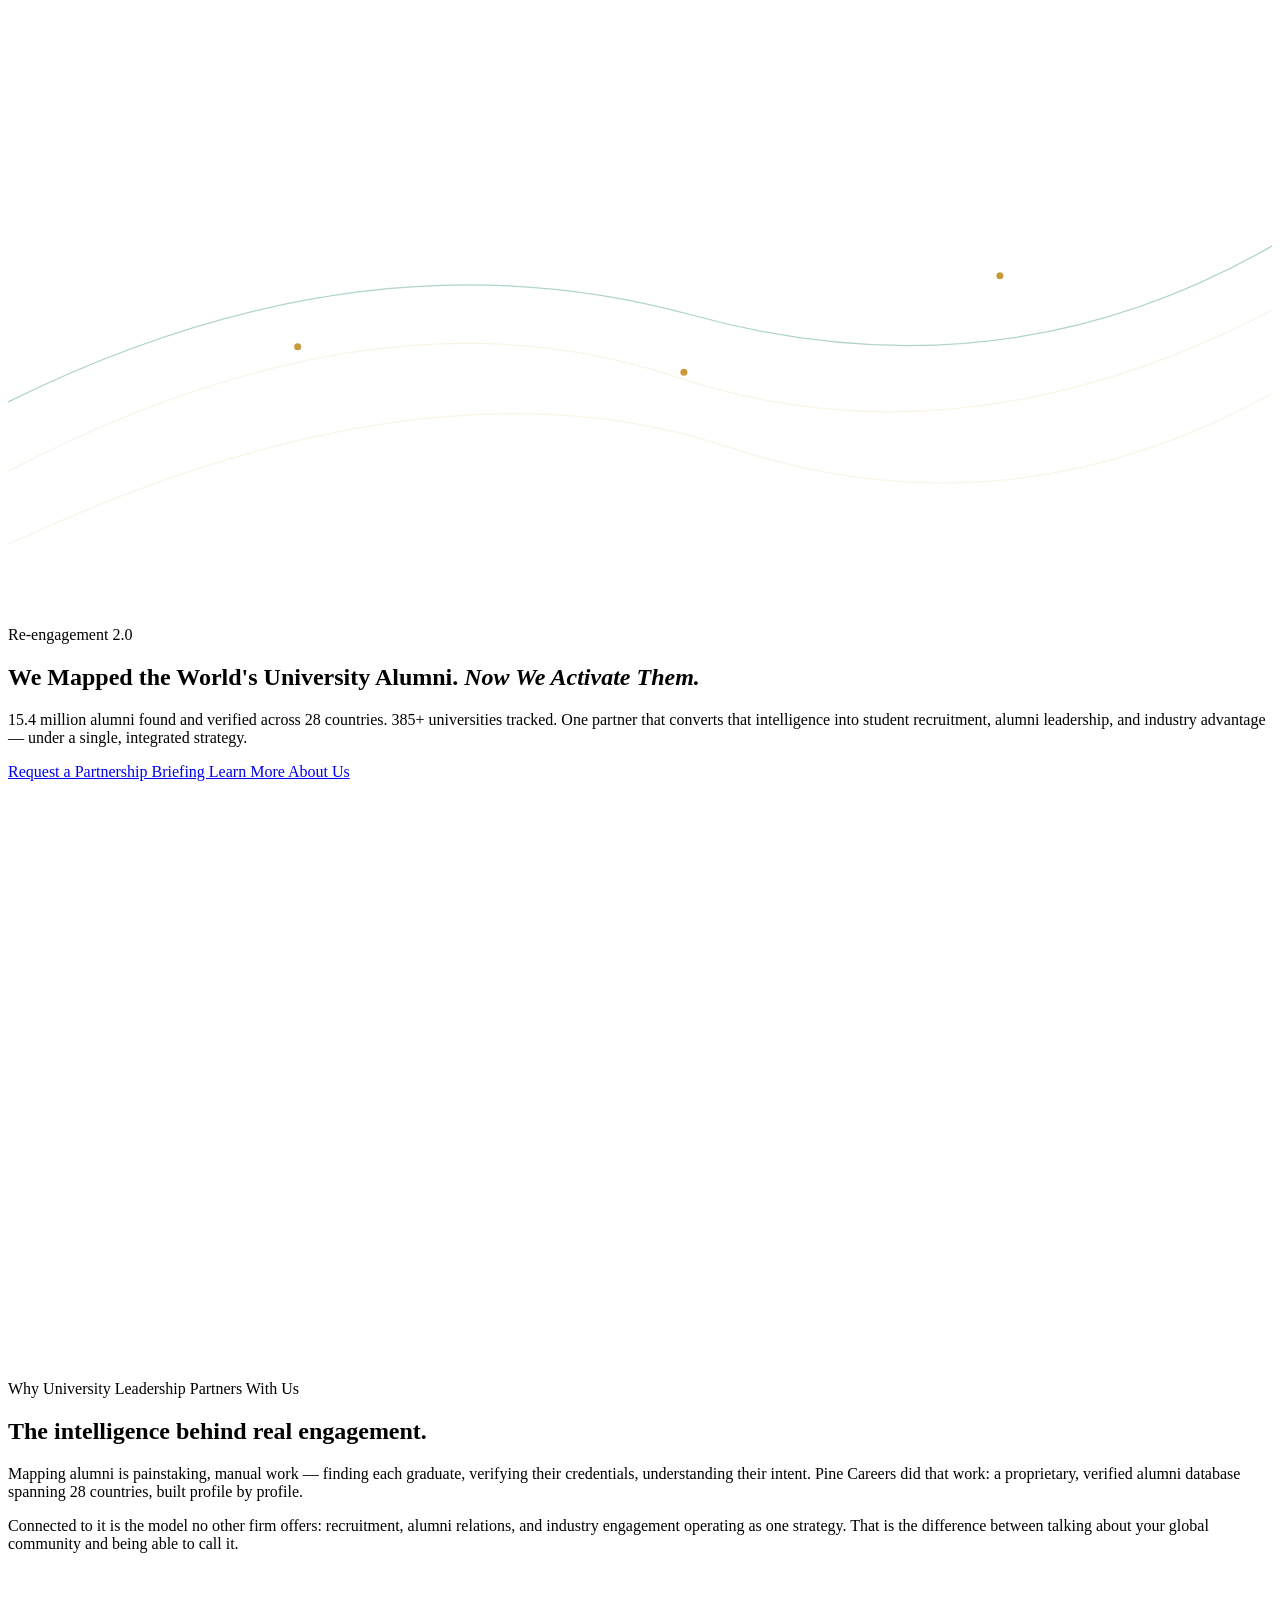
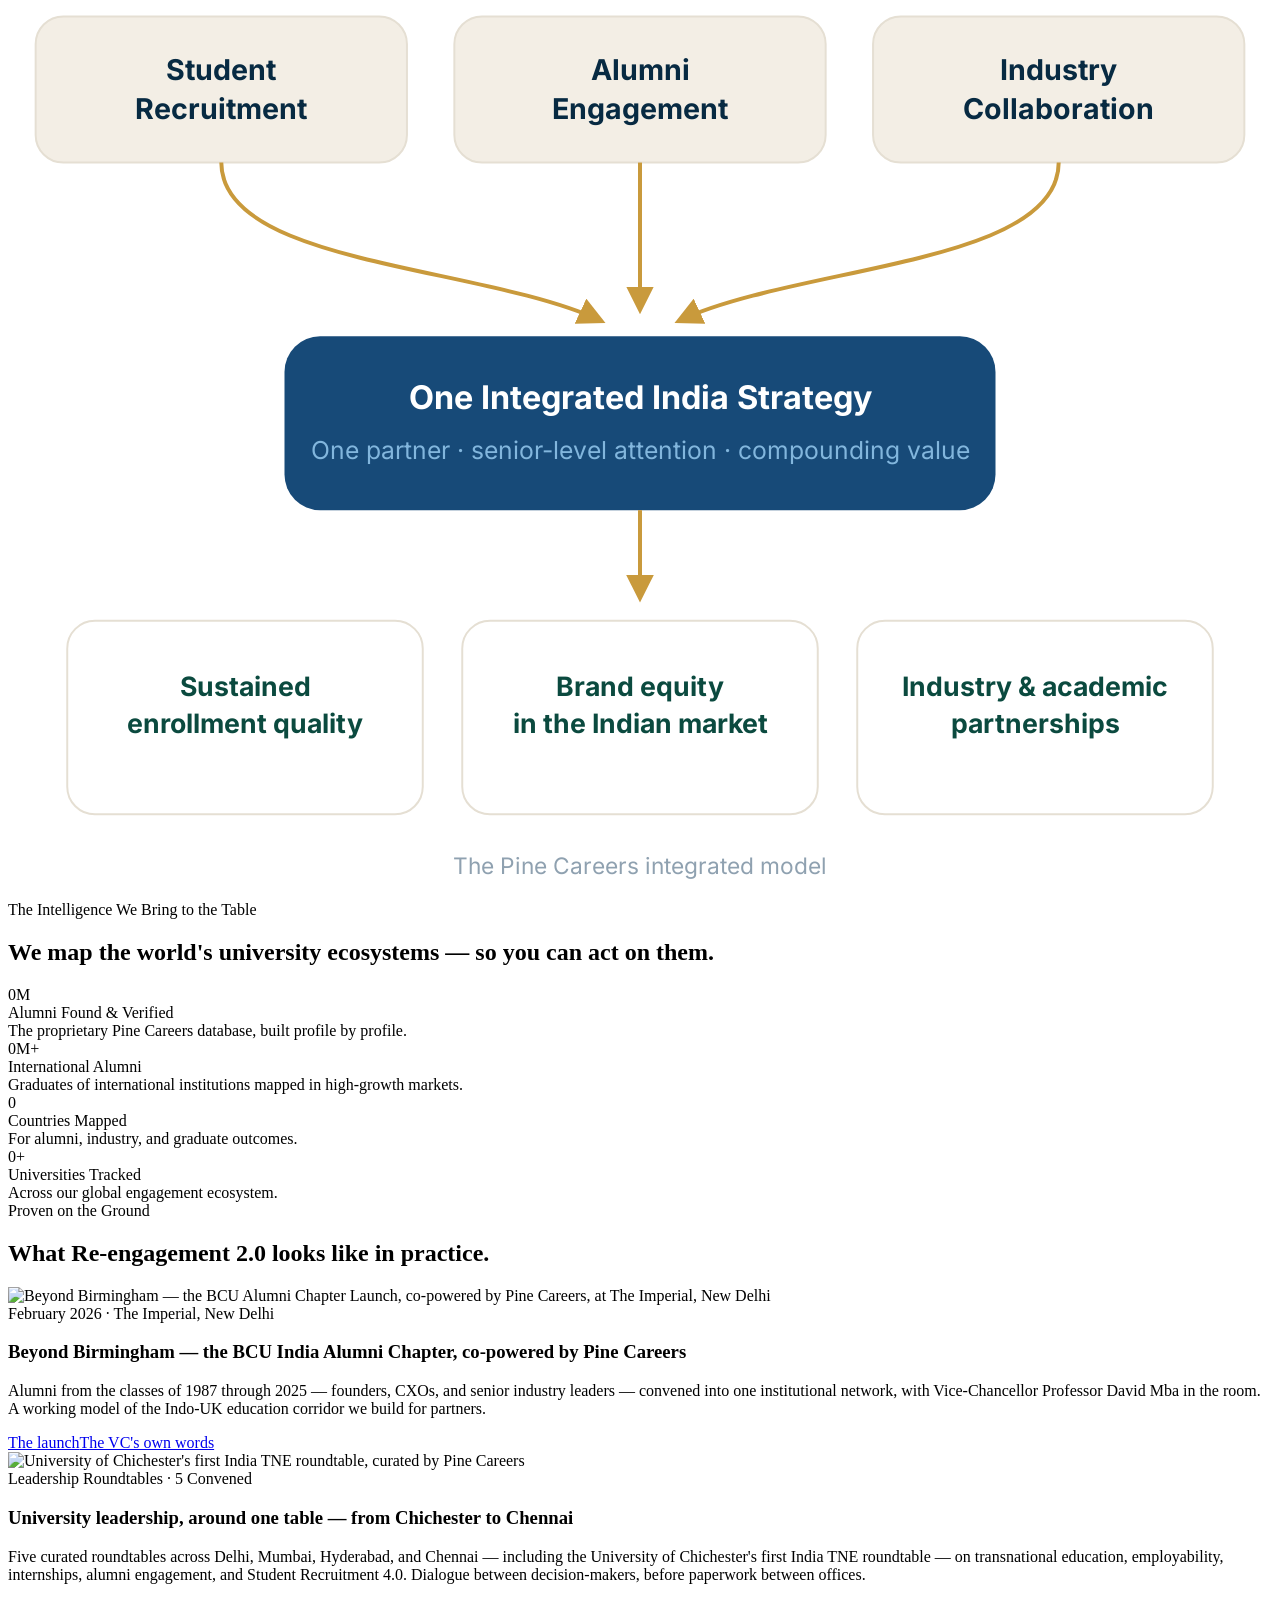
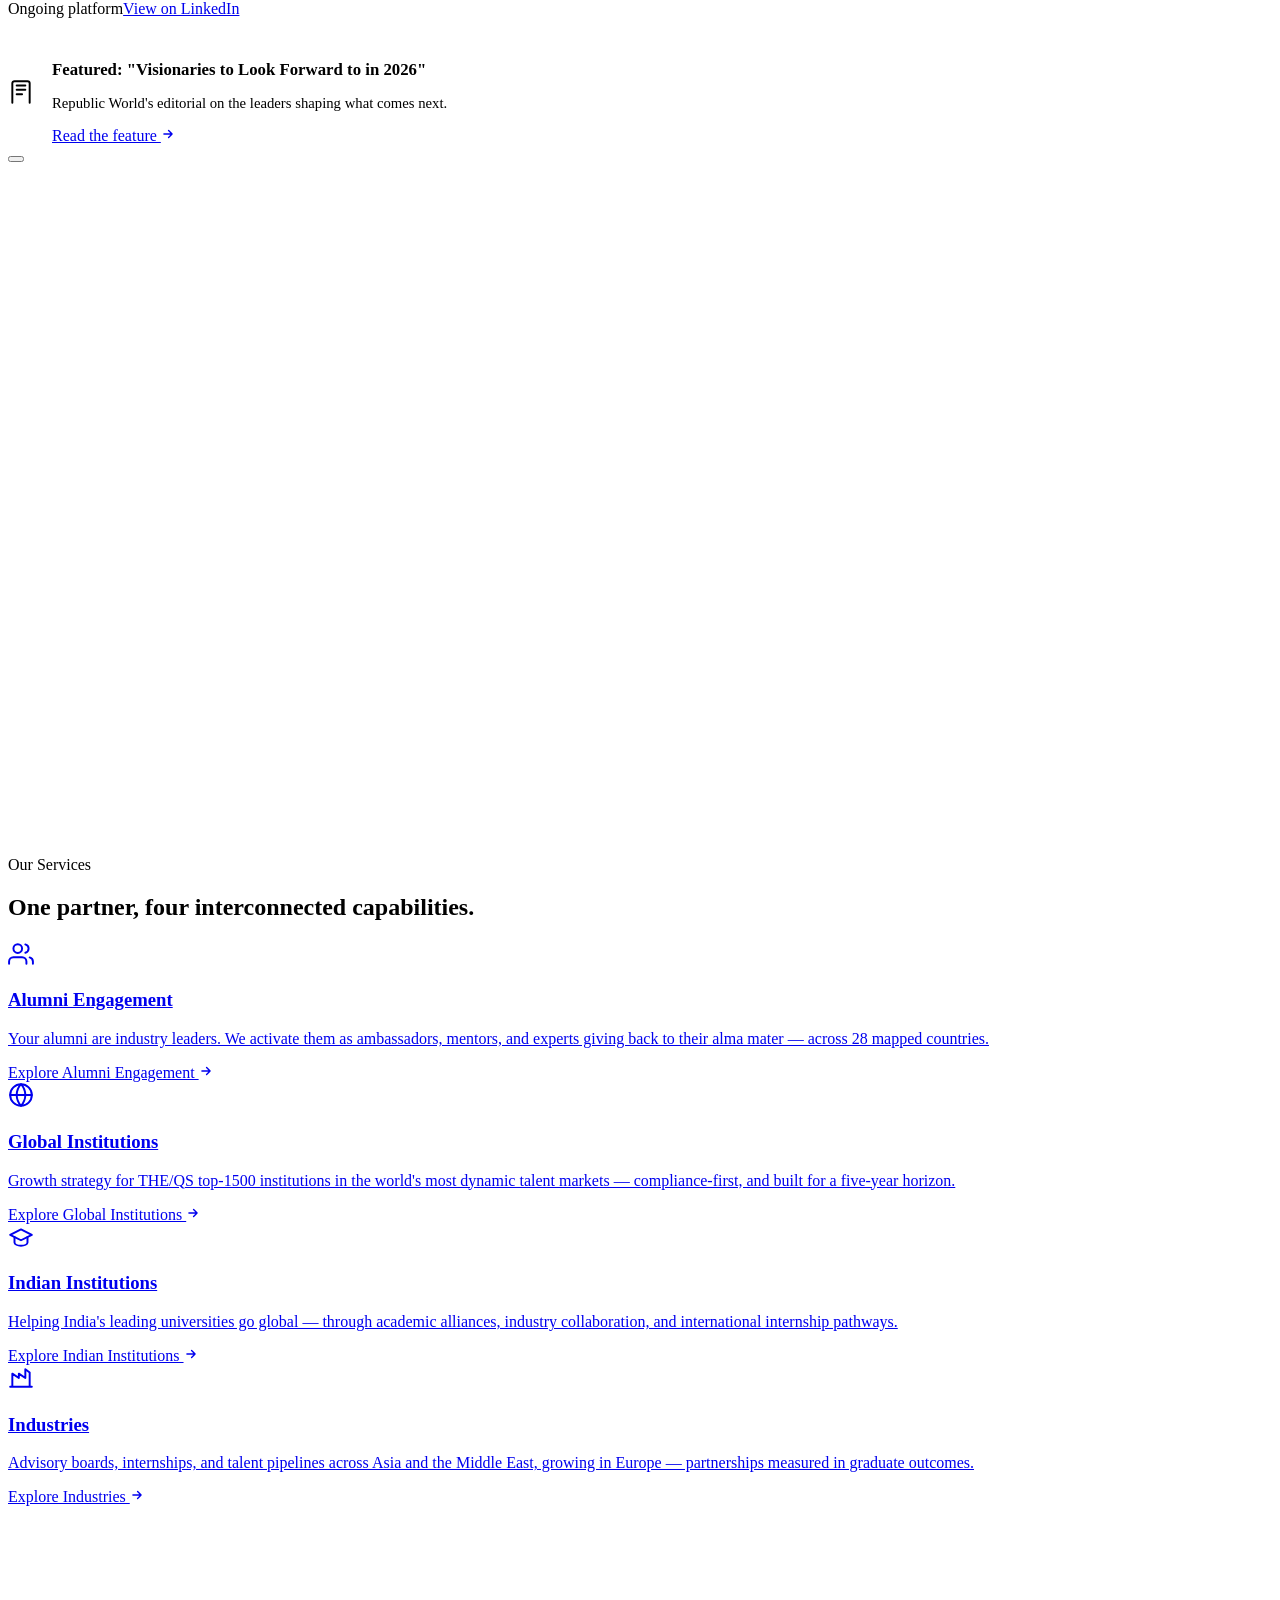
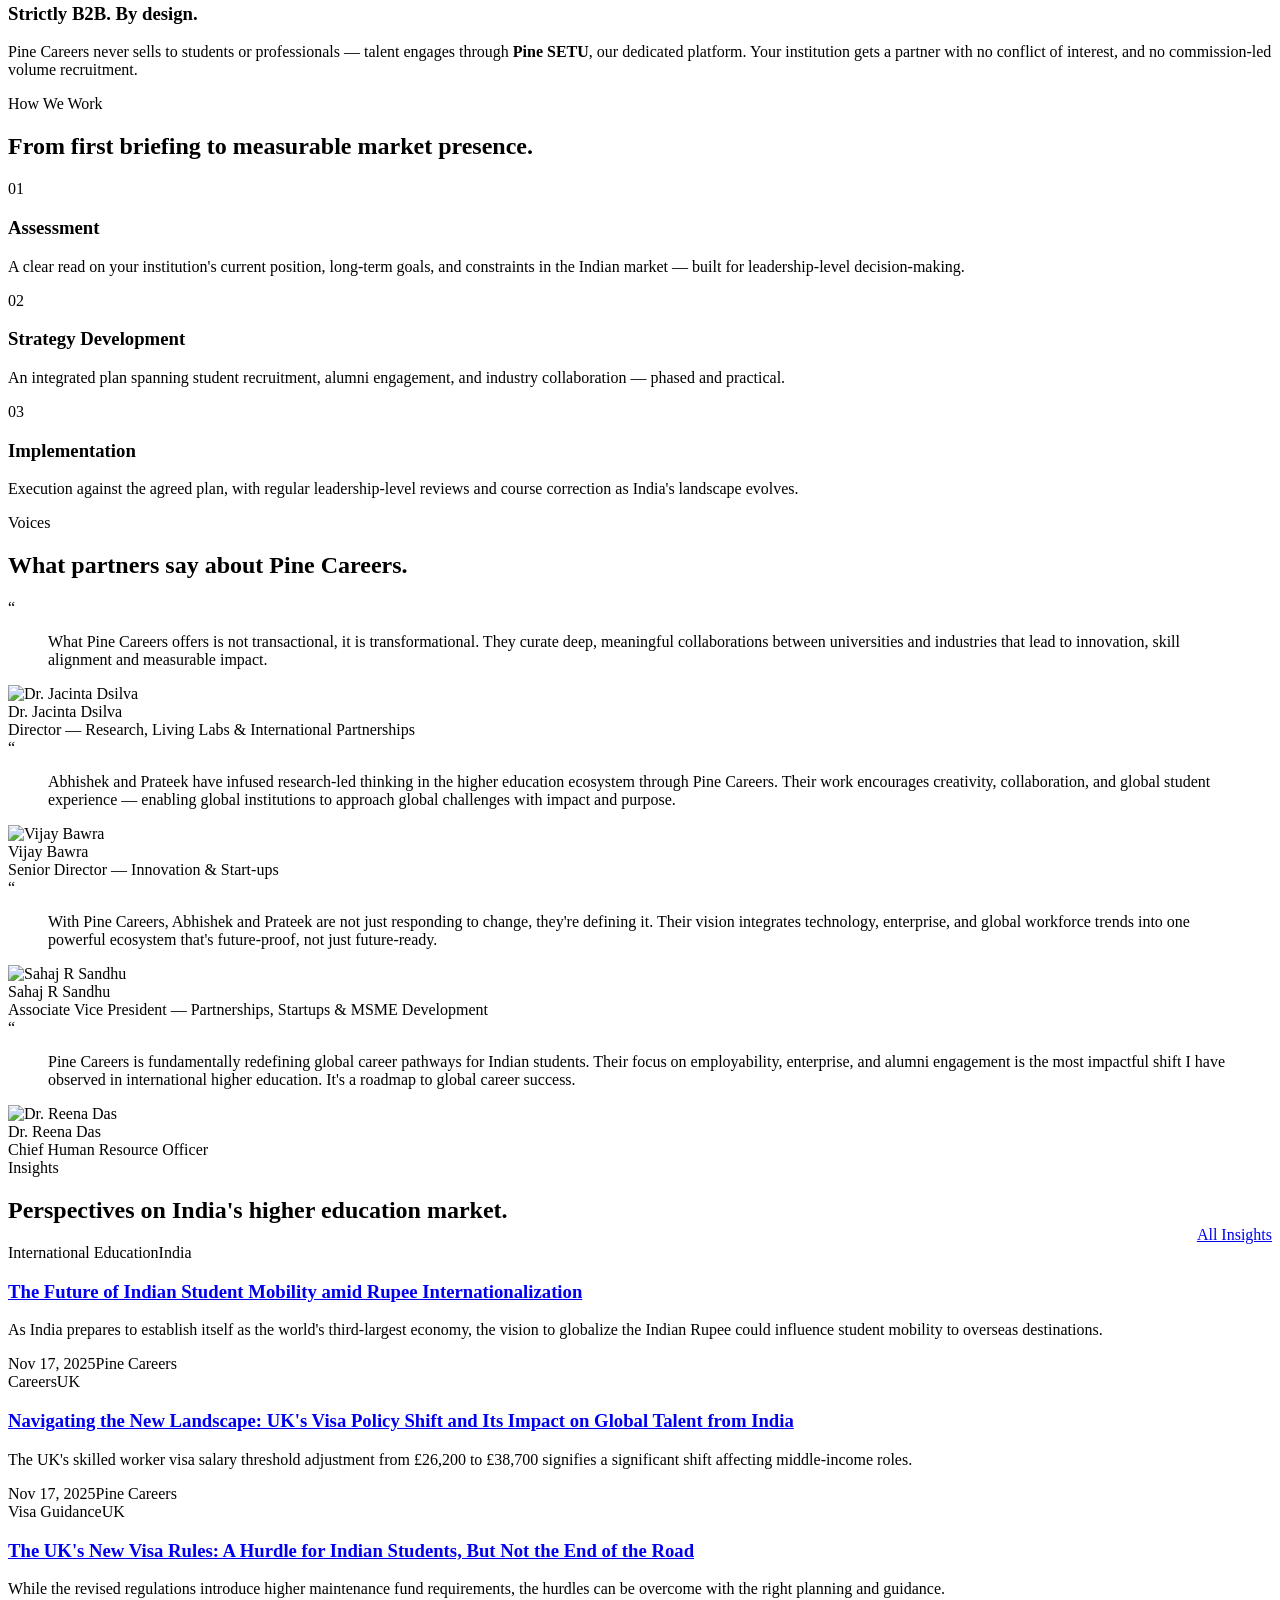
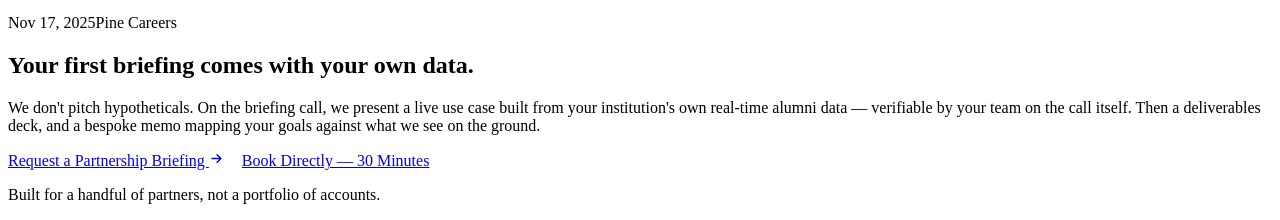
==== index.html @ 23c9c9a3 "Add files via upload" ====
<!DOCTYPE html>
<html lang="en">
<head>
  <meta charset="UTF-8">
  <meta name="viewport" content="width=device-width, initial-scale=1">
  <title>Pine Careers — India's First Strategic Partner for International Higher Education</title>
  <meta name="description" content="Pine Careers brings student recruitment, alumni engagement, and industry collaboration together under one roof — built for international universities entering or scaling in the Indian market.">
  <link rel="icon" href="https://staging.pinecareers.com/images/logo.svg">
  <link rel="preconnect" href="https://fonts.googleapis.com">
  <link rel="preconnect" href="https://fonts.gstatic.com" crossorigin>
  <link href="https://fonts.googleapis.com/css2?family=Fraunces:ital,wght@0,400;0,500;0,600;0,700;1,500&family=Inter:wght@400;500;600;700&display=swap" rel="stylesheet">
  <link rel="stylesheet" href="css/style.css">
</head>

<body data-page="home">

<header class="site-header" id="site-header"></header>

<!-- ============ HERO ============ -->
<!-- <section class="hero">
  <svg class="hero-pattern" viewBox="0 0 1440 700" preserveAspectRatio="xMidYMid slice" aria-hidden="true">
    <defs>
      <pattern id="dots" width="34" height="34" patternUnits="userSpaceOnUse">
        <circle cx="2" cy="2" r="1.4" fill="rgba(255,255,255,0.10)"/>
      </pattern>
    </defs>
    <rect width="1440" height="700" fill="url(#dots)"/>
    <g fill="none" stroke="rgba(228,200,131,0.20)" stroke-width="1.4">
      <path d="M-60,560 Q 400,300 760,420 T 1520,300"/>
      <path d="M-60,640 Q 460,380 820,500 T 1520,390"/>
    </g>
    <g fill="none" stroke="rgba(30,128,103,0.35)" stroke-width="1.4">
      <path d="M-60,480 Q 380,240 780,350 T 1520,220"/>
    </g>
    <g fill="#C99A3C">
      <circle cx="330" cy="386" r="4"/>
      <circle cx="770" cy="415" r="4"/>
      <circle cx="1130" cy="305" r="4"/>
    </g>
  </svg>
  <div class="hero-inner">
    <span class="kicker">Re-engagement 2.0</span>
    <h1 class="reveal visible">We Mapped the World's University Alumni. <em>Now We Activate Them.</em></h1>
    <p class="lead">15.4 million alumni found and verified across 28 countries. 385+ universities tracked. One partner that converts that intelligence into student recruitment, alumni leadership, and industry advantage — under a single, integrated strategy.</p>
    <div class="hero-actions">
      <a href="contact.html" class="btn btn-gold">Request a Partnership Briefing
        <svg width="15" height="15" viewBox="0 0 24 24" fill="none" stroke="currentColor" stroke-width="2.4" stroke-linecap="round" stroke-linejoin="round"><path d="M5 12h14M13 6l6 6-6 6"/></svg></a>
      <a href="about.html" class="btn btn-outline-light">Learn More About Us</a>
    </div>
  </div>
</section> -->


<section class="hero">

<svg class="hero-pattern" viewBox="0 0 1440 700" preserveAspectRatio="xMidYMid slice" aria-hidden="true">
    <defs>
      <pattern id="dots" width="34" height="34" patternUnits="userSpaceOnUse">
        <circle cx="2" cy="2" r="1.4" fill="rgba(255,255,255,0.10)"/>
      </pattern>
    </defs>
    <rect width="1440" height="700" fill="url(#dots)"/>
    <g fill="none" stroke="rgba(228,200,131,0.20)" stroke-width="1.4">
      <path d="M-60,560 Q 400,300 760,420 T 1520,300"/>
      <path d="M-60,640 Q 460,380 820,500 T 1520,390"/>
    </g>
    <g fill="none" stroke="rgba(30,128,103,0.35)" stroke-width="1.4">
      <path d="M-60,480 Q 380,240 780,350 T 1520,220"/>
    </g>
    <g fill="#C99A3C">
      <circle cx="330" cy="386" r="4"/>
      <circle cx="770" cy="415" r="4"/>
      <circle cx="1130" cy="305" r="4"/>
    </g>
  </svg>  

  <div class="hero-flex">

    <div class="hero-inner">
      <span class="kicker">Re-engagement 2.0</span>

      <h1 class="reveal visible">
        We Mapped the World's University Alumni.
        <em>Now We Activate Them.</em>
      </h1>

      <p class="lead">
        15.4 million alumni found and verified across 28 countries.
        385+ universities tracked. One partner that converts that
        intelligence into student recruitment, alumni leadership,
        and industry advantage — under a single, integrated strategy.
      </p>

      <div class="hero-actions">
        <a href="contact.html" class="btn btn-gold">
          Request a Partnership Briefing
        </a>

        <a href="about.html" class="btn btn-outline-light">
          Learn More About Us
        </a>
      </div>
    </div>

    <!-- MAP ONLY -->
    <div class="hero-map">
  <div class="world-map-wrapper">
    <svg
      id="worldMap"
      class="world-map"
      viewBox="0 0 850 400"
      preserveAspectRatio="xMidYMid meet"
      role="img"
      aria-label="World map showing global cities connected to India">
    </svg>
  </div>
</div>

  </div>
</section>


<!-- ============ POSITIONING ============ -->
<section class="section">
  <div class="container">
    <div class="split">
      <div class="section-head reveal">
        <span class="eyebrow">Why University Leadership Partners With Us</span>
        <h2>The intelligence behind real engagement.</h2>
        <p class="lead">Mapping alumni is painstaking, manual work — finding each graduate, verifying their credentials, understanding their intent. Pine Careers did that work: a proprietary, verified alumni database spanning 28 countries, built profile by profile.</p>
        <p class="lead" style="margin-top:14px;">Connected to it is the model no other firm offers: recruitment, alumni relations, and industry engagement operating as one strategy. That is the difference between talking about your global community and being able to call it.</p>
      </div>
      <div class="diagram-wrap reveal reveal-d1">
        <!-- Integrated model flowchart -->
        <svg viewBox="0 0 640 470" xmlns="http://www.w3.org/2000/svg" role="img" aria-label="Flowchart: student recruitment, alumni engagement and industry collaboration converge into one integrated India strategy, producing sustained growth.">
          <defs>
            <marker id="arr" viewBox="0 0 10 10" refX="8" refY="5" markerWidth="7" markerHeight="7" orient="auto-start-reverse">
              <path d="M0,0 L10,5 L0,10 z" fill="#C99A3C"/>
            </marker>
            <linearGradient id="hub" x1="0" y1="0" x2="1" y2="1">
              <stop offset="0" stop-color="#093C5E"/>
              <stop offset="1" stop-color="#0B4A3F"/>
            </linearGradient>
          </defs>
          <!-- three input boxes -->
          <g font-family="Inter, sans-serif" text-anchor="middle">
            <rect x="14" y="24" width="188" height="74" rx="14" fill="#F3EEE5" stroke="#E5DFD3"/>
            <text x="108" y="56" font-size="14.5" font-weight="700" fill="#072A42">Student</text>
            <text x="108" y="76" font-size="14.5" font-weight="700" fill="#072A42">Recruitment</text>

            <rect x="226" y="24" width="188" height="74" rx="14" fill="#F3EEE5" stroke="#E5DFD3"/>
            <text x="320" y="56" font-size="14.5" font-weight="700" fill="#072A42">Alumni</text>
            <text x="320" y="76" font-size="14.5" font-weight="700" fill="#072A42">Engagement</text>

            <rect x="438" y="24" width="188" height="74" rx="14" fill="#F3EEE5" stroke="#E5DFD3"/>
            <text x="532" y="56" font-size="14.5" font-weight="700" fill="#072A42">Industry</text>
            <text x="532" y="76" font-size="14.5" font-weight="700" fill="#072A42">Collaboration</text>
          </g>
          <!-- converge lines -->
          <g fill="none" stroke="#C99A3C" stroke-width="2">
            <path d="M108,98 C108,150 240,150 300,178" marker-end="url(#arr)"/>
            <path d="M320,98 L320,172" marker-end="url(#arr)"/>
            <path d="M532,98 C532,150 400,150 340,178" marker-end="url(#arr)"/>
          </g>
          <!-- hub -->
          <rect x="140" y="186" width="360" height="88" rx="18"
      fill="#174A78"/>

<g font-family="Inter, sans-serif" text-anchor="middle">
  <text x="320" y="223"
        font-size="16.5"
        font-weight="700"
        fill="#FFFFFF">
    One Integrated India Strategy
  </text>

  <text x="320" y="248"
        font-size="12.5"
        fill="#82B6DD">
    One partner &middot; senior-level attention &middot; compounding value
  </text>
</g>
          <!-- arrow down -->
          <path d="M320,274 L320,318" fill="none" stroke="#C99A3C" stroke-width="2" marker-end="url(#arr)"/>
          <!-- outcomes -->
          <g font-family="Inter, sans-serif" text-anchor="middle">
            <rect x="30" y="330" width="180" height="98" rx="14" fill="#FFFFFF" stroke="#E5DFD3"/>
            <text x="120" y="368" font-size="13.5" font-weight="700" fill="#0B4A3F">Sustained</text>
            <text x="120" y="387" font-size="13.5" font-weight="700" fill="#0B4A3F">enrollment quality</text>

            <rect x="230" y="330" width="180" height="98" rx="14" fill="#FFFFFF" stroke="#E5DFD3"/>
            <text x="320" y="368" font-size="13.5" font-weight="700" fill="#0B4A3F">Brand equity</text>
            <text x="320" y="387" font-size="13.5" font-weight="700" fill="#0B4A3F">in the Indian market</text>

            <rect x="430" y="330" width="180" height="98" rx="14" fill="#FFFFFF" stroke="#E5DFD3"/>
            <text x="520" y="368" font-size="13.5" font-weight="700" fill="#0B4A3F">Industry &amp; academic</text>
            <text x="520" y="387" font-size="13.5" font-weight="700" fill="#0B4A3F">partnerships</text>
          </g>
          <text x="320" y="458" font-family="Inter, sans-serif" font-size="11.5" fill="#8FA1B0" text-anchor="middle">The Pine Careers integrated model</text>
        </svg>
      </div>
    </div>
  </div>
</section>

<!-- ============ INDIA OPPORTUNITY (STATS) ============ -->
<section class="section dark on-dark stats-band">
  <div class="container">
    <div class="section-head center reveal">
      <span class="eyebrow">The Intelligence We Bring to the Table</span>
      <h2>We map the world's university ecosystems — so you can act on them.</h2>
    </div>
    <div class="stats-grid">
      <div class="stat reveal">
        <div class="stat-value" data-count="15.4" data-suffix="M">0M</div>
        <div class="stat-label">Alumni Found &amp; Verified</div>
        <div class="stat-desc">The proprietary Pine Careers database, built profile by profile.</div>
      </div>
      <div class="stat reveal reveal-d1">
        <div class="stat-value" data-count="1.8" data-suffix="M+">0M+</div>
        <div class="stat-label">International Alumni</div>
        <div class="stat-desc">Graduates of international institutions mapped in high-growth markets.</div>
      </div>
      <div class="stat reveal reveal-d2">
        <div class="stat-value" data-count="28" data-suffix="">0</div>
        <div class="stat-label">Countries Mapped</div>
        <div class="stat-desc">For alumni, industry, and graduate outcomes.</div>
      </div>
      <div class="stat reveal reveal-d3">
        <div class="stat-value" data-count="385" data-suffix="+">0+</div>
        <div class="stat-label">Universities Tracked</div>
        <div class="stat-desc">Across our global engagement ecosystem.</div>
      </div>
    </div>
  </div>
</section>

<!-- ============ PROOF / MILESTONES ============ -->
<section class="section alt">
  <div class="container">
    <div class="section-head reveal">
      <span class="eyebrow">Proven on the Ground</span>
      <h2>What Re-engagement 2.0 looks like in practice.</h2>
    </div>
    <div class="grid cols-2">
      <article class="insight-card reveal">
        <div class="insight-media"><img src="https://cms.pinegroup.org/api/media/file/bcu-launch.webp" alt="Beyond Birmingham — the BCU Alumni Chapter Launch, co-powered by Pine Careers, at The Imperial, New Delhi" loading="lazy" onerror="this.onerror=null;this.src='https://images.unsplash.com/photo-1540575467063-178a50c2df87?auto=format&fit=crop&w=1200&q=80'"></div>
        <div class="insight-body">
          <span class="badge-date">February 2026 &middot; The Imperial, New Delhi</span>
          <h3>Beyond Birmingham — the BCU India Alumni Chapter, co-powered by Pine Careers</h3>
          <p>Alumni from the classes of 1987 through 2025 — founders, CXOs, and senior industry leaders — convened into one institutional network, with Vice-Chancellor Professor David Mba in the room. A working model of the Indo-UK education corridor we build for partners.</p>
          <div class="insight-foot"><a class="text-link" href="https://www.linkedin.com/feed/update/urn:li:activity:7432354125687963648/" target="_blank" rel="noopener">The launch</a><a class="text-link" href="https://www.linkedin.com/posts/during-professor-david-mba-freng-pfheas-ugcPost-7434552090590560256-Dmiq/" target="_blank" rel="noopener">The VC's own words</a></div>
        </div>
      </article>
      <article class="insight-card reveal reveal-d1">
        <div class="insight-media"><img src="https://cms.pinegroup.org/api/media/file/uoc-roundtable.webp" alt="University of Chichester's first India TNE roundtable, curated by Pine Careers" loading="lazy" onerror="this.onerror=null;this.src='https://images.unsplash.com/photo-1511578314322-379afb476865?auto=format&fit=crop&w=1200&q=80'"></div>
        <div class="insight-body">
          <span class="badge-date">Leadership Roundtables &middot; 5 Convened</span>
          <h3>University leadership, around one table — from Chichester to Chennai</h3>
          <p>Five curated roundtables across Delhi, Mumbai, Hyderabad, and Chennai — including the University of Chichester's first India TNE roundtable — on transnational education, employability, internships, alumni engagement, and Student Recruitment 4.0. Dialogue between decision-makers, before paperwork between offices.</p>
          <div class="insight-foot"><span>Ongoing platform</span><a class="text-link" href="https://www.linkedin.com/feed/update/urn:li:activity:7426282215493455872/" target="_blank" rel="noopener">View on LinkedIn</a></div>
        </div>
      </article>
    </div>
    <div class="grid cols-2" style="margin-top:26px;">
      <div class="card reveal" style="display:flex; align-items:center; gap:18px;">
        <div class="card-icon" style="margin-bottom:0; flex:0 0 auto;"><svg width="26" height="26" viewBox="0 0 24 24" fill="none" stroke="currentColor" stroke-width="1.8" stroke-linecap="round" stroke-linejoin="round"><path d="M4 22V4a2 2 0 0 1 2-2h12a2 2 0 0 1 2 2v18"/><path d="M8 6h8M8 10h8M8 14h5"/></svg></div>
        <div>
          <h3 style="font-size:1.05rem; margin-bottom:6px;">Featured: "Visionaries to Look Forward to in 2026"</h3>
          <p style="font-size:0.92rem;">Republic World's editorial on the leaders shaping what comes next.</p>
          <a class="text-link" href="https://www.republicworld.com/initiatives/visionaries-to-look-forward-to-in-2026-2026-05-30-126276" target="_blank" rel="noopener" style="margin-top:8px;">Read the feature
            <svg width="14" height="14" viewBox="0 0 24 24" fill="none" stroke="currentColor" stroke-width="2.4" stroke-linecap="round" stroke-linejoin="round"><path d="M5 12h14M13 6l6 6-6 6"/></svg></a>
        </div>
      </div>
      <div class="card reveal reveal-d1" style="padding:0; overflow:hidden;">
        <div style="aspect-ratio:16/9;">
          <button class="yt-facade" data-video-id="D0VMKFJCfdE" data-title="Pine Careers — in conversation"></button>
        </div>
      </div>
    </div>
  </div>
</section>

<!-- ============ SERVICES ============ -->
<section class="section">
  <div class="container">
    <div class="section-head reveal">
      <span class="eyebrow">Our Services</span>
      <h2>One partner, four interconnected capabilities.</h2>
    </div>
    <div class="grid cols-2">
      <a class="card feature reveal" href="alumni.html">
        <div class="card-icon"><svg width="26" height="26" viewBox="0 0 24 24" fill="none" stroke="currentColor" stroke-width="1.8" stroke-linecap="round" stroke-linejoin="round"><path d="M17 21v-2a4 4 0 0 0-4-4H5a4 4 0 0 0-4 4v2"/><circle cx="9" cy="7" r="4"/><path d="M23 21v-2a4 4 0 0 0-3-3.87M16 3.13a4 4 0 0 1 0 7.75"/></svg></div>
        <h3>Alumni Engagement</h3>
        <p>Your alumni are industry leaders. We activate them as ambassadors, mentors, and experts giving back to their alma mater — across 28 mapped countries.</p>
        <span class="text-link">Explore Alumni Engagement <svg width="14" height="14" viewBox="0 0 24 24" fill="none" stroke="currentColor" stroke-width="2.4" stroke-linecap="round" stroke-linejoin="round"><path d="M5 12h14M13 6l6 6-6 6"/></svg></span>
      </a>
      <a class="card feature reveal reveal-d1" href="global-institutions.html">
        <div class="card-icon"><svg width="26" height="26" viewBox="0 0 24 24" fill="none" stroke="currentColor" stroke-width="1.8" stroke-linecap="round" stroke-linejoin="round"><circle cx="12" cy="12" r="10"/><path d="M2 12h20M12 2a15.3 15.3 0 0 1 4 10 15.3 15.3 0 0 1-4 10 15.3 15.3 0 0 1-4-10 15.3 15.3 0 0 1 4-10z"/></svg></div>
        <h3>Global Institutions</h3>
        <p>Growth strategy for THE/QS top-1500 institutions in the world's most dynamic talent markets — compliance-first, and built for a five-year horizon.</p>
        <span class="text-link">Explore Global Institutions <svg width="14" height="14" viewBox="0 0 24 24" fill="none" stroke="currentColor" stroke-width="2.4" stroke-linecap="round" stroke-linejoin="round"><path d="M5 12h14M13 6l6 6-6 6"/></svg></span>
      </a>
      <a class="card feature reveal" href="indian-institutions.html">
        <div class="card-icon"><svg width="26" height="26" viewBox="0 0 24 24" fill="none" stroke="currentColor" stroke-width="1.8" stroke-linecap="round" stroke-linejoin="round"><path d="M22 10L12 5 2 10l10 5 10-5z"/><path d="M6 12v5c0 1.7 2.7 3 6 3s6-1.3 6-3v-5"/></svg></div>
        <h3>Indian Institutions</h3>
        <p>Helping India's leading universities go global — through academic alliances, industry collaboration, and international internship pathways.</p>
        <span class="text-link">Explore Indian Institutions <svg width="14" height="14" viewBox="0 0 24 24" fill="none" stroke="currentColor" stroke-width="2.4" stroke-linecap="round" stroke-linejoin="round"><path d="M5 12h14M13 6l6 6-6 6"/></svg></span>
      </a>
      <a class="card feature reveal reveal-d1" href="industries.html">
        <div class="card-icon"><svg width="26" height="26" viewBox="0 0 24 24" fill="none" stroke="currentColor" stroke-width="1.8" stroke-linecap="round" stroke-linejoin="round"><path d="M2 20h20M4 20V8l6 4V8l6 4V4l4 3v13"/></svg></div>
        <h3>Industries</h3>
        <p>Advisory boards, internships, and talent pipelines across Asia and the Middle East, growing in Europe — partnerships measured in graduate outcomes.</p>
        <span class="text-link">Explore Industries <svg width="14" height="14" viewBox="0 0 24 24" fill="none" stroke="currentColor" stroke-width="2.4" stroke-linecap="round" stroke-linejoin="round"><path d="M5 12h14M13 6l6 6-6 6"/></svg></span>
      </a>
    </div>
  </div>
</section>

<!-- ============ DIFFERENTIATORS ============ -->
<section class="section tight" style="padding-top:0;">
  <div class="container">
    <div class="grid cols-2">
      <div class="card reveal" style="background:linear-gradient(150deg, var(--navy-900), var(--pine-800)); border:none;">
        <h3 style="color:#fff;">An Industry Advisory Board — in any of our 28 mapped countries.</h3>
        <p style="color:rgba(255,255,255,0.78);">Alumni and external industry leaders, curated for graduate outcomes. A standing board for your institution, not a one-off panel.</p>
      </div>
      <div class="card reveal reveal-d1">
        <h3>Strictly B2B. By design.</h3>
        <p>Pine Careers never sells to students or professionals — talent engages through <strong style="color:var(--navy-900);">Pine SETU</strong>, our dedicated platform. Your institution gets a partner with no conflict of interest, and no commission-led volume recruitment.</p>
      </div>
    </div>
  </div>
</section>

<!-- ============ HOW WE WORK ============ -->
<section class="section alt">
  <div class="container">
    <div class="section-head center reveal">
      <span class="eyebrow">How We Work</span>
      <h2>From first briefing to measurable market presence.</h2>
    </div>
    <div class="stepper">
      <div class="step reveal">
        <div class="step-num">01</div>
        <h3>Assessment</h3>
        <p>A clear read on your institution's current position, long-term goals, and constraints in the Indian market — built for leadership-level decision-making.</p>
      </div>
      <div class="step reveal reveal-d1">
        <div class="step-num">02</div>
        <h3>Strategy Development</h3>
        <p>An integrated plan spanning student recruitment, alumni engagement, and industry collaboration — phased and practical.</p>
      </div>
      <div class="step reveal reveal-d2">
        <div class="step-num">03</div>
        <h3>Implementation</h3>
        <p>Execution against the agreed plan, with regular leadership-level reviews and course correction as India's landscape evolves.</p>
      </div>
    </div>
  </div>
</section>

<!-- ============ TESTIMONIALS ============ -->
<section class="section testimonials">
  <div class="container">
    <div class="section-head center reveal">
      <span class="eyebrow">Voices</span>
      <h2>What partners say about Pine Careers.</h2>
    </div>
    <div class="t-track reveal">
      <div class="t-slides">
        <div class="t-slide">
          <div class="t-card">
            <span class="t-quote-mark">&ldquo;</span>
            <blockquote>What Pine Careers offers is not transactional, it is transformational. They curate deep, meaningful collaborations between universities and industries that lead to innovation, skill alignment and measurable impact.</blockquote>
            <div class="t-person">
              <div class="t-avatar"><img src="https://staging.pinecareers.com/_astro/dr-jacinta-dsilva.MnMiNT6S_4Rrwf.webp" alt="Dr. Jacinta Dsilva" loading="lazy"></div>
              <div class="t-meta"><div class="t-name">Dr. Jacinta Dsilva</div><div class="t-role">Director — Research, Living Labs &amp; International Partnerships</div></div>
            </div>
          </div>
        </div>
        <div class="t-slide">
          <div class="t-card">
            <span class="t-quote-mark">&ldquo;</span>
            <blockquote>Abhishek and Prateek have infused research-led thinking in the higher education ecosystem through Pine Careers. Their work encourages creativity, collaboration, and global student experience — enabling global institutions to approach global challenges with impact and purpose.</blockquote>
            <div class="t-person">
              <div class="t-avatar"><img src="https://staging.pinecareers.com/_astro/vijay-bawra.Bo1gLVcF_ZHu0CA.webp" alt="Vijay Bawra" loading="lazy"></div>
              <div class="t-meta"><div class="t-name">Vijay Bawra</div><div class="t-role">Senior Director — Innovation &amp; Start-ups</div></div>
            </div>
          </div>
        </div>
        <div class="t-slide">
          <div class="t-card">
            <span class="t-quote-mark">&ldquo;</span>
            <blockquote>With Pine Careers, Abhishek and Prateek are not just responding to change, they're defining it. Their vision integrates technology, enterprise, and global workforce trends into one powerful ecosystem that's future-proof, not just future-ready.</blockquote>
            <div class="t-person">
              <div class="t-avatar"><img src="https://staging.pinecareers.com/_astro/sahaj-r-sandhu.BAgkYaFX_Zzys8X.webp" alt="Sahaj R Sandhu" loading="lazy"></div>
              <div class="t-meta"><div class="t-name">Sahaj R Sandhu</div><div class="t-role">Associate Vice President — Partnerships, Startups &amp; MSME Development</div></div>
            </div>
          </div>
        </div>
        <div class="t-slide">
          <div class="t-card">
            <span class="t-quote-mark">&ldquo;</span>
            <blockquote>Pine Careers is fundamentally redefining global career pathways for Indian students. Their focus on employability, enterprise, and alumni engagement is the most impactful shift I have observed in international higher education. It's a roadmap to global career success.</blockquote>
            <div class="t-person">
              <div class="t-avatar"><img src="https://staging.pinecareers.com/_astro/dr-reena-das.CnEb5ef5_Z9RMP1.webp" alt="Dr. Reena Das" loading="lazy"></div>
              <div class="t-meta"><div class="t-name">Dr. Reena Das</div><div class="t-role">Chief Human Resource Officer</div></div>
            </div>
          </div>
        </div>
      </div>
    </div>
    <div class="t-dots"></div>
  </div>
</section>

<!-- ============ INSIGHTS ============ -->
<section class="section alt">
  <div class="container">
    <div class="section-head reveal" style="display:flex; justify-content:space-between; align-items:flex-end; max-width:none; gap:24px; flex-wrap:wrap;">
      <div>
        <span class="eyebrow">Insights</span>
        <h2>Perspectives on India's higher education market.</h2>
      </div>
      <a href="insights.html" class="btn btn-outline btn-sm">All Insights</a>
    </div>
    <div class="grid cols-3">
      <article class="insight-card reveal">
        <div class="insight-media"><img src="https://pinecareers.com/wp-content/uploads/2025/11/indian-rupee-1170x568-1-1.jpg" alt="Indian rupee" loading="lazy" onerror="this.style.display='none'"></div>
        <div class="insight-body">
          <div class="insight-tags"><span class="tag">International Education</span><span class="tag">India</span></div>
          <h3><a href="https://pinecareers.com/the-future-of-indian-student-mobility-amid-rupee-internationalization/" target="_blank" rel="noopener">The Future of Indian Student Mobility amid Rupee Internationalization</a></h3>
          <p>As India prepares to establish itself as the world's third-largest economy, the vision to globalize the Indian Rupee could influence student mobility to overseas destinations.</p>
          <div class="insight-foot"><span>Nov 17, 2025</span><span>Pine Careers</span></div>
        </div>
      </article>
      <article class="insight-card reveal reveal-d1">
        <div class="insight-media"><img src="https://pinecareers.com/wp-content/uploads/2025/11/UK-immigration-1170x568-1-1.jpeg" alt="UK immigration policy" loading="lazy" onerror="this.style.display='none'"></div>
        <div class="insight-body">
          <div class="insight-tags"><span class="tag">Careers</span><span class="tag">UK</span></div>
          <h3><a href="https://pinecareers.com/navigating-the-new-landscape-uks-visa-policy-shift-and-its-impact-on-global-talent-from-india/" target="_blank" rel="noopener">Navigating the New Landscape: UK's Visa Policy Shift and Its Impact on Global Talent from India</a></h3>
          <p>The UK's skilled worker visa salary threshold adjustment from &pound;26,200 to &pound;38,700 signifies a significant shift affecting middle-income roles.</p>
          <div class="insight-foot"><span>Nov 17, 2025</span><span>Pine Careers</span></div>
        </div>
      </article>
      <article class="insight-card reveal reveal-d2">
        <div class="insight-media"><img src="https://pinecareers.com/wp-content/uploads/2025/11/UK-immigration-1170x568-1.jpeg" alt="UK visa rules" loading="lazy" onerror="this.style.display='none'"></div>
        <div class="insight-body">
          <div class="insight-tags"><span class="tag">Visa Guidance</span><span class="tag">UK</span></div>
          <h3><a href="https://pinecareers.com/the-uks-new-visa-rules-a-hurdle-for-indian-students-but-not-the-end-of-the-road/" target="_blank" rel="noopener">The UK's New Visa Rules: A Hurdle for Indian Students, But Not the End of the Road</a></h3>
          <p>While the revised regulations introduce higher maintenance fund requirements, the hurdles can be overcome with the right planning and guidance.</p>
          <div class="insight-foot"><span>Nov 17, 2025</span><span>Pine Careers</span></div>
        </div>
      </article>
    </div>
  </div>
</section>

<!-- ============ CTA ============ -->
<section class="section">
  <div class="container">
    <div class="cta-band reveal">
      <h2>Your first briefing comes with your own data.</h2>
      <p class="lead">We don't pitch hypotheticals. On the briefing call, we present a live use case built from your institution's own real-time alumni data — verifiable by your team on the call itself. Then a deliverables deck, and a bespoke memo mapping your goals against what we see on the ground.</p>
      <a href="contact.html" class="btn btn-gold">Request a Partnership Briefing
        <svg width="15" height="15" viewBox="0 0 24 24" fill="none" stroke="currentColor" stroke-width="2.4" stroke-linecap="round" stroke-linejoin="round"><path d="M5 12h14M13 6l6 6-6 6"/></svg></a>
      <a href="https://calendly.com/abhishek-pinecareers/30min" target="_blank" rel="noopener" class="btn btn-outline-light" style="margin-top:34px; margin-left:14px;">Book Directly — 30 Minutes</a>
      <p class="cta-note">Built for a handful of partners, not a portfolio of accounts.</p>
    </div>
  </div>
</section>

<footer class="site-footer" id="site-footer"></footer>
<script src="js/main.js"></script>

<script src="js/hero-map.js" defer></script>
</body>




</html>
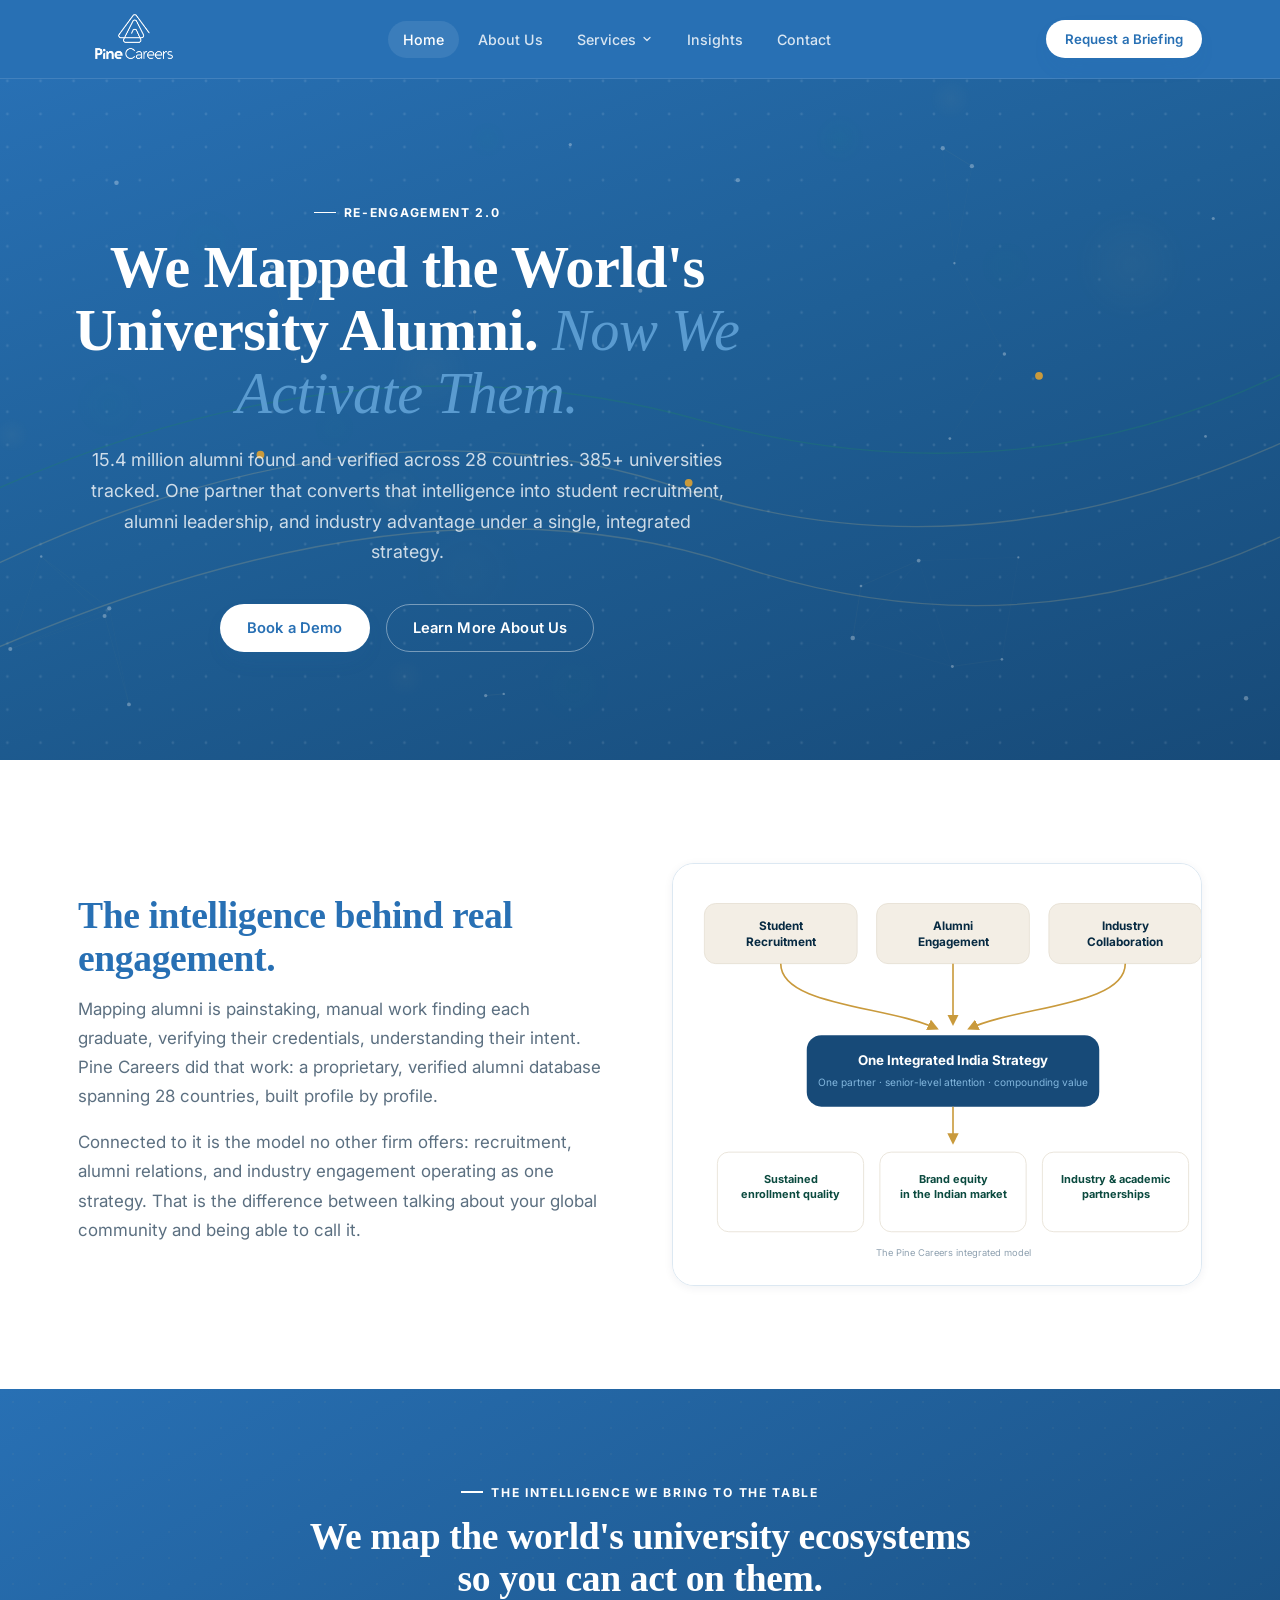
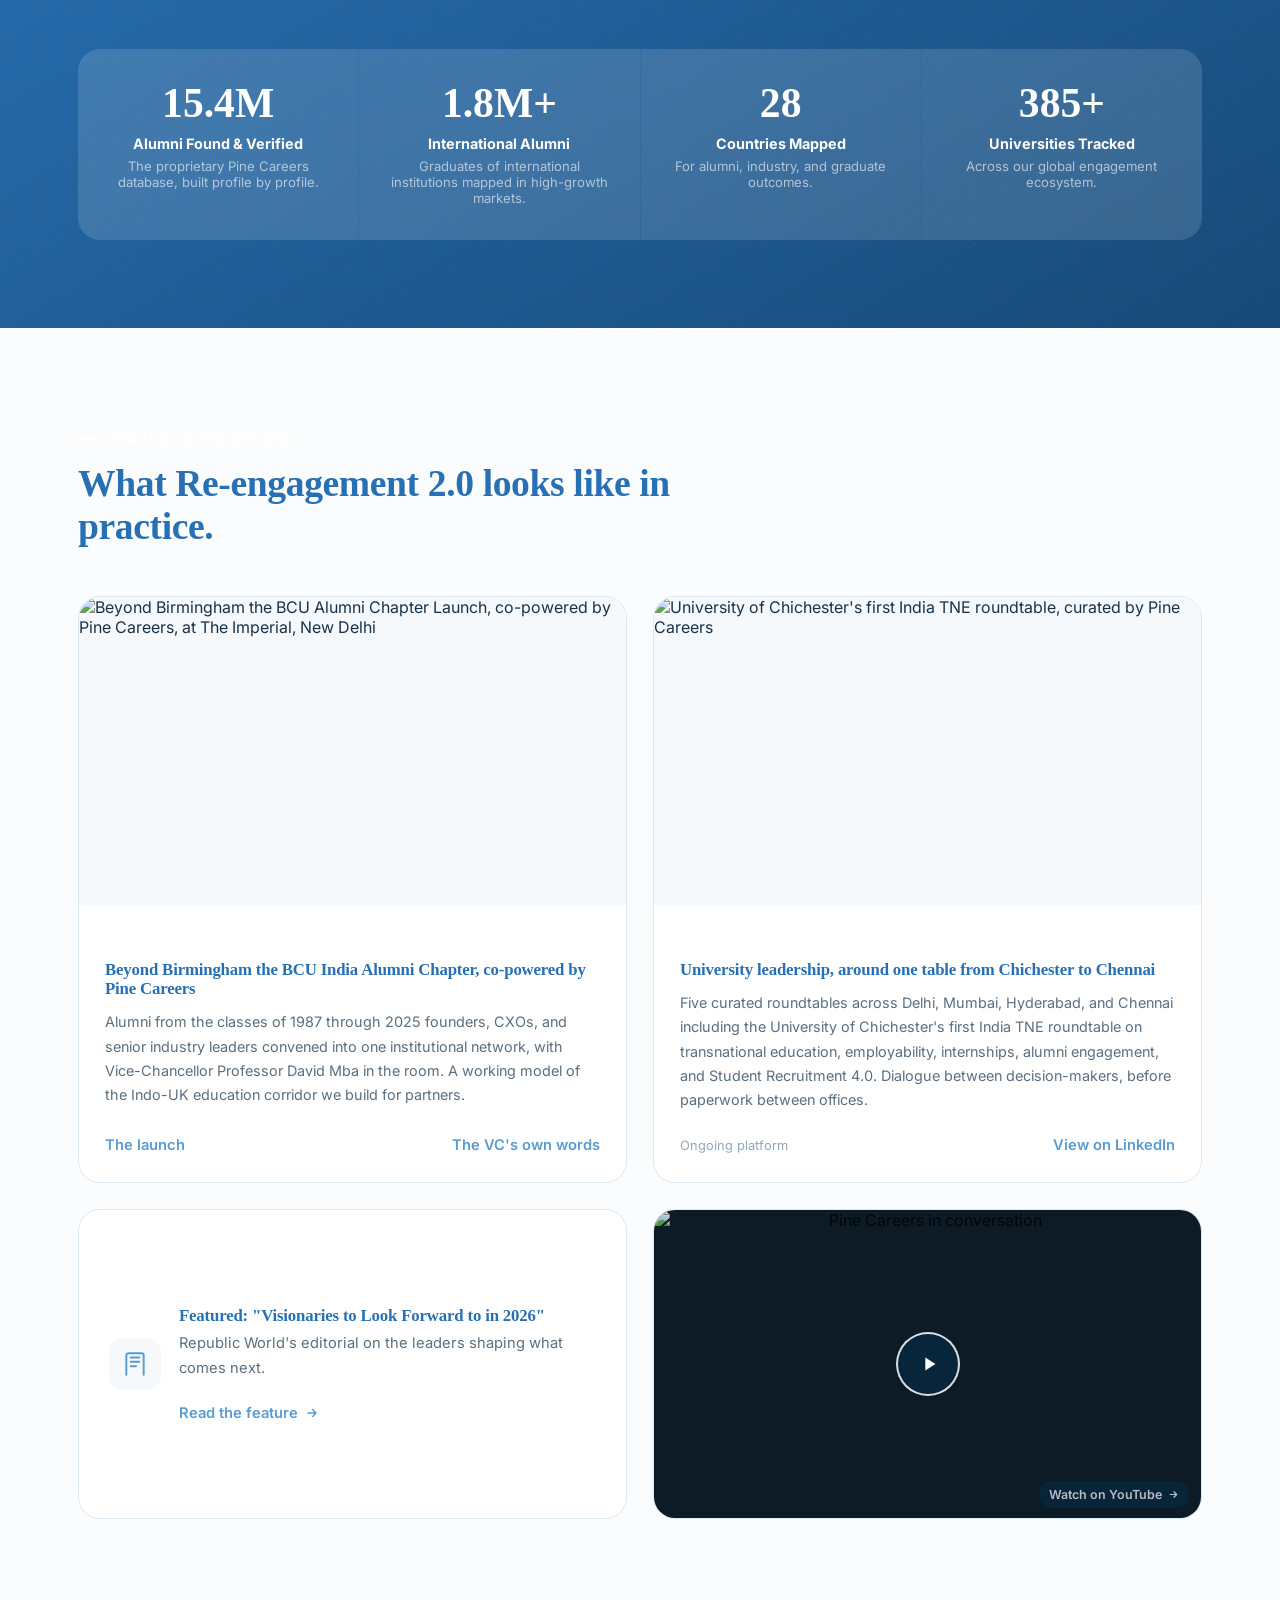
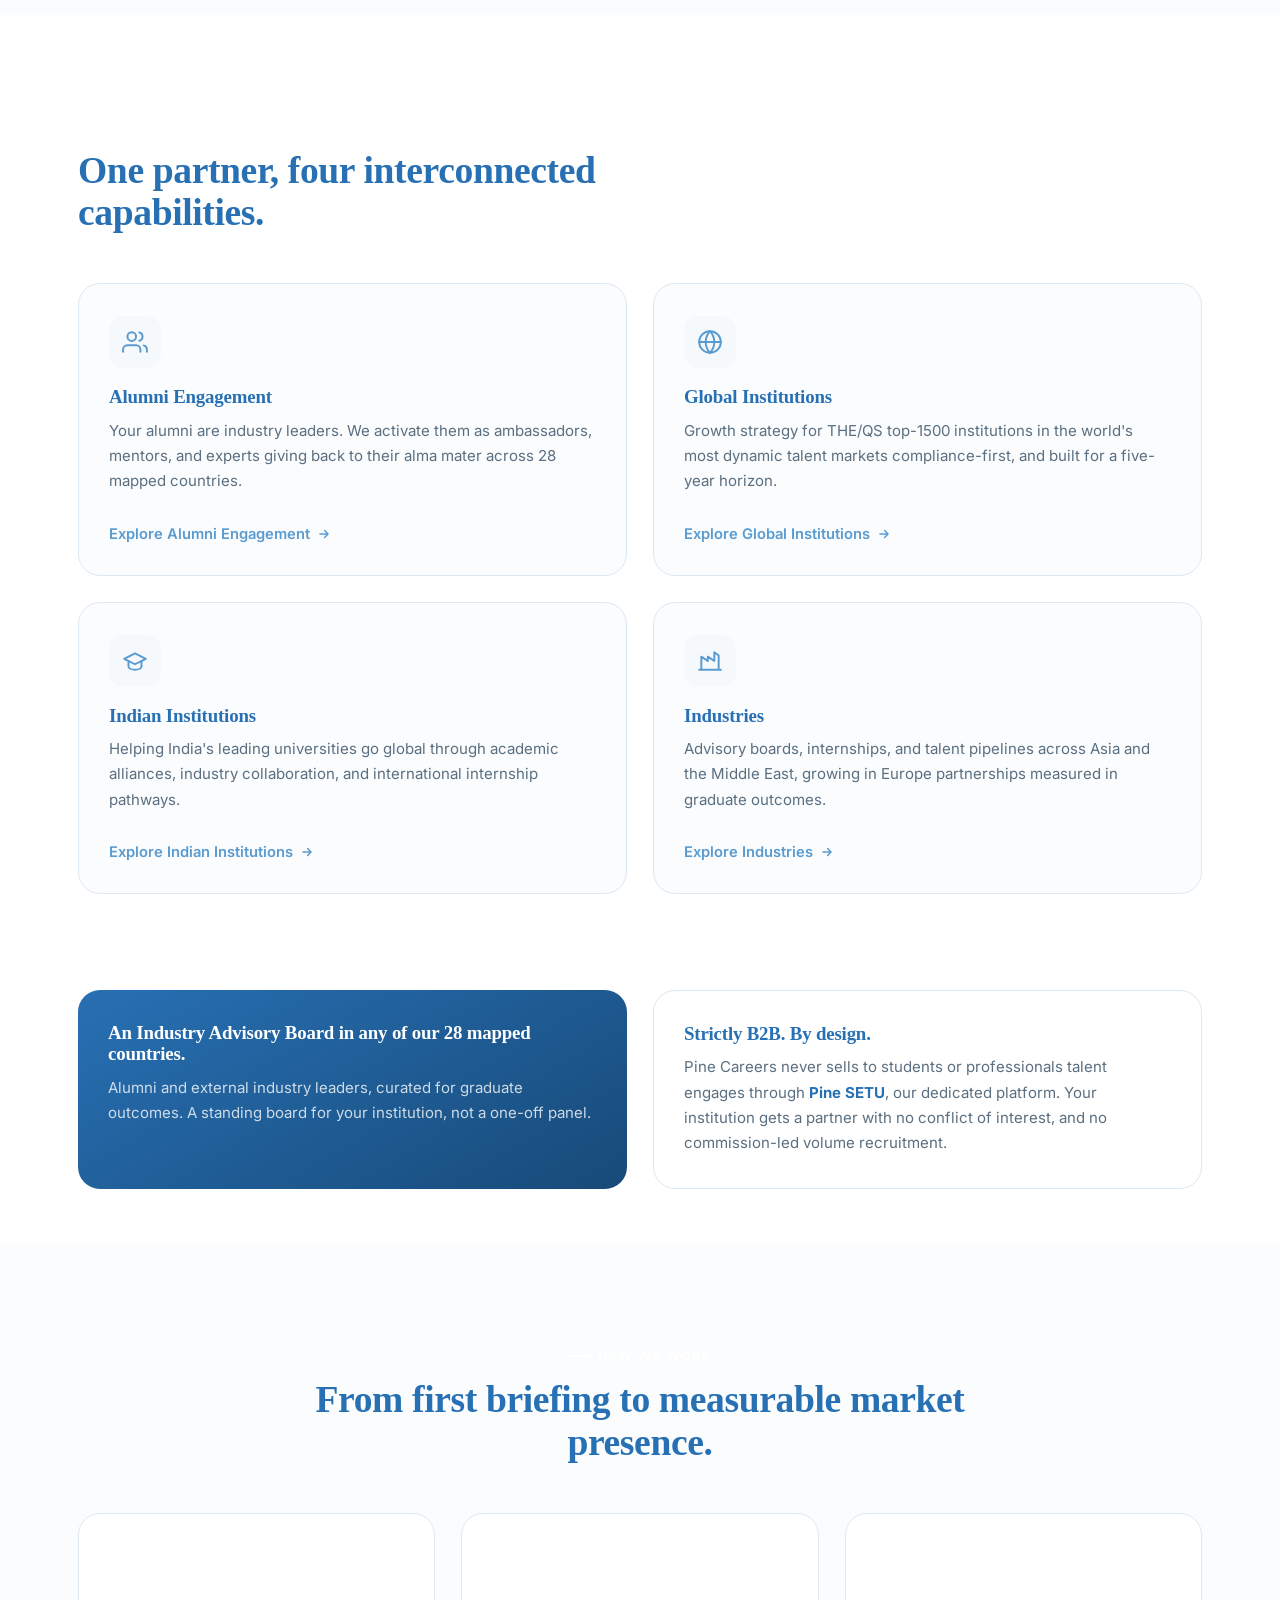
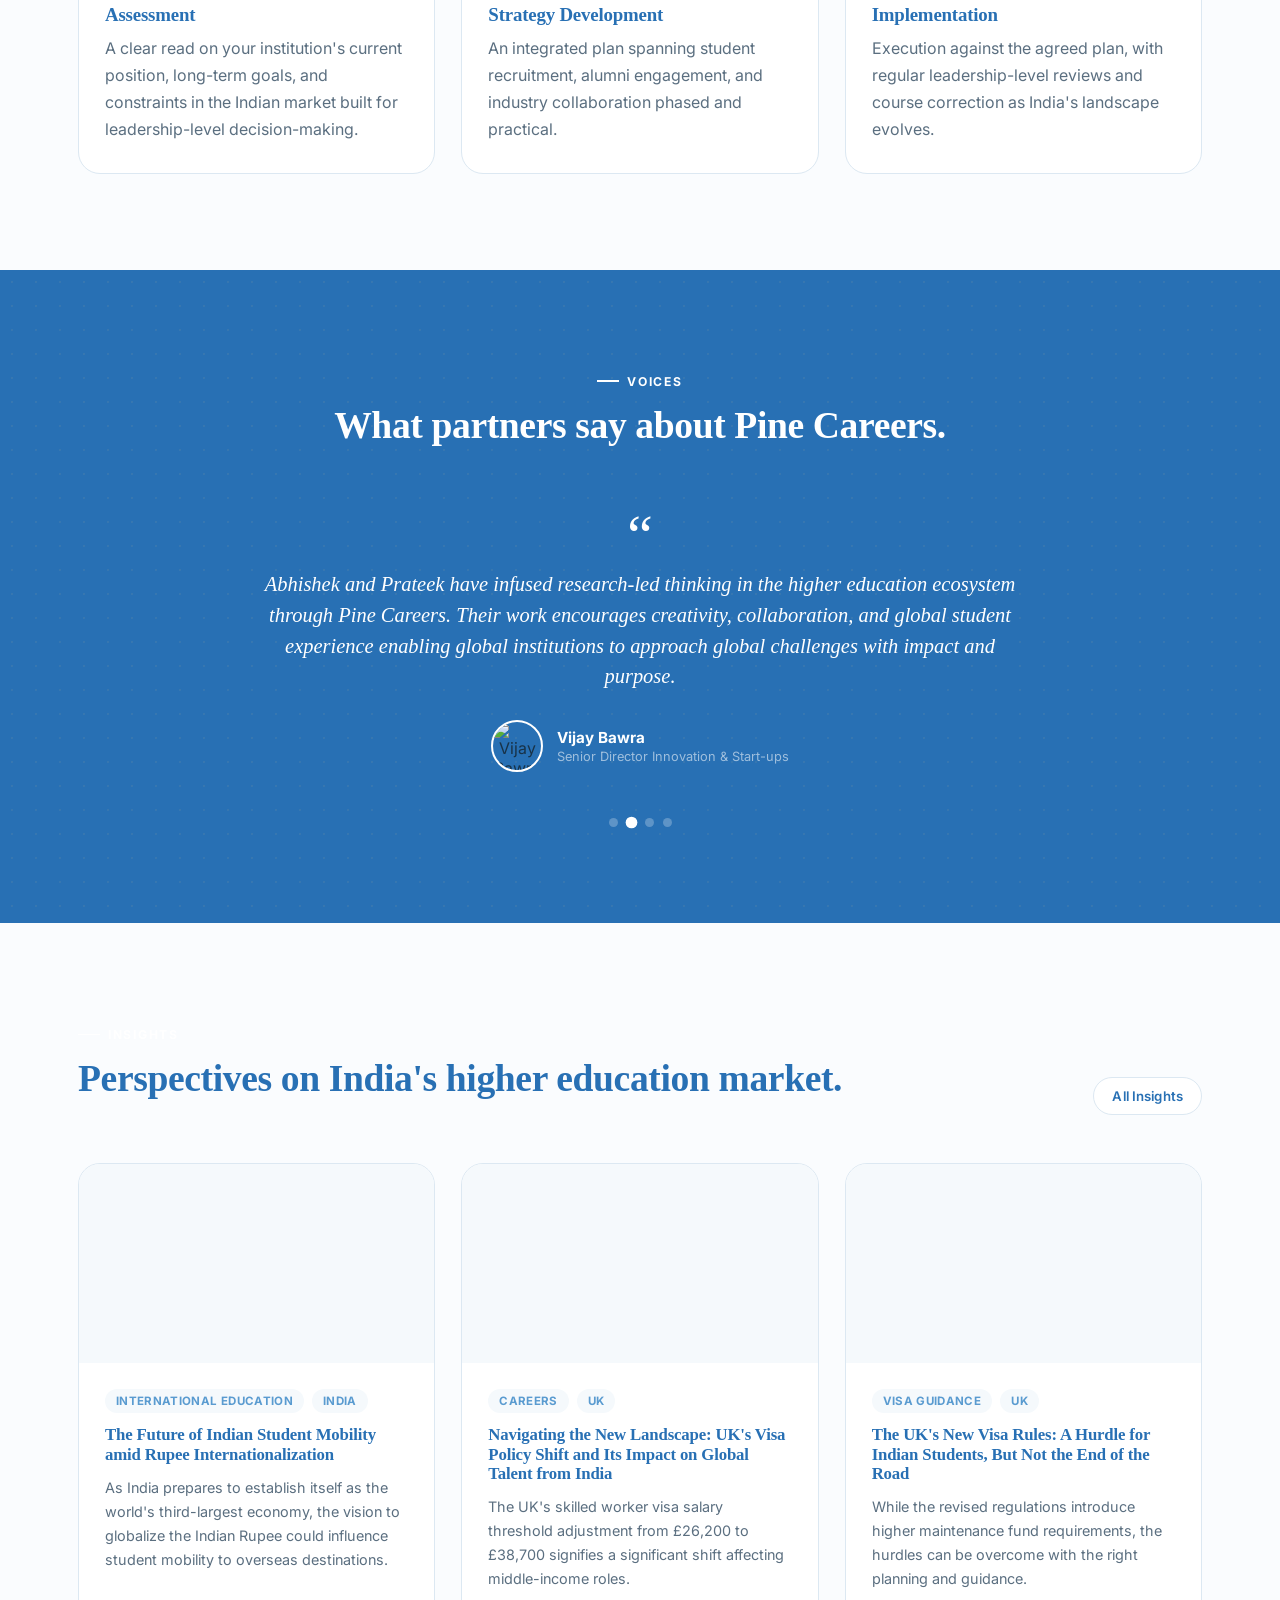
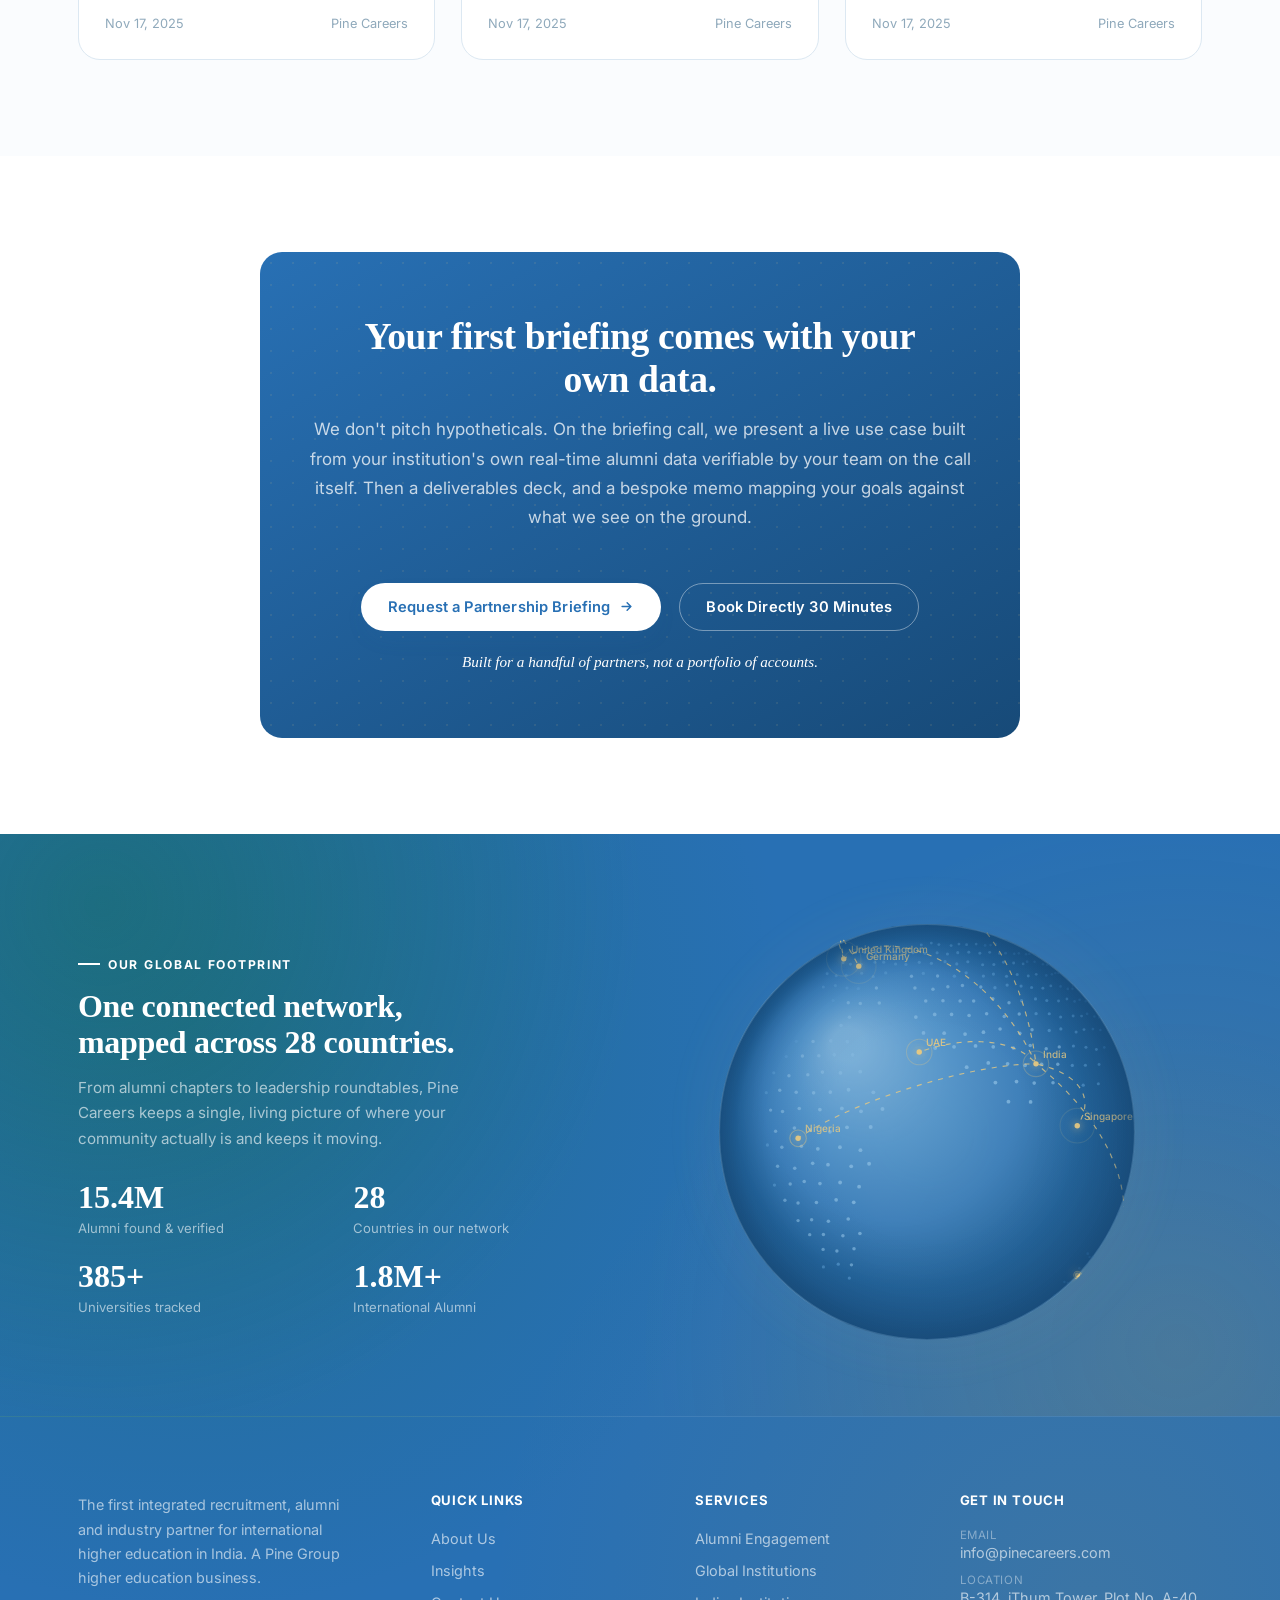
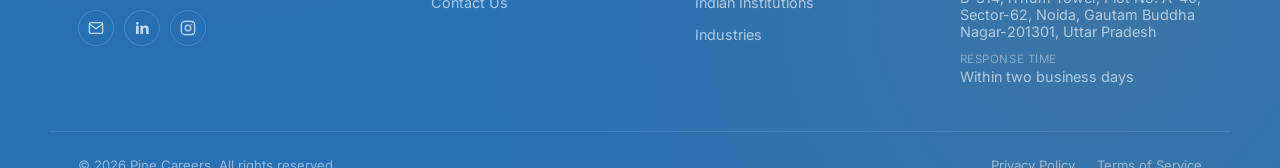
==== commit 9d54d3f6: "Remove unnecessary punctuation and improve readability" ====
--- a/index.html
+++ b/index.html
@@ -3,8 +3,8 @@
 <head>
   <meta charset="UTF-8">
   <meta name="viewport" content="width=device-width, initial-scale=1">
-  <title>Pine Careers — India's First Strategic Partner for International Higher Education</title>
-  <meta name="description" content="Pine Careers brings student recruitment, alumni engagement, and industry collaboration together under one roof — built for international universities entering or scaling in the Indian market.">
+  <title>Pine Careers India's First Strategic Partner for International Higher Education</title>
+  <meta name="description" content="Pine Careers brings student recruitment, alumni engagement, and industry collaboration together under one roof built for international universities entering or scaling in the Indian market.">
   <link rel="icon" href="https://staging.pinecareers.com/images/logo.svg">
   <link rel="preconnect" href="https://fonts.googleapis.com">
   <link rel="preconnect" href="https://fonts.gstatic.com" crossorigin>
@@ -41,7 +41,7 @@
   <div class="hero-inner">
     <span class="kicker">Re-engagement 2.0</span>
     <h1 class="reveal visible">We Mapped the World's University Alumni. <em>Now We Activate Them.</em></h1>
-    <p class="lead">15.4 million alumni found and verified across 28 countries. 385+ universities tracked. One partner that converts that intelligence into student recruitment, alumni leadership, and industry advantage — under a single, integrated strategy.</p>
+    <p class="lead">15.4 million alumni found and verified across 28 countries. 385+ universities tracked. One partner that converts that intelligence into student recruitment, alumni leadership, and industry advantage under a single, integrated strategy.</p>
     <div class="hero-actions">
       <a href="contact.html" class="btn btn-gold">Request a Partnership Briefing
         <svg width="15" height="15" viewBox="0 0 24 24" fill="none" stroke="currentColor" stroke-width="2.4" stroke-linecap="round" stroke-linejoin="round"><path d="M5 12h14M13 6l6 6-6 6"/></svg></a>
@@ -88,12 +88,12 @@
         15.4 million alumni found and verified across 28 countries.
         385+ universities tracked. One partner that converts that
         intelligence into student recruitment, alumni leadership,
-        and industry advantage — under a single, integrated strategy.
+        and industry advantage under a single, integrated strategy.
       </p>
 
       <div class="hero-actions">
         <a href="contact.html" class="btn btn-gold">
-          Request a Partnership Briefing
+          Book a Demo
         </a>
 
         <a href="about.html" class="btn btn-outline-light">
@@ -127,7 +127,7 @@
       <div class="section-head reveal">
         <span class="eyebrow">Why University Leadership Partners With Us</span>
         <h2>The intelligence behind real engagement.</h2>
-        <p class="lead">Mapping alumni is painstaking, manual work — finding each graduate, verifying their credentials, understanding their intent. Pine Careers did that work: a proprietary, verified alumni database spanning 28 countries, built profile by profile.</p>
+        <p class="lead">Mapping alumni is painstaking, manual work finding each graduate, verifying their credentials, understanding their intent. Pine Careers did that work: a proprietary, verified alumni database spanning 28 countries, built profile by profile.</p>
         <p class="lead" style="margin-top:14px;">Connected to it is the model no other firm offers: recruitment, alumni relations, and industry engagement operating as one strategy. That is the difference between talking about your global community and being able to call it.</p>
       </div>
       <div class="diagram-wrap reveal reveal-d1">
@@ -208,7 +208,7 @@
   <div class="container">
     <div class="section-head center reveal">
       <span class="eyebrow">The Intelligence We Bring to the Table</span>
-      <h2>We map the world's university ecosystems — so you can act on them.</h2>
+      <h2>We map the world's university ecosystems so you can act on them.</h2>
     </div>
     <div class="stats-grid">
       <div class="stat reveal">
@@ -244,11 +244,11 @@
     </div>
     <div class="grid cols-2">
       <article class="insight-card reveal">
-        <div class="insight-media"><img src="https://cms.pinegroup.org/api/media/file/bcu-launch.webp" alt="Beyond Birmingham — the BCU Alumni Chapter Launch, co-powered by Pine Careers, at The Imperial, New Delhi" loading="lazy" onerror="this.onerror=null;this.src='https://images.unsplash.com/photo-1540575467063-178a50c2df87?auto=format&fit=crop&w=1200&q=80'"></div>
+        <div class="insight-media"><img src="https://cms.pinegroup.org/api/media/file/bcu-launch.webp" alt="Beyond Birmingham the BCU Alumni Chapter Launch, co-powered by Pine Careers, at The Imperial, New Delhi" loading="lazy" onerror="this.onerror=null;this.src='https://images.unsplash.com/photo-1540575467063-178a50c2df87?auto=format&fit=crop&w=1200&q=80'"></div>
         <div class="insight-body">
           <span class="badge-date">February 2026 &middot; The Imperial, New Delhi</span>
-          <h3>Beyond Birmingham — the BCU India Alumni Chapter, co-powered by Pine Careers</h3>
-          <p>Alumni from the classes of 1987 through 2025 — founders, CXOs, and senior industry leaders — convened into one institutional network, with Vice-Chancellor Professor David Mba in the room. A working model of the Indo-UK education corridor we build for partners.</p>
+          <h3>Beyond Birmingham the BCU India Alumni Chapter, co-powered by Pine Careers</h3>
+          <p>Alumni from the classes of 1987 through 2025 founders, CXOs, and senior industry leaders convened into one institutional network, with Vice-Chancellor Professor David Mba in the room. A working model of the Indo-UK education corridor we build for partners.</p>
           <div class="insight-foot"><a class="text-link" href="https://www.linkedin.com/feed/update/urn:li:activity:7432354125687963648/" target="_blank" rel="noopener">The launch</a><a class="text-link" href="https://www.linkedin.com/posts/during-professor-david-mba-freng-pfheas-ugcPost-7434552090590560256-Dmiq/" target="_blank" rel="noopener">The VC's own words</a></div>
         </div>
       </article>
@@ -256,8 +256,8 @@
         <div class="insight-media"><img src="https://cms.pinegroup.org/api/media/file/uoc-roundtable.webp" alt="University of Chichester's first India TNE roundtable, curated by Pine Careers" loading="lazy" onerror="this.onerror=null;this.src='https://images.unsplash.com/photo-1511578314322-379afb476865?auto=format&fit=crop&w=1200&q=80'"></div>
         <div class="insight-body">
           <span class="badge-date">Leadership Roundtables &middot; 5 Convened</span>
-          <h3>University leadership, around one table — from Chichester to Chennai</h3>
-          <p>Five curated roundtables across Delhi, Mumbai, Hyderabad, and Chennai — including the University of Chichester's first India TNE roundtable — on transnational education, employability, internships, alumni engagement, and Student Recruitment 4.0. Dialogue between decision-makers, before paperwork between offices.</p>
+          <h3>University leadership, around one table from Chichester to Chennai</h3>
+          <p>Five curated roundtables across Delhi, Mumbai, Hyderabad, and Chennai including the University of Chichester's first India TNE roundtable on transnational education, employability, internships, alumni engagement, and Student Recruitment 4.0. Dialogue between decision-makers, before paperwork between offices.</p>
           <div class="insight-foot"><span>Ongoing platform</span><a class="text-link" href="https://www.linkedin.com/feed/update/urn:li:activity:7426282215493455872/" target="_blank" rel="noopener">View on LinkedIn</a></div>
         </div>
       </article>
@@ -274,7 +274,7 @@
       </div>
       <div class="card reveal reveal-d1" style="padding:0; overflow:hidden;">
         <div style="aspect-ratio:16/9;">
-          <button class="yt-facade" data-video-id="D0VMKFJCfdE" data-title="Pine Careers — in conversation"></button>
+          <button class="yt-facade" data-video-id="D0VMKFJCfdE" data-title="Pine Careers in conversation"></button>
         </div>
       </div>
     </div>
@@ -292,25 +292,25 @@
       <a class="card feature reveal" href="alumni.html">
         <div class="card-icon"><svg width="26" height="26" viewBox="0 0 24 24" fill="none" stroke="currentColor" stroke-width="1.8" stroke-linecap="round" stroke-linejoin="round"><path d="M17 21v-2a4 4 0 0 0-4-4H5a4 4 0 0 0-4 4v2"/><circle cx="9" cy="7" r="4"/><path d="M23 21v-2a4 4 0 0 0-3-3.87M16 3.13a4 4 0 0 1 0 7.75"/></svg></div>
         <h3>Alumni Engagement</h3>
-        <p>Your alumni are industry leaders. We activate them as ambassadors, mentors, and experts giving back to their alma mater — across 28 mapped countries.</p>
+        <p>Your alumni are industry leaders. We activate them as ambassadors, mentors, and experts giving back to their alma mater across 28 mapped countries.</p>
         <span class="text-link">Explore Alumni Engagement <svg width="14" height="14" viewBox="0 0 24 24" fill="none" stroke="currentColor" stroke-width="2.4" stroke-linecap="round" stroke-linejoin="round"><path d="M5 12h14M13 6l6 6-6 6"/></svg></span>
       </a>
       <a class="card feature reveal reveal-d1" href="global-institutions.html">
         <div class="card-icon"><svg width="26" height="26" viewBox="0 0 24 24" fill="none" stroke="currentColor" stroke-width="1.8" stroke-linecap="round" stroke-linejoin="round"><circle cx="12" cy="12" r="10"/><path d="M2 12h20M12 2a15.3 15.3 0 0 1 4 10 15.3 15.3 0 0 1-4 10 15.3 15.3 0 0 1-4-10 15.3 15.3 0 0 1 4-10z"/></svg></div>
         <h3>Global Institutions</h3>
-        <p>Growth strategy for THE/QS top-1500 institutions in the world's most dynamic talent markets — compliance-first, and built for a five-year horizon.</p>
+        <p>Growth strategy for THE/QS top-1500 institutions in the world's most dynamic talent markets compliance-first, and built for a five-year horizon.</p>
         <span class="text-link">Explore Global Institutions <svg width="14" height="14" viewBox="0 0 24 24" fill="none" stroke="currentColor" stroke-width="2.4" stroke-linecap="round" stroke-linejoin="round"><path d="M5 12h14M13 6l6 6-6 6"/></svg></span>
       </a>
       <a class="card feature reveal" href="indian-institutions.html">
         <div class="card-icon"><svg width="26" height="26" viewBox="0 0 24 24" fill="none" stroke="currentColor" stroke-width="1.8" stroke-linecap="round" stroke-linejoin="round"><path d="M22 10L12 5 2 10l10 5 10-5z"/><path d="M6 12v5c0 1.7 2.7 3 6 3s6-1.3 6-3v-5"/></svg></div>
         <h3>Indian Institutions</h3>
-        <p>Helping India's leading universities go global — through academic alliances, industry collaboration, and international internship pathways.</p>
+        <p>Helping India's leading universities go global through academic alliances, industry collaboration, and international internship pathways.</p>
         <span class="text-link">Explore Indian Institutions <svg width="14" height="14" viewBox="0 0 24 24" fill="none" stroke="currentColor" stroke-width="2.4" stroke-linecap="round" stroke-linejoin="round"><path d="M5 12h14M13 6l6 6-6 6"/></svg></span>
       </a>
       <a class="card feature reveal reveal-d1" href="industries.html">
         <div class="card-icon"><svg width="26" height="26" viewBox="0 0 24 24" fill="none" stroke="currentColor" stroke-width="1.8" stroke-linecap="round" stroke-linejoin="round"><path d="M2 20h20M4 20V8l6 4V8l6 4V4l4 3v13"/></svg></div>
         <h3>Industries</h3>
-        <p>Advisory boards, internships, and talent pipelines across Asia and the Middle East, growing in Europe — partnerships measured in graduate outcomes.</p>
+        <p>Advisory boards, internships, and talent pipelines across Asia and the Middle East, growing in Europe partnerships measured in graduate outcomes.</p>
         <span class="text-link">Explore Industries <svg width="14" height="14" viewBox="0 0 24 24" fill="none" stroke="currentColor" stroke-width="2.4" stroke-linecap="round" stroke-linejoin="round"><path d="M5 12h14M13 6l6 6-6 6"/></svg></span>
       </a>
     </div>
@@ -322,12 +322,12 @@
   <div class="container">
     <div class="grid cols-2">
       <div class="card reveal" style="background:linear-gradient(150deg, var(--navy-900), var(--pine-800)); border:none;">
-        <h3 style="color:#fff;">An Industry Advisory Board — in any of our 28 mapped countries.</h3>
+        <h3 style="color:#fff;">An Industry Advisory Board in any of our 28 mapped countries.</h3>
         <p style="color:rgba(255,255,255,0.78);">Alumni and external industry leaders, curated for graduate outcomes. A standing board for your institution, not a one-off panel.</p>
       </div>
       <div class="card reveal reveal-d1">
         <h3>Strictly B2B. By design.</h3>
-        <p>Pine Careers never sells to students or professionals — talent engages through <strong style="color:var(--navy-900);">Pine SETU</strong>, our dedicated platform. Your institution gets a partner with no conflict of interest, and no commission-led volume recruitment.</p>
+        <p>Pine Careers never sells to students or professionals talent engages through <strong style="color:var(--navy-900);">Pine SETU</strong>, our dedicated platform. Your institution gets a partner with no conflict of interest, and no commission-led volume recruitment.</p>
       </div>
     </div>
   </div>
@@ -344,12 +344,12 @@
       <div class="step reveal">
         <div class="step-num">01</div>
         <h3>Assessment</h3>
-        <p>A clear read on your institution's current position, long-term goals, and constraints in the Indian market — built for leadership-level decision-making.</p>
+        <p>A clear read on your institution's current position, long-term goals, and constraints in the Indian market built for leadership-level decision-making.</p>
       </div>
       <div class="step reveal reveal-d1">
         <div class="step-num">02</div>
         <h3>Strategy Development</h3>
-        <p>An integrated plan spanning student recruitment, alumni engagement, and industry collaboration — phased and practical.</p>
+        <p>An integrated plan spanning student recruitment, alumni engagement, and industry collaboration phased and practical.</p>
       </div>
       <div class="step reveal reveal-d2">
         <div class="step-num">03</div>
@@ -375,17 +375,17 @@
             <blockquote>What Pine Careers offers is not transactional, it is transformational. They curate deep, meaningful collaborations between universities and industries that lead to innovation, skill alignment and measurable impact.</blockquote>
             <div class="t-person">
               <div class="t-avatar"><img src="https://staging.pinecareers.com/_astro/dr-jacinta-dsilva.MnMiNT6S_4Rrwf.webp" alt="Dr. Jacinta Dsilva" loading="lazy"></div>
-              <div class="t-meta"><div class="t-name">Dr. Jacinta Dsilva</div><div class="t-role">Director — Research, Living Labs &amp; International Partnerships</div></div>
+              <div class="t-meta"><div class="t-name">Dr. Jacinta Dsilva</div><div class="t-role">Director Research, Living Labs &amp; International Partnerships</div></div>
             </div>
           </div>
         </div>
         <div class="t-slide">
           <div class="t-card">
             <span class="t-quote-mark">&ldquo;</span>
-            <blockquote>Abhishek and Prateek have infused research-led thinking in the higher education ecosystem through Pine Careers. Their work encourages creativity, collaboration, and global student experience — enabling global institutions to approach global challenges with impact and purpose.</blockquote>
+            <blockquote>Abhishek and Prateek have infused research-led thinking in the higher education ecosystem through Pine Careers. Their work encourages creativity, collaboration, and global student experience enabling global institutions to approach global challenges with impact and purpose.</blockquote>
             <div class="t-person">
               <div class="t-avatar"><img src="https://staging.pinecareers.com/_astro/vijay-bawra.Bo1gLVcF_ZHu0CA.webp" alt="Vijay Bawra" loading="lazy"></div>
-              <div class="t-meta"><div class="t-name">Vijay Bawra</div><div class="t-role">Senior Director — Innovation &amp; Start-ups</div></div>
+              <div class="t-meta"><div class="t-name">Vijay Bawra</div><div class="t-role">Senior Director Innovation &amp; Start-ups</div></div>
             </div>
           </div>
         </div>
@@ -395,7 +395,7 @@
             <blockquote>With Pine Careers, Abhishek and Prateek are not just responding to change, they're defining it. Their vision integrates technology, enterprise, and global workforce trends into one powerful ecosystem that's future-proof, not just future-ready.</blockquote>
             <div class="t-person">
               <div class="t-avatar"><img src="https://staging.pinecareers.com/_astro/sahaj-r-sandhu.BAgkYaFX_Zzys8X.webp" alt="Sahaj R Sandhu" loading="lazy"></div>
-              <div class="t-meta"><div class="t-name">Sahaj R Sandhu</div><div class="t-role">Associate Vice President — Partnerships, Startups &amp; MSME Development</div></div>
+              <div class="t-meta"><div class="t-name">Sahaj R Sandhu</div><div class="t-role">Associate Vice President Partnerships, Startups &amp; MSME Development</div></div>
             </div>
           </div>
         </div>
@@ -462,10 +462,10 @@
   <div class="container">
     <div class="cta-band reveal">
       <h2>Your first briefing comes with your own data.</h2>
-      <p class="lead">We don't pitch hypotheticals. On the briefing call, we present a live use case built from your institution's own real-time alumni data — verifiable by your team on the call itself. Then a deliverables deck, and a bespoke memo mapping your goals against what we see on the ground.</p>
+      <p class="lead">We don't pitch hypotheticals. On the briefing call, we present a live use case built from your institution's own real-time alumni data verifiable by your team on the call itself. Then a deliverables deck, and a bespoke memo mapping your goals against what we see on the ground.</p>
       <a href="contact.html" class="btn btn-gold">Request a Partnership Briefing
         <svg width="15" height="15" viewBox="0 0 24 24" fill="none" stroke="currentColor" stroke-width="2.4" stroke-linecap="round" stroke-linejoin="round"><path d="M5 12h14M13 6l6 6-6 6"/></svg></a>
-      <a href="https://calendly.com/abhishek-pinecareers/30min" target="_blank" rel="noopener" class="btn btn-outline-light" style="margin-top:34px; margin-left:14px;">Book Directly — 30 Minutes</a>
+      <a href="https://calendly.com/abhishek-pinecareers/30min" target="_blank" rel="noopener" class="btn btn-outline-light" style="margin-top:34px; margin-left:14px;">Book Directly 30 Minutes</a>
       <p class="cta-note">Built for a handful of partners, not a portfolio of accounts.</p>
     </div>
   </div>
--- a/css/style.css
+++ b/css/style.css
@@ -0,0 +1,3089 @@
+/* ==========================================================================
+   PINE CAREERS DESIGN SYSTEM
+
+   Navy / Pine / Gold editorial system built around one idea:
+   separate threads (recruitment, alumni, industry) converging into
+   a single, integrated strategy.
+
+   MOBILE UPDATE:
+   - Desktop layout unchanged
+   - Desktop map unchanged
+   - Desktop map size unchanged
+   - Mobile text gets equal left/right spacing
+   - Mobile map does not create unnecessary vertical space
+   ========================================================================== */
+
+:root {
+
+  /* Palette */
+  --navy-900: #2870B4;
+  --navy-800: #1F5F96;
+  --navy-700: #3F82BE;
+  --pine-800: #174A78;
+  --pine-700: #5A9BD0;
+  --pine-600: #82B6DD;
+  --gold-300: #FFFFFF;
+  --gold-400: #FFFFFF;
+  --gold-500: #FFFFFF;
+  --gold-600: #FFFFFF;
+  --paper: #F5F9FC;
+  --cream: #FAFCFE;
+  --line: #DCE8F2;
+  --slate: #5B6F80;
+  --mist: #8FA9BB;
+  --ink: #183247;
+  --white: #FFFFFF;
+
+  --font-display: 'Fraunces', Georgia, serif;
+  --font-body: 'Inter', -apple-system, BlinkMacSystemFont, 'Segoe UI', sans-serif;
+
+  --radius-lg: 22px;
+  --radius-md: 14px;
+  --radius-sm: 9px;
+
+  --shadow-sm: 0 2px 10px rgba(7, 42, 66, 0.06);
+  --shadow-md: 0 14px 40px -12px rgba(7, 42, 66, 0.18);
+  --shadow-lg: 0 30px 70px -20px rgba(7, 42, 66, 0.28);
+
+  --container-w: 1180px;
+  --ease: cubic-bezier(.22, .68, .32, 1);
+}
+
+
+/* ==========================================================================
+   RESET
+   ========================================================================== */
+
+*,
+*::before,
+*::after {
+  box-sizing: border-box;
+}
+
+html {
+  scroll-behavior: smooth;
+}
+
+body {
+  margin: 0;
+  font-family: var(--font-body);
+  color: var(--ink);
+  background: var(--white);
+  -webkit-font-smoothing: antialiased;
+  text-rendering: optimizeLegibility;
+  overflow-x: hidden;
+}
+
+img {
+  max-width: 100%;
+  display: block;
+}
+
+a {
+  color: inherit;
+  text-decoration: none;
+}
+
+ul {
+  margin: 0;
+  padding: 0;
+  list-style: none;
+}
+
+button {
+  font: inherit;
+}
+
+svg {
+  display: block;
+}
+
+::selection {
+  background: var(--gold-300);
+  color: var(--navy-900);
+}
+
+
+/* ==========================================================================
+   TYPOGRAPHY
+   ========================================================================== */
+
+h1,
+h2,
+h3,
+h4 {
+  font-family: var(--font-display);
+  color: var(--navy-900);
+  line-height: 1.14;
+  margin: 0 0 14px;
+  font-weight: 600;
+  letter-spacing: -0.01em;
+}
+
+h1 {
+  font-size: clamp(2.35rem, 4.6vw, 3.65rem);
+  line-height: 1.08;
+}
+
+h1 em {
+  font-style: italic;
+  font-weight: 500;
+  color: var(--pine-700);
+}
+
+h2 {
+  font-size: clamp(1.7rem, 3vw, 2.35rem);
+}
+
+h3 {
+  font-size: 1.18rem;
+  margin-bottom: 10px;
+}
+
+h4 {
+  font-size: 0.98rem;
+  margin-bottom: 8px;
+  color: var(--navy-900);
+}
+
+p {
+  margin: 0 0 1em;
+  color: var(--slate);
+  line-height: 1.68;
+}
+
+p:last-child {
+  margin-bottom: 0;
+}
+
+.lead {
+  font-size: 1.06rem;
+  color: var(--slate);
+  line-height: 1.72;
+}
+
+
+/* ==========================================================================
+   FOCUS VISIBILITY
+   ========================================================================== */
+
+a:focus-visible,
+button:focus-visible,
+input:focus-visible,
+textarea:focus-visible,
+select:focus-visible {
+  outline: 2px solid var(--gold-500);
+  outline-offset: 3px;
+  border-radius: 4px;
+}
+
+@media (prefers-reduced-motion: reduce) {
+
+  *,
+  *::before,
+  *::after {
+    animation-duration: 0.001ms !important;
+    animation-iteration-count: 1 !important;
+    transition-duration: 0.001ms !important;
+    scroll-behavior: auto !important;
+  }
+}
+
+
+/* ==========================================================================
+   LAYOUT HELPERS
+   ========================================================================== */
+
+.container {
+  max-width: var(--container-w);
+  margin: 0 auto;
+  padding: 0 28px;
+}
+
+.container.narrow {
+  max-width: 820px;
+}
+
+.section {
+  padding: 96px 0;
+}
+
+.section.tight {
+  padding: 56px 0;
+}
+
+.section.alt {
+  background: var(--cream);
+}
+
+.section.dark {
+  background: linear-gradient(
+    150deg,
+    var(--navy-900) 0%,
+    var(--pine-800) 100%
+  );
+  position: relative;
+}
+
+.section.dark::before {
+  content: "";
+  position: absolute;
+  inset: 0;
+  background-image:
+    radial-gradient(
+      rgba(228, 200, 131, 0.09) 1px,
+      transparent 1px
+    );
+  background-size: 26px 26px;
+  opacity: 0.5;
+  pointer-events: none;
+}
+
+.section.dark .container {
+  position: relative;
+  z-index: 1;
+}
+
+.section.on-dark h2,
+.section.on-dark h3,
+.section.on-dark h4 {
+  color: #fff;
+}
+
+.section.on-dark p {
+  color: rgba(255, 255, 255, 0.75);
+}
+
+.section.on-dark .eyebrow {
+  color: var(--gold-300);
+}
+
+.split {
+  display: grid;
+  grid-template-columns: 1fr 1fr;
+  gap: 64px;
+  align-items: center;
+}
+
+.section-head {
+  max-width: 640px;
+  margin-bottom: 48px;
+}
+
+.section-head.center {
+  max-width: 680px;
+  margin-left: auto;
+  margin-right: auto;
+  text-align: center;
+}
+
+.section-head p {
+  margin-top: 14px;
+}
+
+.eyebrow,
+.kicker {
+  display: inline-flex;
+  align-items: center;
+  gap: 8px;
+  font-family: var(--font-body);
+  font-weight: 700;
+  font-size: 0.76rem;
+  letter-spacing: 0.14em;
+  text-transform: uppercase;
+  color: var(--gold-600);
+  margin-bottom: 16px;
+}
+
+.eyebrow::before,
+.kicker::before {
+  content: "";
+  width: 22px;
+  height: 1.5px;
+  background: var(--gold-500);
+  display: inline-block;
+}
+
+.section.dark .kicker {
+  color: var(--gold-300);
+}
+
+.grid {
+  display: grid;
+  gap: 26px;
+}
+
+.grid.cols-2 {
+  grid-template-columns: repeat(2, 1fr);
+}
+
+.grid.cols-3 {
+  grid-template-columns: repeat(3, 1fr);
+}
+
+
+/* ==========================================================================
+   REVEAL ON SCROLL
+   ========================================================================== */
+
+.reveal {
+  opacity: 1;
+  transform: none;
+}
+
+html.reveal-active .reveal {
+  opacity: 0;
+  transform: translateY(22px);
+  transition:
+    opacity 0.7s var(--ease),
+    transform 0.7s var(--ease);
+}
+
+html.reveal-active .reveal.visible {
+  opacity: 1;
+  transform: none;
+}
+
+html.reveal-active .reveal-d1.visible {
+  transition-delay: 0.1s;
+}
+
+html.reveal-active .reveal-d2.visible {
+  transition-delay: 0.2s;
+}
+
+html.reveal-active .reveal-d3.visible {
+  transition-delay: 0.3s;
+}
+
+
+/* ==========================================================================
+   HEADER
+   ========================================================================== */
+
+.site-header {
+  position: sticky;
+  top: 0;
+  z-index: 200;
+  background: #2870B4;
+  backdrop-filter: blur(10px);
+  border-bottom: 1px solid rgba(255, 255, 255, 0.12);
+  transition:
+    background 0.3s var(--ease),
+    box-shadow 0.3s var(--ease);
+}
+
+.site-header.scrolled {
+  box-shadow: 0 8px 30px -12px rgba(40, 112, 180, 0.35);
+}
+
+.nav-bar {
+  max-width: var(--container-w);
+  margin: 0 auto;
+  padding: 0 28px;
+  display: flex;
+  align-items: center;
+  justify-content: space-between;
+  height: 78px;
+}
+
+.nav-logo {
+  display: flex !important;
+  align-items: center;
+  gap: 10px;
+  flex: 0 0 auto;
+  width: auto !important;
+  max-width: none !important;
+}
+
+.nav-logo img {
+  width: 110px !important;
+  max-width: none !important;
+  height: auto !important;
+  max-height: none !important;
+  display: block !important;
+  filter: brightness(0) invert(1);
+}
+
+.nav-logo .wordmark {
+  font-family: var(--font-display);
+  font-weight: 600;
+  font-size: 1.28rem;
+  color: #fff;
+  letter-spacing: -0.01em;
+}
+
+.nav-logo .wordmark em {
+  font-style: italic;
+  color: var(--gold-300);
+  font-weight: 500;
+}
+
+.nav-links {
+  display: flex;
+  align-items: center;
+  gap: 4px;
+}
+
+.nav-links > li {
+  position: relative;
+}
+
+.nav-links a,
+.nav-links .nav-drop-toggle {
+  display: flex;
+  align-items: center;
+  gap: 5px;
+  padding: 10px 15px;
+  border-radius: 999px;
+  font-size: 0.89rem;
+  font-weight: 500;
+  color: rgba(255, 255, 255, 0.82);
+  transition:
+    background 0.2s,
+    color 0.2s;
+  cursor: pointer;
+  background: none;
+  border: 0;
+}
+
+.nav-links a:hover,
+.nav-links .nav-drop-toggle:hover,
+.nav-links li.active > a,
+.nav-links li.active > .nav-drop-toggle {
+  color: #fff;
+  background: rgba(255, 255, 255, 0.09);
+}
+
+.nav-drop-toggle svg {
+  width: 12px;
+  height: 12px;
+  transition: transform 0.25s;
+}
+
+.nav-item.has-dropdown:hover .nav-drop-toggle svg,
+.nav-item.dropdown-open .nav-drop-toggle svg {
+  transform: rotate(180deg);
+}
+
+.nav-dropdown {
+  position: absolute;
+  top: calc(100% + 10px);
+  left: 50%;
+  transform: translateX(-50%) translateY(6px);
+  background: #fff;
+  border-radius: var(--radius-md);
+  box-shadow: var(--shadow-lg);
+  min-width: 250px;
+  padding: 10px;
+  opacity: 0;
+  visibility: hidden;
+  transition:
+    opacity 0.2s var(--ease),
+    transform 0.2s var(--ease),
+    visibility 0.2s;
+  border: 1px solid var(--line);
+}
+
+.nav-item.has-dropdown:hover .nav-dropdown,
+.nav-item.dropdown-open .nav-dropdown {
+  opacity: 1;
+  visibility: visible;
+  transform: translateX(-50%) translateY(0);
+}
+
+.nav-dropdown a {
+  display: flex;
+  flex-direction: column;
+  gap: 2px;
+  padding: 11px 14px;
+  border-radius: var(--radius-sm);
+  color: var(--navy-900);
+  font-size: 0.9rem;
+  font-weight: 600;
+}
+
+.nav-dropdown a:hover {
+  background: var(--cream);
+  color: var(--pine-700);
+}
+
+.nav-dropdown a span {
+  font-weight: 400;
+  font-size: 0.78rem;
+  color: var(--slate);
+}
+
+.nav-cta {
+  display: flex;
+  align-items: center;
+  gap: 14px;
+}
+
+.nav-toggle {
+  display: none;
+  flex-direction: column;
+  gap: 5px;
+  background: none;
+  border: 0;
+  cursor: pointer;
+  padding: 8px;
+}
+
+.nav-toggle span {
+  width: 22px;
+  height: 2px;
+  background: #fff;
+  border-radius: 2px;
+  transition:
+    transform 0.25s,
+    opacity 0.25s;
+}
+
+body.menu-open .nav-toggle span:nth-child(1) {
+  transform: translateY(7px) rotate(45deg);
+}
+
+body.menu-open .nav-toggle span:nth-child(2) {
+  opacity: 0;
+}
+
+body.menu-open .nav-toggle span:nth-child(3) {
+  transform: translateY(-7px) rotate(-45deg);
+}
+
+
+/* ==========================================================================
+   BUTTONS & LINKS
+   ========================================================================== */
+
+.btn {
+  display: inline-flex;
+  align-items: center;
+  gap: 9px;
+  padding: 14px 26px;
+  border-radius: 999px;
+  font-size: 0.92rem;
+  font-weight: 600;
+  letter-spacing: 0.01em;
+  border: 1.5px solid transparent;
+  cursor: pointer;
+  transition:
+    transform 0.25s var(--ease),
+    box-shadow 0.25s var(--ease),
+    background 0.25s,
+    color 0.25s,
+    border-color 0.25s;
+  white-space: nowrap;
+}
+
+.btn svg {
+  transition: transform 0.25s var(--ease);
+}
+
+.btn:hover svg {
+  transform: translateX(3px);
+}
+
+.btn:hover {
+  transform: translateY(-2px);
+}
+
+.btn-gold {
+  background: #FFFFFF;
+  color: var(--navy-900);
+  box-shadow: 0 10px 26px -10px rgba(40, 112, 180, 0.18);
+}
+
+.btn-gold:hover {
+  box-shadow: 0 16px 32px -8px rgba(40, 112, 180, 0.55);
+}
+
+.btn-primary {
+  background: var(--navy-900);
+  color: #fff;
+}
+
+.btn-primary:hover {
+  background: var(--navy-800);
+  box-shadow: 0 14px 28px -12px rgba(7, 42, 66, 0.45);
+}
+
+.btn-outline-light {
+  border-color: rgba(255, 255, 255, 0.4);
+  color: #fff;
+  background: transparent;
+}
+
+.btn-outline-light:hover {
+  background: rgba(255, 255, 255, 0.1);
+  border-color: #fff;
+}
+
+.btn-outline {
+  border-color: var(--line);
+  color: var(--navy-900);
+  background: #fff;
+}
+
+.btn-outline:hover {
+  border-color: var(--gold-500);
+  background: var(--paper);
+}
+
+.btn-sm {
+  padding: 10px 18px;
+  font-size: 0.83rem;
+}
+
+.text-link {
+  display: inline-flex;
+  align-items: center;
+  gap: 7px;
+  font-weight: 600;
+  font-size: 0.92rem;
+  color: var(--pine-700);
+  position: relative;
+}
+
+.text-link svg {
+  transition: transform 0.25s var(--ease);
+}
+
+.text-link:hover {
+  color: var(--gold-600);
+}
+
+.text-link:hover svg {
+  transform: translateX(4px);
+}
+
+
+/* ==========================================================================
+   HERO
+   ========================================================================== */
+
+.hero {
+  position: relative;
+  overflow: hidden;
+  background: linear-gradient(
+    160deg,
+    var(--navy-900) 0%,
+    var(--navy-800) 46%,
+    var(--pine-800) 100%
+  );
+  padding: 118px 0 108px;
+  isolation: isolate;
+}
+
+.hero-pattern {
+  position: absolute;
+  inset: 0;
+  width: 100%;
+  height: 100%;
+  z-index: 0;
+}
+
+.hero-inner {
+  position: relative;
+  z-index: 1;
+  max-width: 760px;
+  margin: 0 auto;
+  padding: 0 28px;
+  text-align: center;
+}
+
+.hero h1 {
+  color: #fff;
+}
+
+.hero .lead {
+  color: rgba(255, 255, 255, 0.78);
+  font-size: 1.12rem;
+  max-width: 640px;
+  margin: 20px auto 0;
+}
+
+.hero .kicker {
+  justify-content: center;
+  color: var(--gold-300);
+}
+
+.hero .kicker::before {
+  background: var(--gold-300);
+}
+
+.hero-actions {
+  display: flex;
+  align-items: center;
+  justify-content: center;
+  gap: 16px;
+  margin-top: 36px;
+  flex-wrap: wrap;
+}
+
+
+/* ==========================================================================
+   HERO FLEX / MAP LAYOUT
+   ========================================================================== */
+
+.hero-flex {
+  position: relative;
+  z-index: 1;
+  display: flex;
+  align-items: center;
+  justify-content: center;
+  gap: 48px;
+  max-width: 1200px;
+  margin: 0 auto;
+  width: 100%;
+}
+
+.hero-inner {
+  position: relative;
+  z-index: 5;
+  flex: 0 1 760px;
+  padding-right: 30px;
+}
+
+.hero-map {
+  flex: 0 1 420px;
+  display: flex;
+  justify-content: center;
+  align-items: center;
+  pointer-events: auto;
+  position: relative;
+  z-index: 4;
+  transform: translateX(100px);
+  margin-left: 10px;
+}
+
+.hero-map svg {
+  width: 100%;
+  height: auto;
+  max-height: 460px;
+}
+
+
+/* ==========================================================================
+   WORLD MAP WRAPPER
+   ========================================================================== */
+
+.world-map-wrapper {
+  width: 100%;
+  height: 420px;
+  display: flex;
+  align-items: center;
+  justify-content: center;
+  position: relative;
+  overflow: visible;
+}
+
+
+/* ==========================================================================
+   WORLD MAP
+   ========================================================================== */
+
+.world-map {
+  width: 220% !important;
+  height: 420px !important;
+  max-width: none !important;
+  display: block;
+  overflow: visible;
+  flex-shrink: 0;
+  pointer-events: auto;
+}
+
+
+/* ==========================================================================
+   COUNTRY DOTS
+   ========================================================================== */
+
+.wm-dot {
+  fill: rgba(255, 255, 255, 0.43);
+  opacity: 0.88;
+  pointer-events: all;
+  cursor: pointer;
+  transition:
+    fill 0.18s ease,
+    opacity 0.18s ease,
+    r 0.18s ease,
+    filter 0.18s ease;
+}
+
+.wm-dot:hover {
+  fill: #ffffff;
+  opacity: 1;
+  filter:
+    drop-shadow(
+      0 0 6px rgba(255, 255, 255, 0.9)
+    );
+}
+
+
+/* ==========================================================================
+   COUNTRY TOOLTIP
+   ========================================================================== */
+
+.wm-country-tooltip {
+  position: absolute;
+  left: 0;
+  top: 0;
+  z-index: 100;
+  pointer-events: none;
+  padding: 9px 14px;
+  border: 1px solid rgba(255, 255, 255, 0.35);
+  border-radius: 8px;
+  background: rgba(10, 25, 40, 0.96);
+  color: #ffffff;
+  font-family:
+    var(--font-body),
+    Arial,
+    Helvetica,
+    sans-serif;
+  font-size: 12px;
+  font-weight: 700;
+  letter-spacing: 0.04em;
+  text-transform: uppercase;
+  white-space: nowrap;
+  box-shadow:
+    0 10px 30px rgba(0, 0, 0, 0.35);
+  opacity: 0;
+  visibility: hidden;
+  transform:
+    translate(-50%, -100%)
+    translateY(-12px);
+  transition:
+    opacity 0.16s ease,
+    visibility 0.16s ease,
+    transform 0.16s ease;
+}
+
+.wm-country-tooltip.visible {
+  opacity: 1;
+  visibility: visible;
+  transform:
+    translate(-50%, -100%)
+    translateY(-16px);
+}
+
+
+/* ==========================================================================
+   MAP DOT GROUP
+   ========================================================================== */
+
+.map-dots circle {
+  transition:
+    opacity 0.2s ease,
+    fill 0.2s ease,
+    r 0.2s ease;
+}
+
+
+/* ==========================================================================
+   MAP ROUTES
+   ========================================================================== */
+
+.map-routes path {
+  transition:
+    stroke 0.2s ease,
+    stroke-width 0.2s ease,
+    stroke-opacity 0.2s ease;
+}
+
+.india-beacon {
+  pointer-events: none;
+}
+
+
+/* ==========================================================================
+   TABLET MAP
+   ========================================================================== */
+
+@media (max-width: 1100px) {
+
+  .hero-inner {
+    flex: 0 0 50%;
+    max-width: 50%;
+    padding-right: 20px;
+  }
+
+  .hero-map {
+    flex: 0 0 50%;
+    max-width: 50%;
+    transform: translateX(20px);
+    margin-left: 0;
+  }
+}
+
+
+/* ==========================================================================
+   DESKTOP MAP
+   ========================================================================== */
+
+@media (min-width: 1200px) {
+
+  .world-map-wrapper {
+    height: 300px;
+    max-width: 700px;
+  }
+}
+
+
+/* ==========================================================================
+   TABLET
+   ========================================================================== */
+
+@media (max-width: 991px) {
+
+  .hero-flex {
+    flex-direction: column;
+    gap: 25px;
+  }
+
+  .hero-inner {
+    flex: none;
+    width: 100%;
+  }
+
+  .hero-map {
+    width: 100%;
+    flex: none;
+    transform: none;
+    margin-left: 0;
+  }
+
+  .world-map-wrapper {
+    height: 270px;
+    max-width: 760px;
+  }
+}
+
+
+/* ==========================================================================
+   MOBILE HERO
+   ========================================================================== */
+
+@media (max-width: 900px) {
+
+  .hero-flex {
+    flex-direction: column;
+    align-items: center;
+    justify-content: center;
+
+    width: 100%;
+    max-width: 100%;
+
+    margin: 0 auto;
+    padding: 0;
+
+    gap: 0 !important;
+  }
+
+
+  /* ------------------------------------------------------------------------
+     MOBILE TEXT
+     Equal left and right spacing
+     ------------------------------------------------------------------------ */
+
+  .hero-inner {
+    flex: none;
+
+    width: 100%;
+    max-width: 100%;
+
+    margin: 0 auto;
+
+    padding-left: 20px;
+    padding-right: 20px;
+
+    box-sizing: border-box;
+
+    /* Keep text alignment unchanged */
+    text-align: center;
+  }
+
+
+  /* ------------------------------------------------------------------------
+     MOBILE MAP
+     ------------------------------------------------------------------------ */
+
+  .hero-map {
+    flex: none;
+
+    width: 100%;
+    max-width: 100%;
+
+    margin: 0 !important;
+    padding: 0 !important;
+
+    height: auto !important;
+    min-height: 0 !important;
+    max-height: none !important;
+
+    transform: none !important;
+
+    overflow: visible !important;
+
+    box-sizing: border-box;
+  }
+
+  .world-map-wrapper {
+    width: 100%;
+
+    height: auto !important;
+    min-height: 0 !important;
+    max-height: none !important;
+
+    margin: 0 !important;
+    padding: 0 !important;
+
+    overflow: visible !important;
+
+    box-sizing: border-box;
+  }
+
+  #worldMap {
+    width: 100%;
+
+    height: auto !important;
+    min-height: 0 !important;
+    max-height: none !important;
+
+    margin: 0 !important;
+    padding: 0 !important;
+
+    overflow: visible !important;
+
+    box-sizing: border-box;
+  }
+
+  #worldMap svg {
+    width: 100%;
+    height: auto;
+
+    margin: 0 !important;
+    padding: 0 !important;
+
+    transform: none !important;
+
+    display: block;
+  }
+
+  .world-map {
+    margin: 0 !important;
+    padding: 0 !important;
+
+    height: auto !important;
+
+    max-width: none !important;
+
+    display: block;
+  }
+}
+
+
+/* ==========================================================================
+   SMALL MOBILE
+   ========================================================================== */
+
+@media (max-width: 600px) {
+
+  .hero-flex {
+    width: 100%;
+    max-width: 100%;
+
+    margin: 0 auto;
+    padding: 0;
+
+    gap: 0 !important;
+  }
+
+
+  /* ------------------------------------------------------------------------
+     MOBILE TEXT — EQUAL LEFT / RIGHT SPACE
+     ------------------------------------------------------------------------ */
+
+  .hero-inner {
+    width: 100%;
+    max-width: 100%;
+
+    margin-left: auto;
+    margin-right: auto;
+
+    padding-left: 20px;
+    padding-right: 20px;
+
+    box-sizing: border-box;
+  }
+
+
+  /* ------------------------------------------------------------------------
+     MOBILE MAP
+     ------------------------------------------------------------------------ */
+
+  .hero-map {
+    width: 100%;
+    max-width: 100%;
+
+    margin-top: 0 !important;
+    margin-right: 0 !important;
+    margin-bottom: 0 !important;
+    margin-left: 0 !important;
+
+    padding: 0 !important;
+
+    height: auto !important;
+    min-height: 0 !important;
+    max-height: none !important;
+
+    transform: none !important;
+
+    overflow: visible !important;
+
+    box-sizing: border-box;
+  }
+
+  .world-map-wrapper {
+    width: 100%;
+
+    height: auto !important;
+    min-height: 0 !important;
+    max-height: none !important;
+
+    margin: 0 !important;
+    padding: 0 !important;
+
+    overflow: visible !important;
+
+    display: block;
+
+    box-sizing: border-box;
+  }
+
+  #worldMap {
+    width: 100%;
+
+    height: auto !important;
+    min-height: 0 !important;
+    max-height: none !important;
+
+    margin: 0 !important;
+    padding: 0 !important;
+
+    overflow: visible !important;
+
+    box-sizing: border-box;
+  }
+
+  #worldMap svg {
+    width: 100%;
+    height: auto;
+
+    margin: 0 !important;
+    padding: 0 !important;
+
+    transform: none !important;
+
+    display: block;
+  }
+
+  .world-map {
+    width: 100% !important;
+    height: auto !important;
+
+    margin: 0 !important;
+    padding: 0 !important;
+
+    max-width: none !important;
+
+    object-fit: contain;
+    object-position: top center;
+
+    display: block;
+  }
+
+  .map-dots circle {
+    transition: opacity 0.2s ease;
+  }
+
+  .map-routes path {
+    transition:
+      stroke 0.2s ease,
+      stroke-width 0.2s ease,
+      stroke-opacity 0.2s ease;
+  }
+
+  .india-beacon {
+    pointer-events: none;
+  }
+}
+
+
+/* ==========================================================================
+   COMPACT HERO CENTERED ABOUT / INNER PAGES
+   ========================================================================== */
+
+.hero.compact {
+  padding: 72px 0 82px;
+  text-align: center;
+}
+
+.hero.compact .hero-inner {
+  width: 100%;
+  max-width: 1050px;
+  margin: 0 auto;
+  padding: 0 28px;
+  text-align: center;
+}
+
+.hero.compact .breadcrumb {
+  display: flex;
+  align-items: center;
+  justify-content: center;
+  gap: 8px;
+  margin-bottom: 38px;
+  text-align: center;
+}
+
+.hero.compact .kicker {
+  display: inline-flex;
+  align-items: center;
+  justify-content: center;
+  margin-bottom: 18px;
+}
+
+.hero.compact h1 {
+  max-width: 1000px;
+  margin: 0 auto 22px;
+  text-align: center;
+}
+
+.hero.compact .lead {
+  max-width: 820px;
+  margin: 0 auto;
+  text-align: center;
+}
+
+.hero.compact .hero-actions {
+  justify-content: center;
+}
+
+
+/* ==========================================================================
+   BREADCRUMB
+   ========================================================================== */
+
+.breadcrumb {
+  display: flex;
+  align-items: center;
+  gap: 8px;
+  font-size: 0.82rem;
+  color: rgba(255, 255, 255, 0.55);
+  margin-bottom: 22px;
+}
+
+.breadcrumb a {
+  color: rgba(255, 255, 255, 0.8);
+  transition: color 0.2s;
+}
+
+.breadcrumb a:hover {
+  color: var(--gold-300);
+}
+
+.breadcrumb span:not(:last-child) {
+  color: rgba(255, 255, 255, 0.35);
+}
+
+
+/* ==========================================================================
+   CARDS
+   ========================================================================== */
+
+.card {
+  background: #fff;
+  border: 1px solid var(--line);
+  border-radius: var(--radius-lg);
+  padding: 32px 30px;
+  position: relative;
+  overflow: hidden;
+  transition:
+    transform 0.3s var(--ease),
+    box-shadow 0.3s var(--ease),
+    border-color 0.3s;
+}
+
+.card::before {
+  content: "";
+  position: absolute;
+  top: 0;
+  left: 0;
+  right: 0;
+  height: 3px;
+  background: linear-gradient(
+    90deg,
+    var(--gold-500),
+    var(--pine-600)
+  );
+  transform: scaleX(0);
+  transform-origin: left;
+  transition: transform 0.35s var(--ease);
+}
+
+.card:hover {
+  transform: translateY(-5px);
+  box-shadow: var(--shadow-md);
+  border-color: transparent;
+}
+
+.card:hover::before {
+  transform: scaleX(1);
+}
+
+.card h3 {
+  margin-bottom: 10px;
+}
+
+.card p {
+  font-size: 0.94rem;
+}
+
+a.card {
+  display: block;
+  color: inherit;
+}
+
+a.card .text-link {
+  margin-top: 16px;
+}
+
+.card-icon {
+  width: 52px;
+  height: 52px;
+  border-radius: 14px;
+  display: flex;
+  align-items: center;
+  justify-content: center;
+  background: var(--paper);
+  color: var(--pine-700);
+  margin-bottom: 18px;
+}
+
+.card.feature {
+  background: var(--cream);
+  border-color: var(--line);
+}
+
+.card.feature:hover {
+  background: #fff;
+}
+
+.card.on-navy {
+  background: rgba(255, 255, 255, 0.05);
+  border-color: rgba(255, 255, 255, 0.12);
+  backdrop-filter: blur(4px);
+}
+
+.card.on-navy h3 {
+  color: #fff;
+}
+
+.card.on-navy p {
+  color: rgba(255, 255, 255, 0.72);
+}
+
+.card.on-navy .card-icon {
+  background: rgba(255, 255, 255, 0.1);
+  color: var(--gold-300);
+}
+
+.card.on-navy:hover {
+  background: rgba(255, 255, 255, 0.09);
+  border-color: rgba(255, 255, 255, 0.22);
+}
+
+.card.on-navy::before {
+  background: linear-gradient(
+    90deg,
+    var(--gold-300),
+    var(--gold-500)
+  );
+}
+
+
+/* ==========================================================================
+   NUMBER CARDS
+   ========================================================================== */
+
+.num-card {
+  display: flex;
+  gap: 18px;
+  align-items: flex-start;
+  padding: 6px 0;
+}
+
+.num-card .num {
+  flex: 0 0 auto;
+  width: 52px;
+  height: 52px;
+  border-radius: 50%;
+  display: flex;
+  align-items: center;
+  justify-content: center;
+  background: linear-gradient(
+    150deg,
+    var(--navy-900),
+    var(--pine-800)
+  );
+  color: var(--gold-300);
+  font-family: var(--font-display);
+  font-weight: 600;
+  font-size: 0.95rem;
+}
+
+
+/* ==========================================================================
+   PILLAR ROWS
+   ========================================================================== */
+
+.pillar-row {
+  display: flex;
+  gap: 20px;
+  padding: 20px 0;
+  border-top: 1px solid var(--line);
+}
+
+.pillar-row:first-child {
+  border-top: 1px solid var(--line);
+}
+
+.pillar-key {
+  flex: 0 0 156px;
+  font-weight: 700;
+  font-size: 0.88rem;
+  color: var(--navy-900);
+  font-family: var(--font-display);
+}
+
+.pillar-row p {
+  font-size: 0.93rem;
+  margin: 0;
+}
+
+
+/* ==========================================================================
+   IMAGES
+   ========================================================================== */
+
+.img-frame {
+  position: relative;
+  border-radius: var(--radius-lg);
+  overflow: hidden;
+  box-shadow: var(--shadow-md);
+  background: var(--paper);
+}
+
+.img-frame img {
+  width: 100%;
+  height: 100%;
+  object-fit: cover;
+}
+
+.img-frame.ratio-43 {
+  aspect-ratio: 4 / 3;
+}
+
+.img-frame.ratio-169 {
+  aspect-ratio: 16 / 9;
+}
+
+.img-caption {
+  position: absolute;
+  left: 0;
+  right: 0;
+  bottom: 0;
+  padding: 22px 24px 18px;
+  background: linear-gradient(
+    0deg,
+    rgba(7, 42, 66, 0.88),
+    rgba(7, 42, 66, 0)
+  );
+  color: #fff;
+  font-size: 0.86rem;
+  font-weight: 500;
+}
+
+
+/* ==========================================================================
+   DIAGRAMS
+   ========================================================================== */
+
+.diagram-wrap {
+  background: #fff;
+  border: 1px solid var(--line);
+  border-radius: var(--radius-lg);
+  padding: 20px;
+  box-shadow: var(--shadow-sm);
+  overflow-x: auto;
+}
+
+.diagram-wrap svg {
+  width: 100%;
+  height: auto;
+  min-width: 520px;
+}
+
+
+/* ==========================================================================
+   STATS
+   ========================================================================== */
+
+.stats-band {
+  padding-top: 88px;
+  padding-bottom: 88px;
+}
+
+.stats-grid {
+  display: grid;
+  grid-template-columns: repeat(4, 1fr);
+  gap: 1px;
+  background: rgba(255, 255, 255, 0.1);
+  border-radius: var(--radius-lg);
+  overflow: hidden;
+  margin-top: 20px;
+}
+
+.stats-grid.light {
+  background: var(--line);
+}
+
+.stat {
+  background: rgba(255, 255, 255, 0.04);
+  padding: 34px 28px;
+  text-align: center;
+}
+
+.stats-grid.light .stat {
+  background: #fff;
+}
+
+.stat-value {
+  font-family: var(--font-display);
+  font-weight: 600;
+  font-size: 2.6rem;
+  color: var(--gold-300);
+  line-height: 1;
+}
+
+.stats-grid.light .stat-value {
+  color: var(--navy-900);
+}
+
+.stat-label {
+  font-weight: 700;
+  font-size: 0.9rem;
+  color: #fff;
+  margin-top: 10px;
+}
+
+.stats-grid.light .stat-label {
+  color: var(--navy-900);
+}
+
+.stat-desc {
+  font-size: 0.82rem;
+  color: rgba(255, 255, 255, 0.6);
+  margin-top: 6px;
+}
+
+.stats-grid.light .stat-desc {
+  color: var(--slate);
+}
+
+
+/* ==========================================================================
+   STEPPER
+   ========================================================================== */
+
+.stepper {
+  display: grid;
+  grid-template-columns: repeat(3, 1fr);
+  gap: 26px;
+  position: relative;
+}
+
+.step {
+  background: #fff;
+  border: 1px solid var(--line);
+  border-radius: var(--radius-lg);
+  padding: 30px 26px;
+  position: relative;
+}
+
+.step-num {
+  font-family: var(--font-display);
+  font-weight: 600;
+  font-size: 1rem;
+  color: var(--gold-600);
+  display: inline-flex;
+  align-items: center;
+  justify-content: center;
+  width: 44px;
+  height: 44px;
+  border-radius: 50%;
+  border: 1.5px solid var(--gold-500);
+  margin-bottom: 16px;
+}
+
+
+/* ==========================================================================
+   TESTIMONIALS
+   ========================================================================== */
+
+.testimonials {
+  background: var(--navy-900);
+  position: relative;
+  overflow: hidden;
+}
+
+.testimonials::before {
+  content: "";
+  position: absolute;
+  inset: 0;
+  background-image:
+    radial-gradient(
+      rgba(228, 200, 131, 0.08) 1px,
+      transparent 1px
+    );
+  background-size: 24px 24px;
+}
+
+.testimonials .container {
+  position: relative;
+  z-index: 1;
+}
+
+.testimonials .eyebrow {
+  color: var(--gold-300);
+}
+
+.testimonials h2 {
+  color: #fff;
+}
+
+.t-track {
+  position: relative;
+  max-width: 820px;
+  margin: 0 auto;
+}
+
+.t-slides {
+  position: relative;
+  min-height: 230px;
+}
+
+.t-slide {
+  position: absolute;
+  inset: 0;
+  opacity: 0;
+  visibility: hidden;
+  transform: translateY(10px);
+  transition:
+    opacity 0.5s var(--ease),
+    transform 0.5s var(--ease),
+    visibility 0.5s;
+}
+
+.t-slide.active {
+  position: relative;
+  opacity: 1;
+  visibility: visible;
+  transform: none;
+}
+
+.t-card {
+  text-align: center;
+  padding: 10px 20px;
+}
+
+.t-quote-mark {
+  display: block;
+  font-family: var(--font-display);
+  font-size: 3.6rem;
+  color: var(--gold-500);
+  line-height: 1;
+  margin-bottom: 6px;
+}
+
+.t-card blockquote {
+  margin: 0 0 28px;
+  font-family: var(--font-display);
+  font-style: italic;
+  font-weight: 500;
+  font-size: 1.28rem;
+  line-height: 1.5;
+  color: #fff;
+}
+
+.t-person {
+  display: flex;
+  align-items: center;
+  justify-content: center;
+  gap: 14px;
+}
+
+.t-avatar {
+  width: 52px;
+  height: 52px;
+  border-radius: 50%;
+  overflow: hidden;
+  border: 2px solid var(--gold-400);
+  flex: 0 0 auto;
+}
+
+.t-avatar img {
+  width: 100%;
+  height: 100%;
+  object-fit: cover;
+}
+
+.t-meta {
+  text-align: left;
+}
+
+.t-name {
+  font-weight: 700;
+  color: #fff;
+  font-size: 0.95rem;
+}
+
+.t-role {
+  font-size: 0.8rem;
+  color: rgba(255, 255, 255, 0.55);
+  margin-top: 2px;
+}
+
+.t-dots {
+  display: flex;
+  align-items: center;
+  justify-content: center;
+  gap: 9px;
+  margin-top: 36px;
+}
+
+.t-dots button {
+  width: 9px;
+  height: 9px;
+  border-radius: 50%;
+  border: 0;
+  background: rgba(255, 255, 255, 0.25);
+  padding: 0;
+  cursor: pointer;
+  transition:
+    background 0.25s,
+    transform 0.25s;
+}
+
+.t-dots button.active {
+  background: var(--gold-400);
+  transform: scale(1.3);
+}
+
+
+/* ==========================================================================
+   INSIGHTS / ARTICLE CARDS
+   ========================================================================== */
+
+.insight-card {
+  background: #fff;
+  border: 1px solid var(--line);
+  border-radius: var(--radius-lg);
+  overflow: hidden;
+  transition:
+    transform 0.3s var(--ease),
+    box-shadow 0.3s var(--ease);
+  display: flex;
+  flex-direction: column;
+}
+
+.insight-card:hover {
+  transform: translateY(-5px);
+  box-shadow: var(--shadow-md);
+}
+
+.insight-media {
+  aspect-ratio: 16 / 9;
+  background: var(--paper);
+  overflow: hidden;
+}
+
+.insight-media img {
+  width: 100%;
+  height: 100%;
+  object-fit: cover;
+  transition: transform 0.5s var(--ease);
+}
+
+.insight-card:hover .insight-media img {
+  transform: scale(1.05);
+}
+
+.insight-body {
+  padding: 26px 26px 28px;
+  display: flex;
+  flex-direction: column;
+  gap: 12px;
+  flex: 1;
+}
+
+.insight-tags {
+  display: flex;
+  gap: 8px;
+  flex-wrap: wrap;
+}
+
+.tag {
+  font-size: 0.72rem;
+  font-weight: 700;
+  letter-spacing: 0.03em;
+  text-transform: uppercase;
+  color: var(--pine-700);
+  background: var(--paper);
+  padding: 5px 11px;
+  border-radius: 999px;
+}
+
+.insight-body h3 {
+  font-size: 1.05rem;
+  margin-bottom: 0;
+}
+
+.insight-body h3 a {
+  transition: color 0.2s;
+}
+
+.insight-body h3 a:hover {
+  color: var(--pine-700);
+}
+
+.insight-body p {
+  font-size: 0.9rem;
+  margin: 0;
+}
+
+.insight-foot {
+  margin-top: auto;
+  padding-top: 12px;
+  display: flex;
+  align-items: center;
+  justify-content: space-between;
+  font-size: 0.8rem;
+  color: var(--mist);
+  gap: 14px;
+  flex-wrap: wrap;
+}
+
+.badge-date {
+  display: inline-block;
+  font-size: 0.76rem;
+  font-weight: 700;
+  letter-spacing: 0.02em;
+  color: var(--gold-600);
+  margin-bottom: 2px;
+}
+
+
+/* ==========================================================================
+   CASE STUDY BAND
+   ========================================================================== */
+
+.case-band {
+  display: grid;
+  grid-template-columns: 0.9fr 1.1fr;
+  gap: 0;
+  background: linear-gradient(
+    150deg,
+    var(--navy-900),
+    var(--pine-800)
+  );
+  border-radius: var(--radius-lg);
+  overflow: hidden;
+  box-shadow: var(--shadow-md);
+}
+
+.case-media {
+  min-height: 340px;
+}
+
+.case-media img {
+  width: 100%;
+  height: 100%;
+  object-fit: cover;
+}
+
+.case-body {
+  padding: 44px 44px 44px 40px;
+  display: flex;
+  flex-direction: column;
+  justify-content: center;
+}
+
+.case-body h3 {
+  color: #fff;
+  font-size: 1.5rem;
+}
+
+.case-body p {
+  color: rgba(255, 255, 255, 0.78);
+}
+
+.case-points {
+  margin: 20px 0 26px;
+  display: flex;
+  flex-direction: column;
+  gap: 13px;
+}
+
+.case-points li {
+  display: flex;
+  gap: 11px;
+  align-items: flex-start;
+  font-size: 0.9rem;
+  color: rgba(255, 255, 255, 0.85);
+}
+
+.case-points li svg {
+  flex: 0 0 auto;
+  margin-top: 3px;
+}
+
+
+/* ==========================================================================
+   COMPARE
+   ========================================================================== */
+
+.compare {
+  display: grid;
+  grid-template-columns: 1fr 1fr;
+  gap: 26px;
+}
+
+.compare-col {
+  border-radius: var(--radius-lg);
+  padding: 36px 34px;
+}
+
+.compare-col h3 {
+  font-size: 1.12rem;
+  margin-bottom: 22px;
+}
+
+.compare-col ul {
+  display: flex;
+  flex-direction: column;
+  gap: 16px;
+}
+
+.compare-col li {
+  display: flex;
+  gap: 12px;
+  align-items: flex-start;
+  font-size: 0.93rem;
+}
+
+.compare-col li svg {
+  flex: 0 0 auto;
+  margin-top: 2px;
+}
+
+.compare-col.challenges {
+  background: var(--paper);
+  border: 1px solid var(--line);
+}
+
+.compare-col.challenges h3 {
+  color: var(--navy-900);
+}
+
+.compare-col.challenges li {
+  color: var(--slate);
+}
+
+.compare-col.delivered {
+  background: linear-gradient(
+    150deg,
+    var(--navy-900),
+    var(--pine-800)
+  );
+}
+
+.compare-col.delivered h3 {
+  color: #fff;
+}
+
+.compare-col.delivered li {
+  color: rgba(255, 255, 255, 0.88);
+}
+
+
+/* ==========================================================================
+   CTA BAND
+   ========================================================================== */
+
+.cta-band {
+  text-align: center;
+  max-width: 760px;
+  margin: 0 auto;
+  padding: 64px 40px;
+  background: linear-gradient(
+    150deg,
+    var(--navy-900),
+    var(--pine-800)
+  );
+  border-radius: var(--radius-lg);
+  position: relative;
+  overflow: hidden;
+}
+
+.cta-band::before {
+  content: "";
+  position: absolute;
+  inset: 0;
+  background-image:
+    radial-gradient(
+      rgba(228, 200, 131, 0.1) 1px,
+      transparent 1px
+    );
+  background-size: 22px 22px;
+  pointer-events: none;
+}
+
+.cta-band > * {
+  position: relative;
+  z-index: 1;
+}
+
+.cta-band h2 {
+  color: #fff;
+  max-width: 560px;
+  margin-left: auto;
+  margin-right: auto;
+}
+
+.cta-band .lead {
+  color: rgba(255, 255, 255, 0.75);
+  margin-top: 14px;
+}
+
+.cta-band .btn {
+  margin-top: 30px;
+}
+
+.cta-note {
+  margin-top: 18px;
+  font-family: var(--font-display);
+  font-style: italic;
+  font-size: 0.95rem;
+  color: var(--gold-300);
+}
+
+
+/* ==========================================================================
+   CONTACT PAGE
+   ========================================================================== */
+
+.contact-layout {
+  display: grid;
+  grid-template-columns: 1fr 1.05fr;
+  gap: 56px;
+  align-items: start;
+}
+
+.contact-info-card {
+  background: var(--cream);
+  border: 1px solid var(--line);
+  border-radius: var(--radius-lg);
+  padding: 8px 26px;
+}
+
+.contact-item {
+  display: flex;
+  gap: 16px;
+  align-items: flex-start;
+  padding: 20px 0;
+  border-bottom: 1px solid var(--line);
+}
+
+.contact-item:last-child {
+  border-bottom: 0;
+}
+
+.ci-icon {
+  flex: 0 0 auto;
+  width: 42px;
+  height: 42px;
+  border-radius: 11px;
+  display: flex;
+  align-items: center;
+  justify-content: center;
+  background: #fff;
+  color: var(--pine-700);
+  box-shadow: var(--shadow-sm);
+}
+
+.contact-item h4 {
+  margin-bottom: 4px;
+}
+
+.contact-item p,
+.contact-item a {
+  font-size: 0.92rem;
+  color: var(--slate);
+}
+
+.contact-item a {
+  color: var(--pine-700);
+  font-weight: 600;
+}
+
+.contact-item a:hover {
+  color: var(--gold-600);
+}
+
+.form-card {
+  background: #fff;
+  border: 1px solid var(--line);
+  border-radius: var(--radius-lg);
+  padding: 40px;
+  box-shadow: var(--shadow-md);
+}
+
+.form-grid {
+  display: grid;
+  grid-template-columns: 1fr 1fr;
+  gap: 20px;
+}
+
+.form-field {
+  display: flex;
+  flex-direction: column;
+  gap: 8px;
+}
+
+.form-field.full {
+  grid-column: 1 / -1;
+}
+
+.form-field label {
+  font-size: 0.83rem;
+  font-weight: 600;
+  color: var(--navy-900);
+}
+
+.form-field input,
+.form-field select,
+.form-field textarea {
+  border: 1.5px solid var(--line);
+  border-radius: var(--radius-sm);
+  padding: 12px 14px;
+  font-family: var(--font-body);
+  font-size: 0.92rem;
+  color: var(--ink);
+  background: var(--cream);
+  transition:
+    border-color 0.2s,
+    background 0.2s;
+}
+
+.form-field input:focus,
+.form-field select:focus,
+.form-field textarea:focus {
+  border-color: var(--gold-500);
+  background: #fff;
+  outline: none;
+}
+
+.form-field textarea {
+  min-height: 110px;
+  resize: vertical;
+}
+
+.form-note {
+  font-size: 0.78rem;
+  color: var(--mist);
+  margin-top: 14px;
+  text-align: center;
+}
+
+.form-success {
+  display: none;
+  margin-top: 16px;
+  padding: 14px 16px;
+  border-radius: var(--radius-sm);
+  background: #EFF7F2;
+  border: 1px solid #CDE7D8;
+  color: var(--pine-800);
+  font-size: 0.87rem;
+  font-weight: 500;
+  text-align: center;
+}
+
+.form-success.visible {
+  display: block;
+}
+
+
+/* ==========================================================================
+   LEGAL PAGES
+   ========================================================================== */
+
+.legal-content h2 {
+  font-size: 1.3rem;
+  margin-top: 38px;
+  margin-bottom: 12px;
+}
+
+.legal-content h2:first-of-type {
+  margin-top: 0;
+}
+
+.legal-content p,
+.legal-content li {
+  color: var(--slate);
+  font-size: 0.96rem;
+}
+
+.legal-content ul {
+  margin: 14px 0;
+  padding-left: 22px;
+  list-style: disc;
+  display: flex;
+  flex-direction: column;
+  gap: 8px;
+}
+
+.legal-content a {
+  color: var(--pine-700);
+  font-weight: 600;
+}
+
+.legal-content a:hover {
+  color: var(--gold-600);
+}
+
+
+/* ==========================================================================
+   FOOTER
+   ========================================================================== */
+
+.site-footer {
+  background: var(--navy-900);
+  color: rgba(255, 255, 255, 0.7);
+  position: relative;
+  overflow: hidden;
+}
+
+.site-footer::before {
+  content: "";
+  position: absolute;
+  inset: 0;
+  background:
+    radial-gradient(
+      circle at 15% 20%,
+      rgba(20, 107, 87, 0.35),
+      transparent 45%
+    ),
+    radial-gradient(
+      circle at 85% 80%,
+      rgba(201, 154, 60, 0.12),
+      transparent 45%
+    );
+  pointer-events: none;
+}
+
+.footer-main {
+  position: relative;
+  z-index: 1;
+  max-width: var(--container-w);
+  margin: 0 auto;
+  padding: 76px 28px 46px;
+  display: grid;
+  grid-template-columns: 1.4fr 1fr 1fr 1.1fr;
+  gap: 44px;
+}
+
+.footer-brand .wordmark {
+  font-family: var(--font-display);
+  font-weight: 600;
+  font-size: 1.4rem;
+  color: #fff;
+  margin-bottom: 16px;
+  display: block;
+}
+
+.footer-brand .wordmark em {
+  font-style: italic;
+  color: var(--gold-300);
+  font-weight: 500;
+}
+
+.footer-brand p {
+  color: rgba(255, 255, 255, 0.6);
+  font-size: 0.9rem;
+  max-width: 280px;
+}
+
+.footer-social {
+  display: flex;
+  gap: 10px;
+  margin-top: 20px;
+}
+
+.footer-social a {
+  width: 36px;
+  height: 36px;
+  border-radius: 50%;
+  border: 1px solid rgba(255, 255, 255, 0.18);
+  display: flex;
+  align-items: center;
+  justify-content: center;
+  color: rgba(255, 255, 255, 0.75);
+  transition:
+    background 0.2s,
+    border-color 0.2s,
+    color 0.2s;
+}
+
+.footer-social a:hover {
+  background: var(--gold-500);
+  border-color: var(--gold-500);
+  color: var(--navy-900);
+}
+
+.footer-col h4 {
+  color: #fff;
+  font-family: var(--font-body);
+  font-weight: 700;
+  font-size: 0.82rem;
+  letter-spacing: 0.06em;
+  text-transform: uppercase;
+  margin-bottom: 20px;
+}
+
+.footer-col ul {
+  display: flex;
+  flex-direction: column;
+  gap: 12px;
+}
+
+.footer-col a,
+.footer-col span {
+  font-size: 0.9rem;
+  color: rgba(255, 255, 255, 0.62);
+  transition: color 0.2s;
+}
+
+.footer-col a:hover {
+  color: var(--gold-300);
+}
+
+.footer-col.contact li {
+  display: flex;
+  flex-direction: column;
+  gap: 2px;
+}
+
+.footer-col.contact .label {
+  font-size: 0.72rem;
+  text-transform: uppercase;
+  letter-spacing: 0.05em;
+  color: rgba(255, 255, 255, 0.4);
+}
+
+.footer-bottom {
+  position: relative;
+  z-index: 1;
+  border-top: 1px solid rgba(255, 255, 255, 0.1);
+  padding: 22px 28px;
+  max-width: var(--container-w);
+  margin: 0 auto;
+  display: flex;
+  align-items: center;
+  justify-content: space-between;
+  flex-wrap: wrap;
+  gap: 14px;
+}
+
+.footer-bottom p {
+  color: rgba(255, 255, 255, 0.5);
+  font-size: 0.82rem;
+  margin: 0;
+}
+
+.footer-legal {
+  display: flex;
+  gap: 22px;
+}
+
+.footer-legal a {
+  font-size: 0.82rem;
+  color: rgba(255, 255, 255, 0.5);
+  transition: color 0.2s;
+}
+
+.footer-legal a:hover {
+  color: var(--gold-300);
+}
+
+
+/* ==========================================================================
+   HERO NETWORK ANIMATION
+   ========================================================================== */
+
+.hero-network {
+  position: absolute;
+  inset: 0;
+  width: 100%;
+  height: 100%;
+  z-index: 0;
+  opacity: 0.55;
+  pointer-events: none;
+}
+
+.hero.compact .hero-network {
+  opacity: 0.42;
+}
+
+
+/* ==========================================================================
+   ROTATING GLOBE
+   ========================================================================== */
+
+.globe-wrap {
+  position: relative;
+  width: 100%;
+  aspect-ratio: 1 / 1;
+  border-radius: 50%;
+  overflow: visible;
+}
+
+.globe-wrap::before {
+  content: "";
+  position: absolute;
+  inset: -14%;
+  border-radius: 50%;
+  background:
+    radial-gradient(
+      circle,
+      rgba(228, 200, 131, 0.16),
+      transparent 68%
+    );
+  filter: blur(6px);
+  pointer-events: none;
+  animation: globeGlowPulse 6s ease-in-out infinite;
+}
+
+@keyframes globeGlowPulse {
+
+  0%,
+  100% {
+    opacity: 0.65;
+    transform: scale(1);
+  }
+
+  50% {
+    opacity: 1;
+    transform: scale(1.04);
+  }
+}
+
+.globe-canvas {
+  position: relative;
+  z-index: 1;
+  width: 100%;
+  height: 100%;
+  display: block;
+  border-radius: 50%;
+}
+
+@media (prefers-reduced-motion: reduce) {
+
+  .globe-wrap::before {
+    animation: none;
+  }
+}
+
+
+/* ==========================================================================
+   FOOTER GLOBAL IMPACT BAND
+   ========================================================================== */
+
+.global-impact {
+  position: relative;
+  z-index: 1;
+  border-bottom: 1px solid rgba(255, 255, 255, 0.09);
+  background:
+    radial-gradient(
+      circle at 8% 12%,
+      rgba(20, 107, 87, 0.4),
+      transparent 42%
+    ),
+    radial-gradient(
+      circle at 92% 88%,
+      rgba(201, 154, 60, 0.14),
+      transparent 42%
+    );
+}
+
+.gi-inner {
+  max-width: var(--container-w);
+  margin: 0 auto;
+  padding: 70px 28px 56px;
+  display: grid;
+  grid-template-columns: 1fr 1.05fr;
+  gap: 52px;
+  align-items: center;
+}
+
+.gi-text .eyebrow {
+  color: var(--gold-300);
+}
+
+.gi-text h2 {
+  color: #fff;
+  font-size: clamp(1.5rem, 2.6vw, 2rem);
+  max-width: 420px;
+}
+
+.gi-text p {
+  color: rgba(255, 255, 255, 0.62);
+  max-width: 420px;
+  font-size: 0.95rem;
+}
+
+.gi-stats {
+  display: grid;
+  grid-template-columns: 1fr 1fr;
+  gap: 22px 28px;
+  margin-top: 30px;
+}
+
+.gi-stat-value {
+  font-family: var(--font-display);
+  font-weight: 600;
+  font-size: 2rem;
+  color: var(--gold-300);
+  line-height: 1;
+}
+
+.gi-stat-label {
+  font-size: 0.82rem;
+  color: rgba(255, 255, 255, 0.58);
+  margin-top: 6px;
+  line-height: 1.4;
+}
+
+.gi-map {
+  position: relative;
+  display: flex;
+  align-items: center;
+  justify-content: center;
+  padding: 18px;
+}
+
+.gi-map .globe-wrap {
+  max-width: 420px;
+  margin: 0 auto;
+}
+
+.gi-map-caption {
+  position: absolute;
+  left: 50%;
+  bottom: 2px;
+  transform: translateX(-50%);
+  font-size: 0.72rem;
+  letter-spacing: 0.06em;
+  text-transform: uppercase;
+  color: rgba(255, 255, 255, 0.4);
+}
+
+
+/* ==========================================================================
+   HOMEPAGE MAP TEASER
+   ========================================================================== */
+
+.map-teaser-section {
+  padding-top: 0;
+  padding-bottom: 0;
+}
+
+.map-teaser {
+  position: relative;
+  border-radius: var(--radius-lg);
+  overflow: hidden;
+  background: linear-gradient(
+    150deg,
+    var(--navy-900) 0%,
+    var(--pine-800) 100%
+  );
+  padding: 34px 30px;
+  display: grid;
+  grid-template-columns: 0.85fr 1.15fr;
+  align-items: center;
+  gap: 28px;
+  box-shadow: var(--shadow-lg);
+}
+
+.map-teaser::before {
+  content: "";
+  position: absolute;
+  inset: 0;
+  background-image:
+    radial-gradient(
+      rgba(228, 200, 131, 0.1) 1px,
+      transparent 1px
+    );
+  background-size: 22px 22px;
+  opacity: 0.5;
+  pointer-events: none;
+}
+
+.map-teaser-text {
+  position: relative;
+  z-index: 1;
+}
+
+.map-teaser-text .eyebrow {
+  color: var(--gold-300);
+  margin-bottom: 10px;
+}
+
+.map-teaser-text h3 {
+  color: #fff;
+  font-family: var(--font-display);
+  font-size: 1.3rem;
+  margin-bottom: 8px;
+}
+
+.map-teaser-text p {
+  color: rgba(255, 255, 255, 0.66);
+  font-size: 0.9rem;
+  margin-bottom: 0;
+}
+
+.map-teaser-map {
+  position: relative;
+  z-index: 1;
+  display: flex;
+  justify-content: center;
+}
+
+.map-teaser-map .globe-wrap {
+  width: 190px;
+}
+
+
+/* ==========================================================================
+   YOUTUBE FACADE
+   ========================================================================== */
+
+.yt-facade {
+  position: relative;
+  width: 100%;
+  height: 100%;
+  background: #0c1b26 center / cover no-repeat;
+  cursor: pointer;
+  display: block;
+  border: 0;
+  padding: 0;
+}
+
+.yt-facade img {
+  width: 100%;
+  height: 100%;
+  object-fit: cover;
+  display: block;
+  opacity: 0.86;
+  transition: opacity 0.25s var(--ease);
+}
+
+.yt-facade:hover img {
+  opacity: 1;
+}
+
+.yt-play-btn {
+  position: absolute;
+  top: 50%;
+  left: 50%;
+  transform: translate(-50%, -50%);
+  width: 64px;
+  height: 64px;
+  border-radius: 50%;
+  background: rgba(7, 42, 66, 0.82);
+  border: 2px solid rgba(255, 255, 255, 0.85);
+  display: flex;
+  align-items: center;
+  justify-content: center;
+  transition:
+    background 0.2s var(--ease),
+    transform 0.2s var(--ease);
+}
+
+.yt-facade:hover .yt-play-btn {
+  background: var(--gold-500);
+  border-color: var(--gold-500);
+  transform: translate(-50%, -50%) scale(1.08);
+}
+
+.yt-play-btn svg {
+  width: 22px;
+  height: 22px;
+  fill: #fff;
+  margin-left: 3px;
+}
+
+.yt-facade:hover .yt-play-btn svg {
+  fill: var(--navy-900);
+}
+
+.yt-fallback-link {
+  display: inline-flex;
+  align-items: center;
+  gap: 6px;
+  font-size: 0.78rem;
+  font-weight: 600;
+  color: rgba(255, 255, 255, 0.7);
+  position: absolute;
+  right: 12px;
+  bottom: 10px;
+  background: rgba(7, 42, 66, 0.65);
+  padding: 6px 10px;
+  border-radius: 999px;
+  transition:
+    color 0.2s,
+    background 0.2s;
+}
+
+.yt-fallback-link:hover {
+  color: var(--navy-900);
+  background: var(--gold-300);
+}
+
+.yt-video-wrap {
+  position: relative;
+  width: 100%;
+  height: 100%;
+}
+
+
+/* ==========================================================================
+   RESPONSIVE TABLET
+   ========================================================================== */
+
+@media (max-width: 980px) {
+
+  .section {
+    padding: 72px 0;
+  }
+
+  .split {
+    grid-template-columns: 1fr;
+    gap: 40px;
+  }
+
+  .grid.cols-2,
+  .grid.cols-3 {
+    grid-template-columns: 1fr;
+  }
+
+  .stats-grid {
+    grid-template-columns: repeat(2, 1fr);
+  }
+
+  .stepper {
+    grid-template-columns: 1fr;
+  }
+
+  .compare {
+    grid-template-columns: 1fr;
+  }
+
+  .contact-layout {
+    grid-template-columns: 1fr;
+  }
+
+  .case-band {
+    grid-template-columns: 1fr;
+  }
+
+  .case-media {
+    min-height: 240px;
+  }
+
+  .footer-main {
+    grid-template-columns: 1fr 1fr;
+    gap: 36px 28px;
+  }
+
+  .hero {
+    padding: 96px 0 84px;
+  }
+
+  .hero.compact {
+    padding: 58px 0 70px;
+  }
+
+  .hero.compact .hero-inner {
+    max-width: 900px;
+  }
+
+
+  /* ------------------------------------------------------------------------
+     MOBILE NAVIGATION
+     ------------------------------------------------------------------------ */
+
+  .nav-links {
+    position: fixed;
+    inset: 78px 0 0 0;
+
+    flex-direction: column;
+    align-items: stretch;
+
+    background: var(--navy-900);
+
+    padding: 14px 20px 30px;
+
+    gap: 2px;
+
+    transform: translateY(-8px);
+
+    opacity: 0;
+    visibility: hidden;
+    pointer-events: none;
+
+    transition:
+      opacity 0.25s var(--ease),
+      transform 0.25s var(--ease),
+      visibility 0.25s;
+
+    overflow-y: auto;
+  }
+
+  body.menu-open .nav-links {
+    opacity: 1;
+    visibility: visible;
+    transform: none;
+    pointer-events: auto;
+  }
+
+  .nav-links a,
+  .nav-links .nav-drop-toggle {
+    width: 100%;
+    justify-content: space-between;
+
+    padding: 14px 10px;
+
+    border-bottom: 1px solid rgba(255, 255, 255, 0.07);
+
+    border-radius: 0;
+  }
+
+  .nav-dropdown {
+    position: static;
+
+    transform: none;
+
+    opacity: 1;
+    visibility: visible;
+
+    box-shadow: none;
+
+    border: 0;
+
+    background: rgba(255, 255, 255, 0.04);
+
+    display: none;
+
+    margin-top: 2px;
+  }
+
+  .nav-item.dropdown-open .nav-dropdown {
+    display: flex;
+    flex-direction: column;
+  }
+
+  .nav-dropdown a {
+    color: #fff;
+  }
+
+  .nav-dropdown a:hover {
+    background: rgba(255, 255, 255, 0.06);
+    color: var(--gold-300);
+  }
+
+  .nav-dropdown a span {
+    color: rgba(255, 255, 255, 0.55);
+  }
+
+  .nav-cta .btn {
+    display: none;
+  }
+
+  .nav-toggle {
+    display: flex;
+  }
+
+
+  /* ------------------------------------------------------------------------
+     GLOBAL IMPACT
+     ------------------------------------------------------------------------ */
+
+  .gi-inner {
+    grid-template-columns: 1fr;
+    gap: 36px;
+    padding: 56px 28px 44px;
+  }
+
+
+  /* ------------------------------------------------------------------------
+     MAP TEASER
+     ------------------------------------------------------------------------ */
+
+  .map-teaser {
+    grid-template-columns: 1fr;
+    text-align: center;
+  }
+
+  .map-teaser-map .globe-wrap {
+    width: 150px;
+  }
+}
+
+
+/* ==========================================================================
+   RESPONSIVE MOBILE
+   ========================================================================== */
+
+@media (max-width: 620px) {
+
+  .container {
+    padding: 0 20px;
+  }
+
+  .nav-bar {
+    padding: 0 20px;
+    height: 70px;
+  }
+
+  .section {
+    padding: 58px 0;
+  }
+
+  h1 {
+    font-size: 2rem;
+  }
+
+  .form-grid {
+    grid-template-columns: 1fr;
+  }
+
+  .footer-main {
+    grid-template-columns: 1fr;
+    padding: 56px 20px 36px;
+  }
+
+  .footer-bottom {
+    flex-direction: column;
+    align-items: flex-start;
+    padding: 20px;
+  }
+
+  .stats-grid {
+    grid-template-columns: 1fr;
+  }
+
+  .diagram-wrap svg {
+    min-width: 0;
+  }
+
+  .pillar-row {
+    flex-direction: column;
+    gap: 6px;
+  }
+
+  .pillar-key {
+    flex: none;
+  }
+
+  .t-card blockquote {
+    font-size: 1.08rem;
+  }
+
+
+  /* ------------------------------------------------------------------------
+     COMPACT HERO MOBILE
+     ------------------------------------------------------------------------ */
+
+  .hero.compact {
+    padding: 46px 0 58px;
+  }
+
+  .hero.compact .hero-inner {
+    width: 100%;
+    max-width: 100%;
+
+    margin-left: auto;
+    margin-right: auto;
+
+    padding-left: 20px;
+    padding-right: 20px;
+
+    box-sizing: border-box;
+  }
+
+  .hero.compact .breadcrumb {
+    margin-bottom: 30px;
+    font-size: 0.78rem;
+  }
+
+  .hero.compact .kicker {
+    margin-bottom: 16px;
+    font-size: 0.7rem;
+  }
+
+  .hero.compact h1 {
+    font-size: 2rem;
+    line-height: 1.12;
+    margin-bottom: 20px;
+  }
+
+  .hero.compact .lead {
+    font-size: 0.98rem;
+    line-height: 1.68;
+  }
+
+
+  /* ------------------------------------------------------------------------
+     GLOBAL IMPACT
+     ------------------------------------------------------------------------ */
+
+  .gi-stats {
+    grid-template-columns: 1fr 1fr;
+    gap: 16px 20px;
+  }
+
+  .gi-inner {
+    padding: 48px 20px 36px;
+  }
+
+
+  /* ------------------------------------------------------------------------
+     YOUTUBE
+     ------------------------------------------------------------------------ */
+
+  .yt-play-btn {
+    width: 52px;
+    height: 52px;
+  }
+}
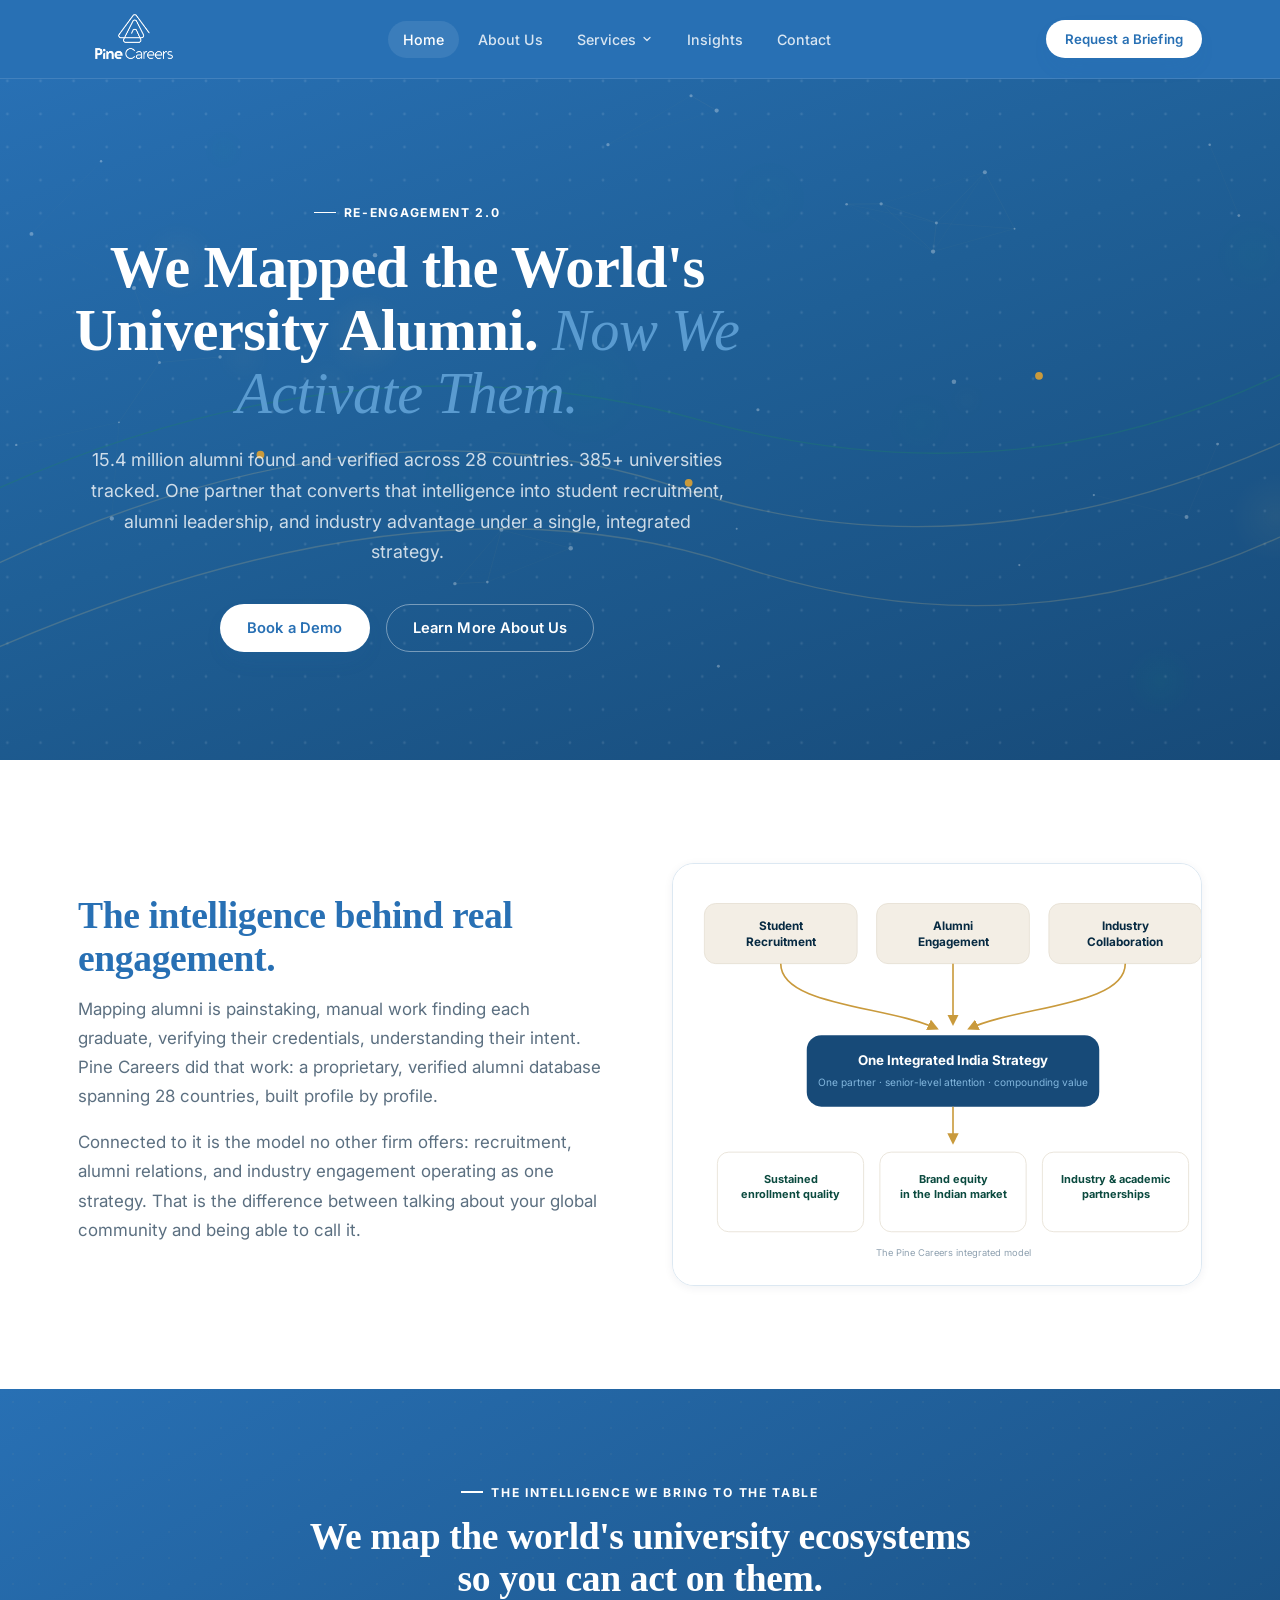
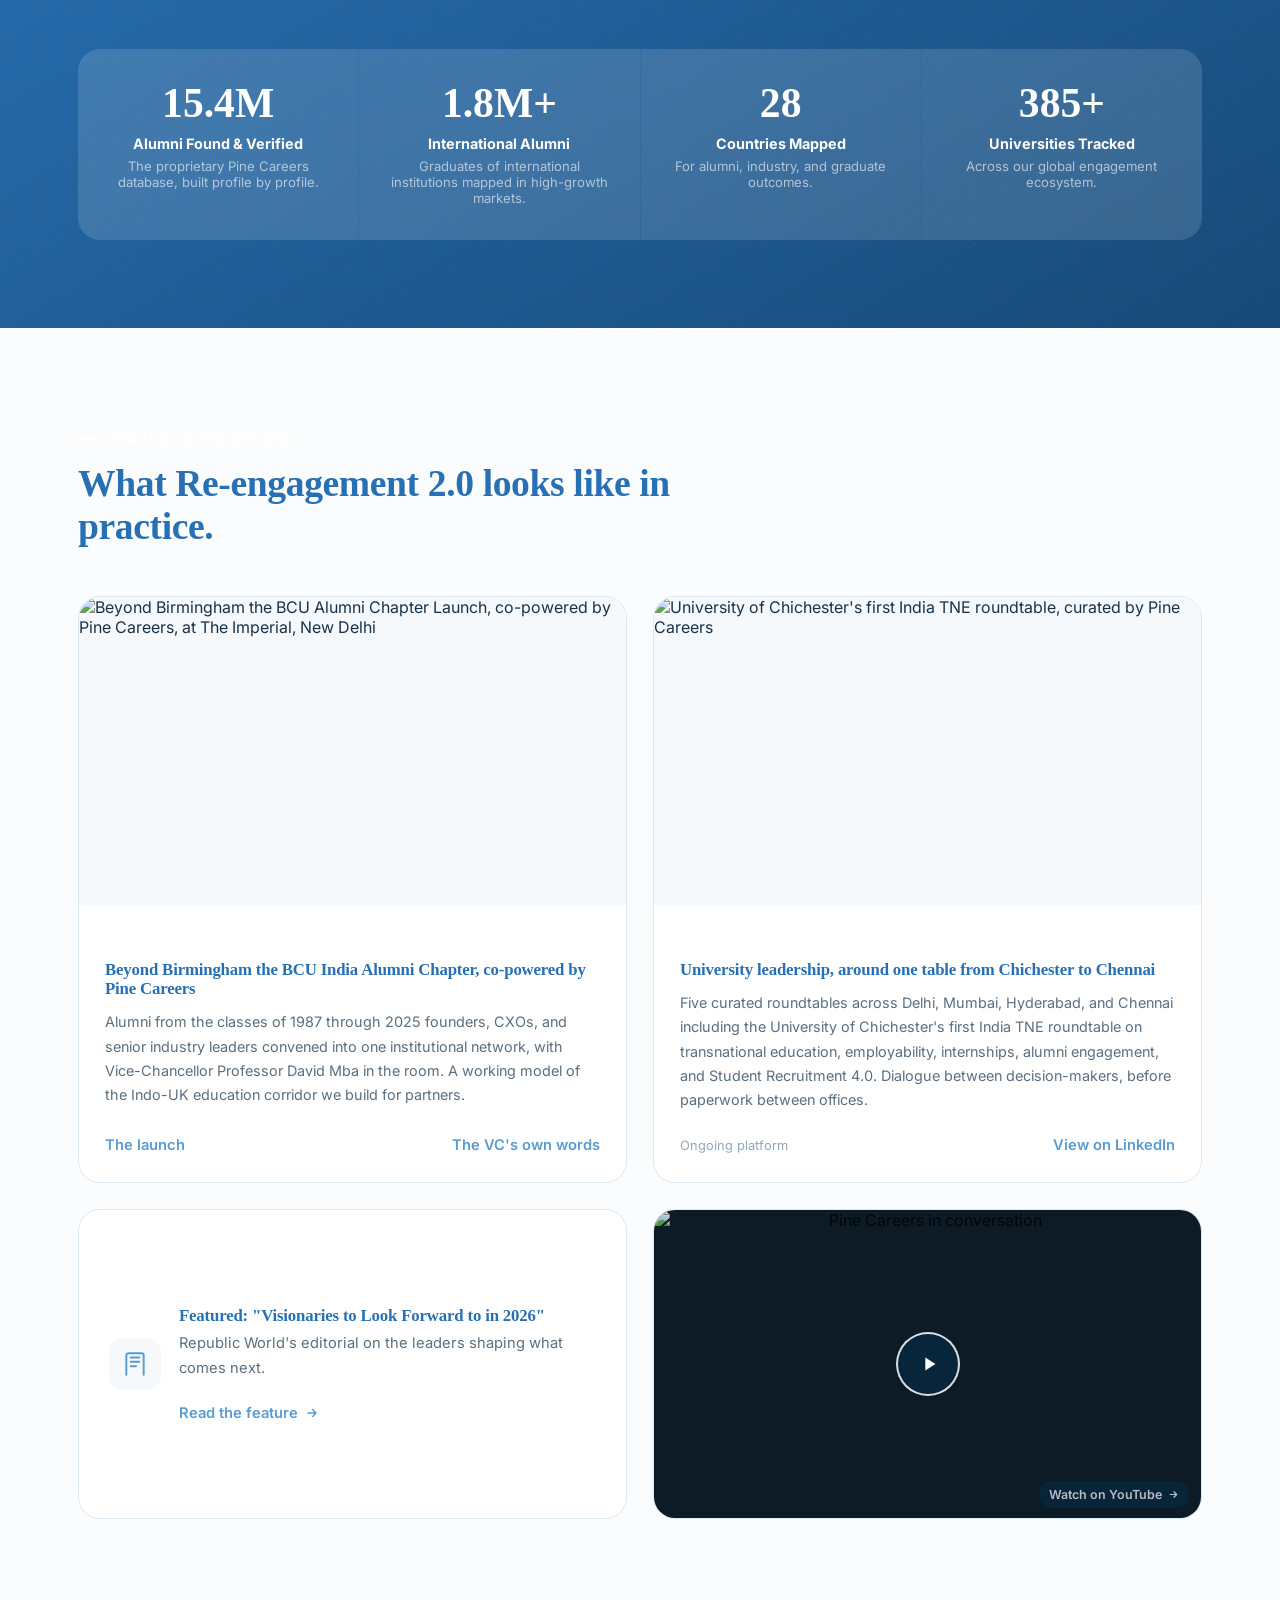
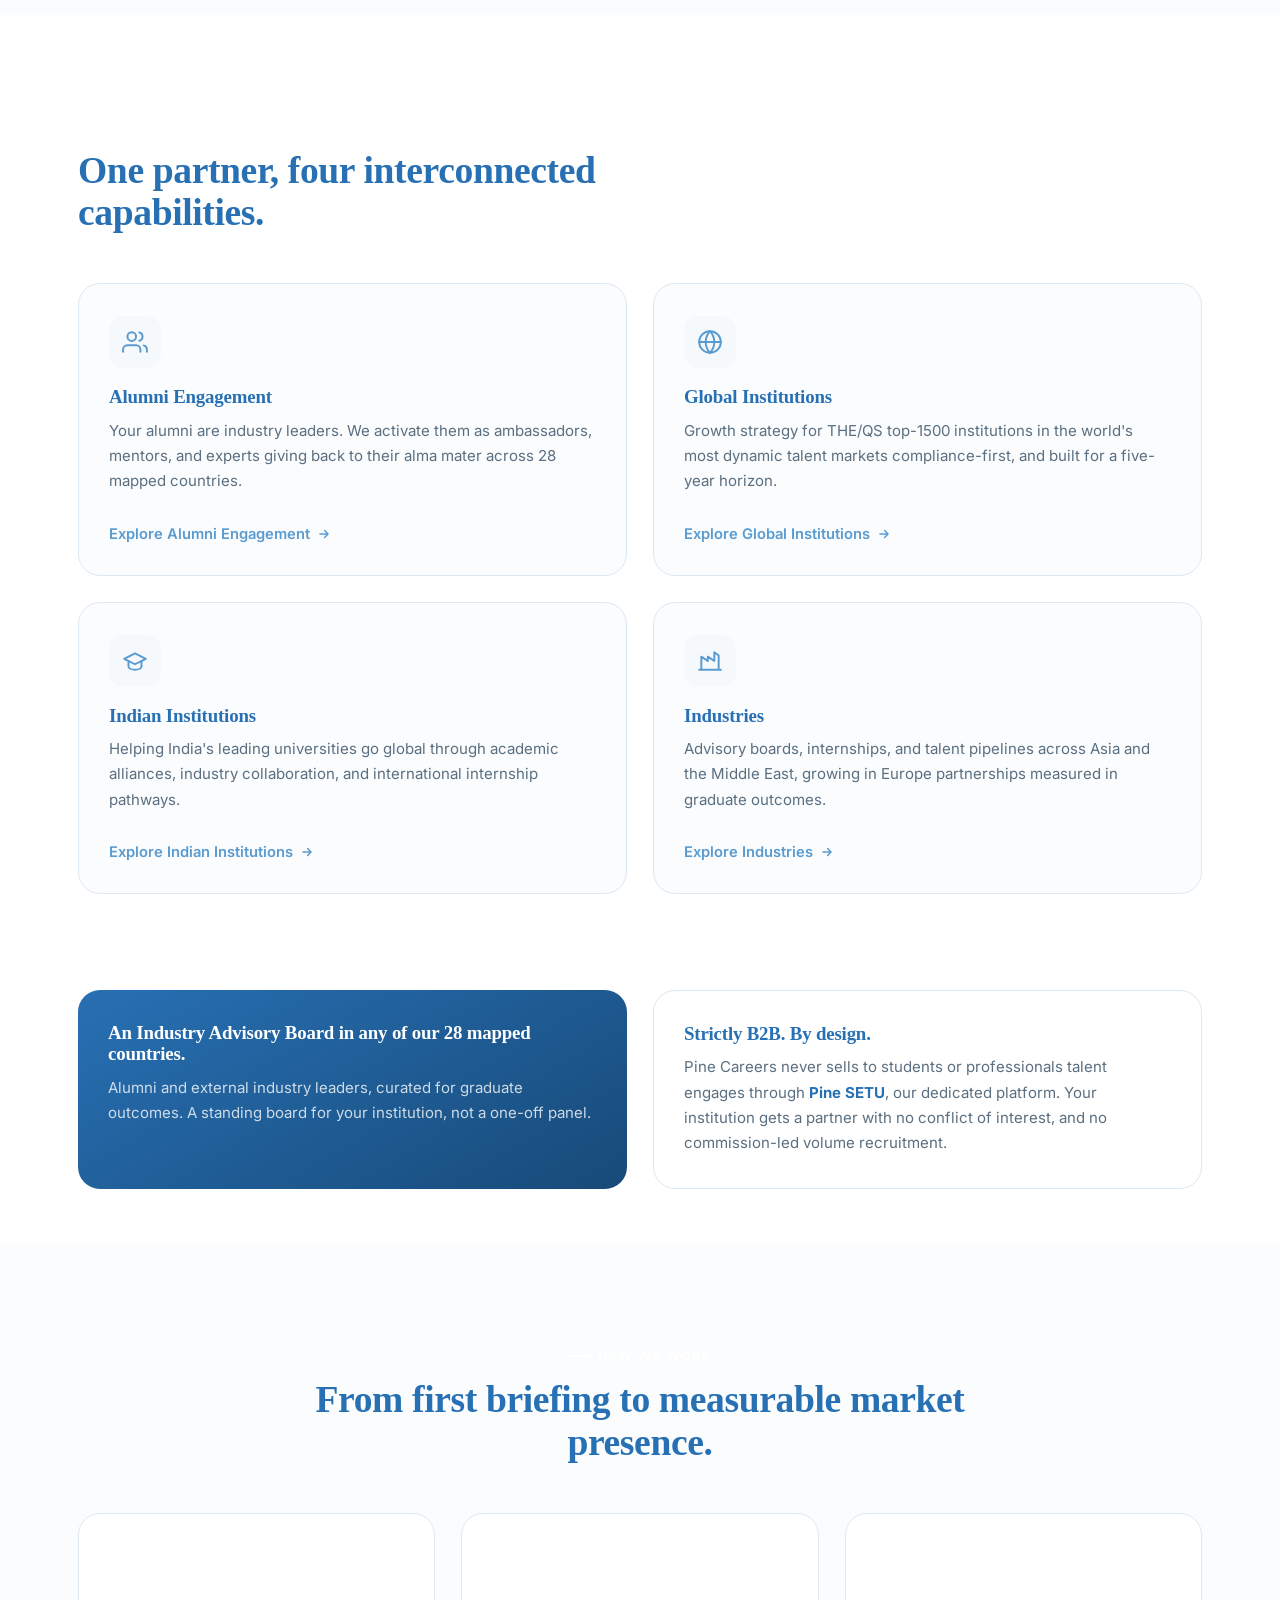
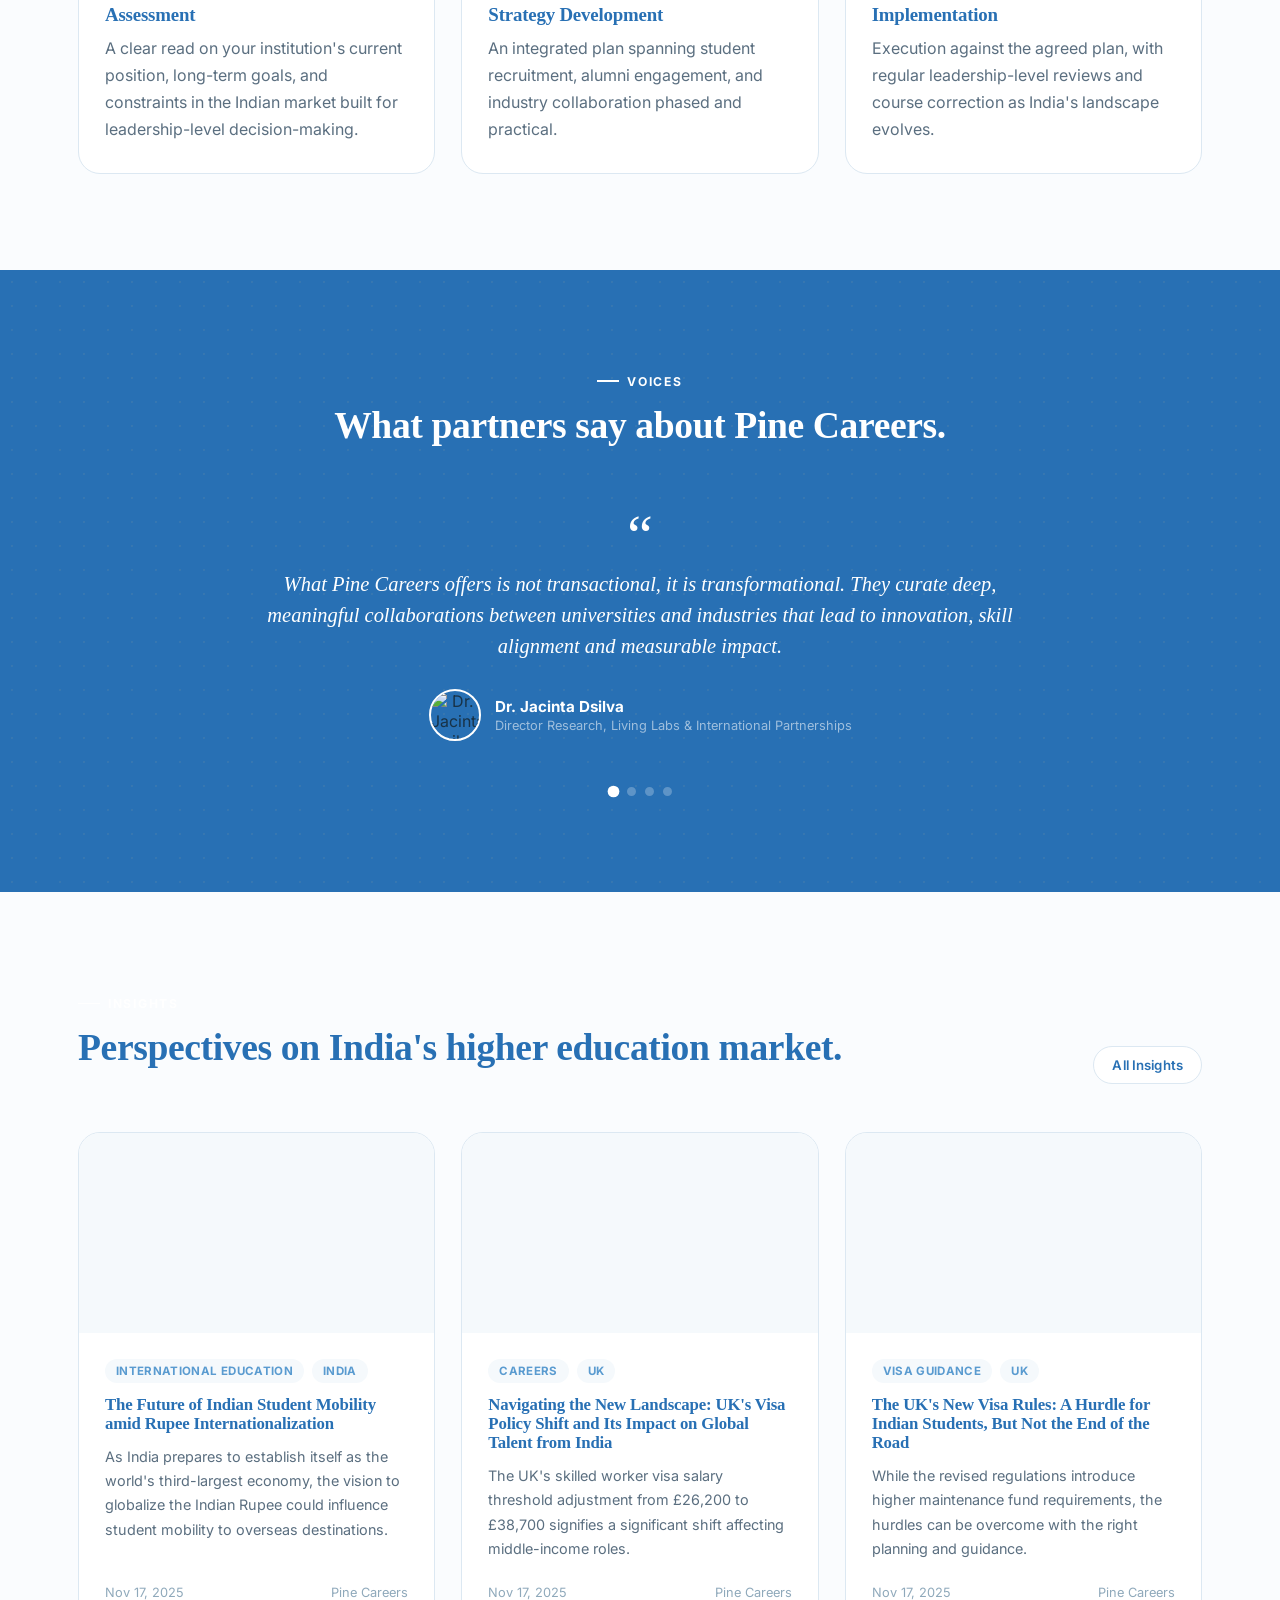
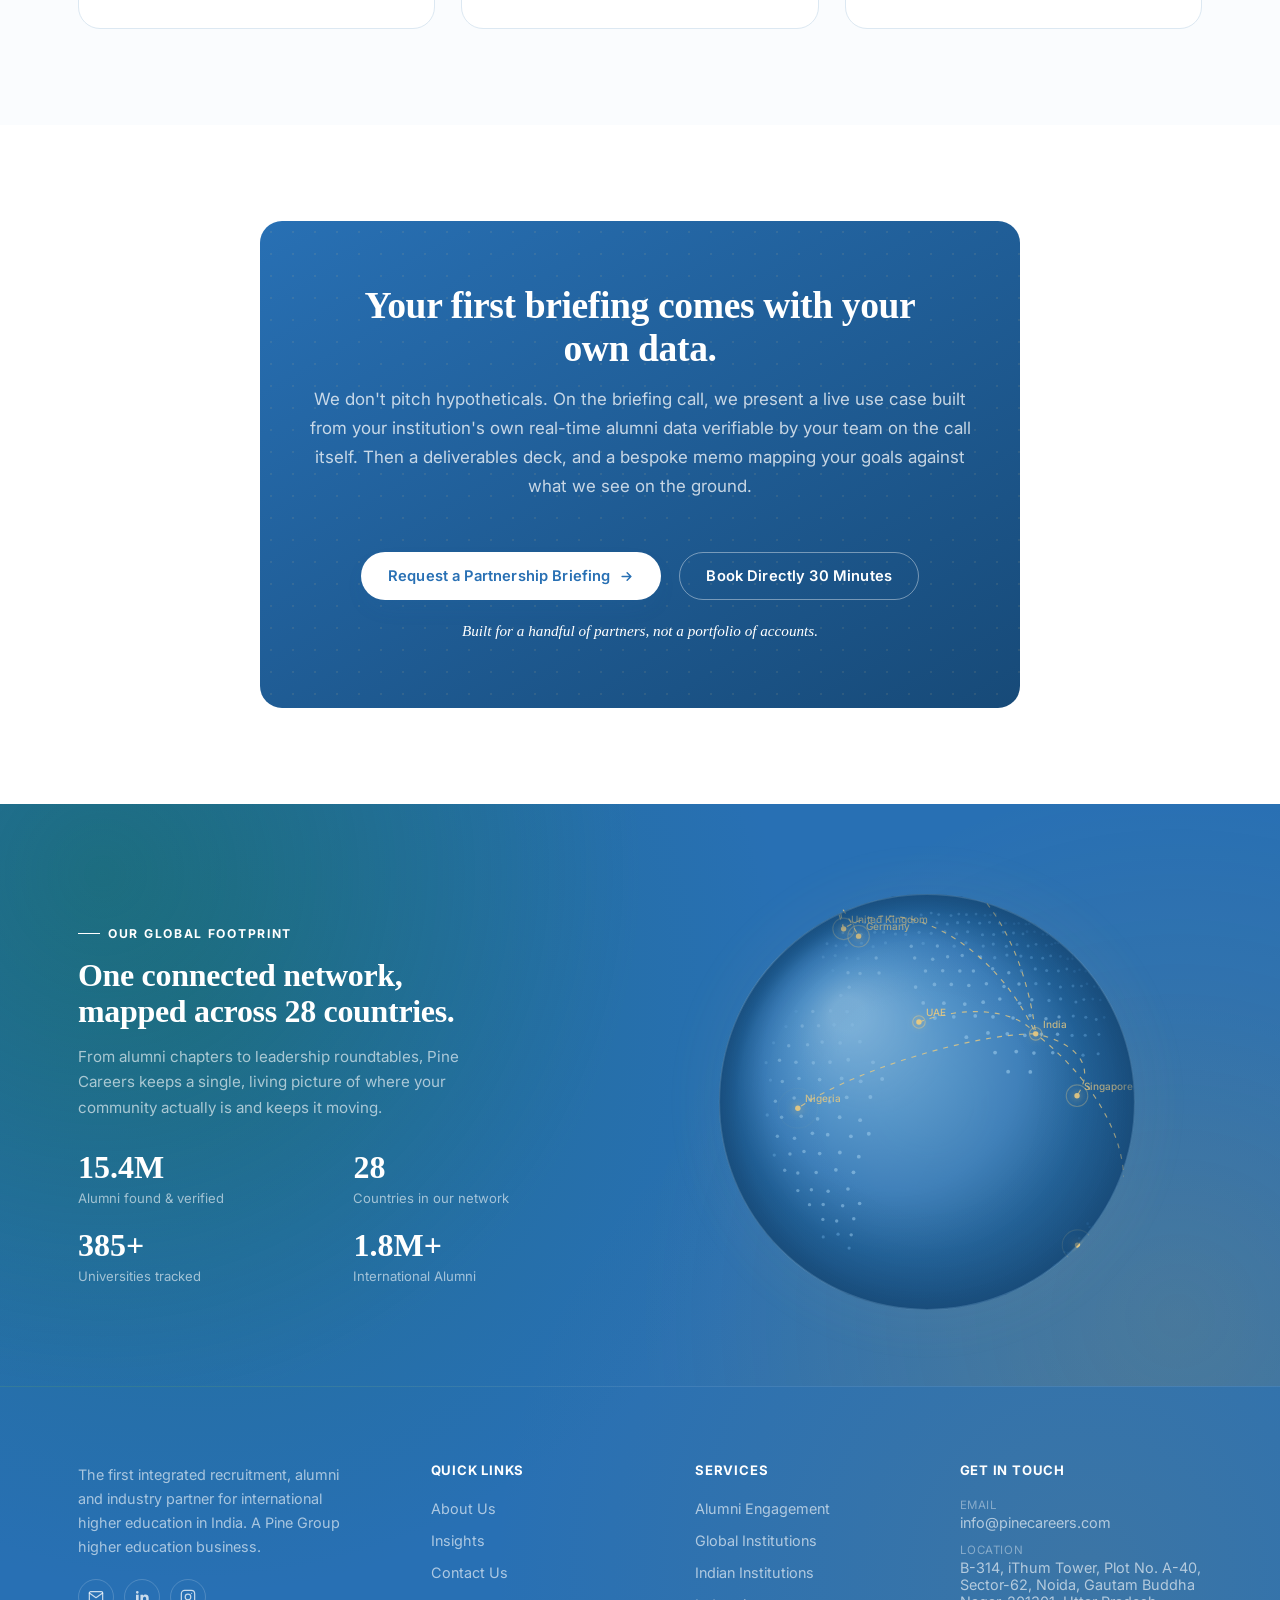
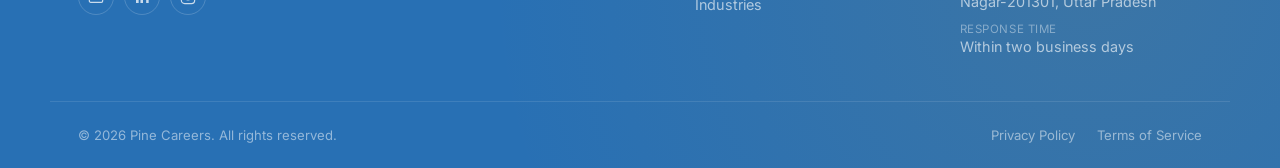
==== commit 1575450e: "Update index.html" ====
--- a/index.html
+++ b/index.html
@@ -374,7 +374,7 @@
             <span class="t-quote-mark">&ldquo;</span>
             <blockquote>What Pine Careers offers is not transactional, it is transformational. They curate deep, meaningful collaborations between universities and industries that lead to innovation, skill alignment and measurable impact.</blockquote>
             <div class="t-person">
-              <div class="t-avatar"><img src="https://staging.pinecareers.com/_astro/dr-jacinta-dsilva.MnMiNT6S_4Rrwf.webp" alt="Dr. Jacinta Dsilva" loading="lazy"></div>
+              <div class="t-avatar"><img src="images/dr-jacintaimg.webp"alt="Dr. Jacinta Dsilva"loading="lazy"></div>
               <div class="t-meta"><div class="t-name">Dr. Jacinta Dsilva</div><div class="t-role">Director Research, Living Labs &amp; International Partnerships</div></div>
             </div>
           </div>
@@ -384,7 +384,7 @@
             <span class="t-quote-mark">&ldquo;</span>
             <blockquote>Abhishek and Prateek have infused research-led thinking in the higher education ecosystem through Pine Careers. Their work encourages creativity, collaboration, and global student experience enabling global institutions to approach global challenges with impact and purpose.</blockquote>
             <div class="t-person">
-              <div class="t-avatar"><img src="https://staging.pinecareers.com/_astro/vijay-bawra.Bo1gLVcF_ZHu0CA.webp" alt="Vijay Bawra" loading="lazy"></div>
+              <div class="t-avatar"><img src="images/vijaybawraimg.webp" alt="Vijay Bawra" loading="lazy"></div>
               <div class="t-meta"><div class="t-name">Vijay Bawra</div><div class="t-role">Senior Director Innovation &amp; Start-ups</div></div>
             </div>
           </div>
@@ -394,7 +394,7 @@
             <span class="t-quote-mark">&ldquo;</span>
             <blockquote>With Pine Careers, Abhishek and Prateek are not just responding to change, they're defining it. Their vision integrates technology, enterprise, and global workforce trends into one powerful ecosystem that's future-proof, not just future-ready.</blockquote>
             <div class="t-person">
-              <div class="t-avatar"><img src="https://staging.pinecareers.com/_astro/sahaj-r-sandhu.BAgkYaFX_Zzys8X.webp" alt="Sahaj R Sandhu" loading="lazy"></div>
+              <div class="t-avatar"><img src="images/sahaj-r-sandhuimg.webp" alt="Sahaj R Sandhu" loading="lazy"></div>
               <div class="t-meta"><div class="t-name">Sahaj R Sandhu</div><div class="t-role">Associate Vice President Partnerships, Startups &amp; MSME Development</div></div>
             </div>
           </div>
@@ -404,7 +404,7 @@
             <span class="t-quote-mark">&ldquo;</span>
             <blockquote>Pine Careers is fundamentally redefining global career pathways for Indian students. Their focus on employability, enterprise, and alumni engagement is the most impactful shift I have observed in international higher education. It's a roadmap to global career success.</blockquote>
             <div class="t-person">
-              <div class="t-avatar"><img src="https://staging.pinecareers.com/_astro/dr-reena-das.CnEb5ef5_Z9RMP1.webp" alt="Dr. Reena Das" loading="lazy"></div>
+              <div class="t-avatar"><img src="images/dr-reena-dasimg.webp" alt="Dr. Reena Das" loading="lazy"></div>
               <div class="t-meta"><div class="t-name">Dr. Reena Das</div><div class="t-role">Chief Human Resource Officer</div></div>
             </div>
           </div>
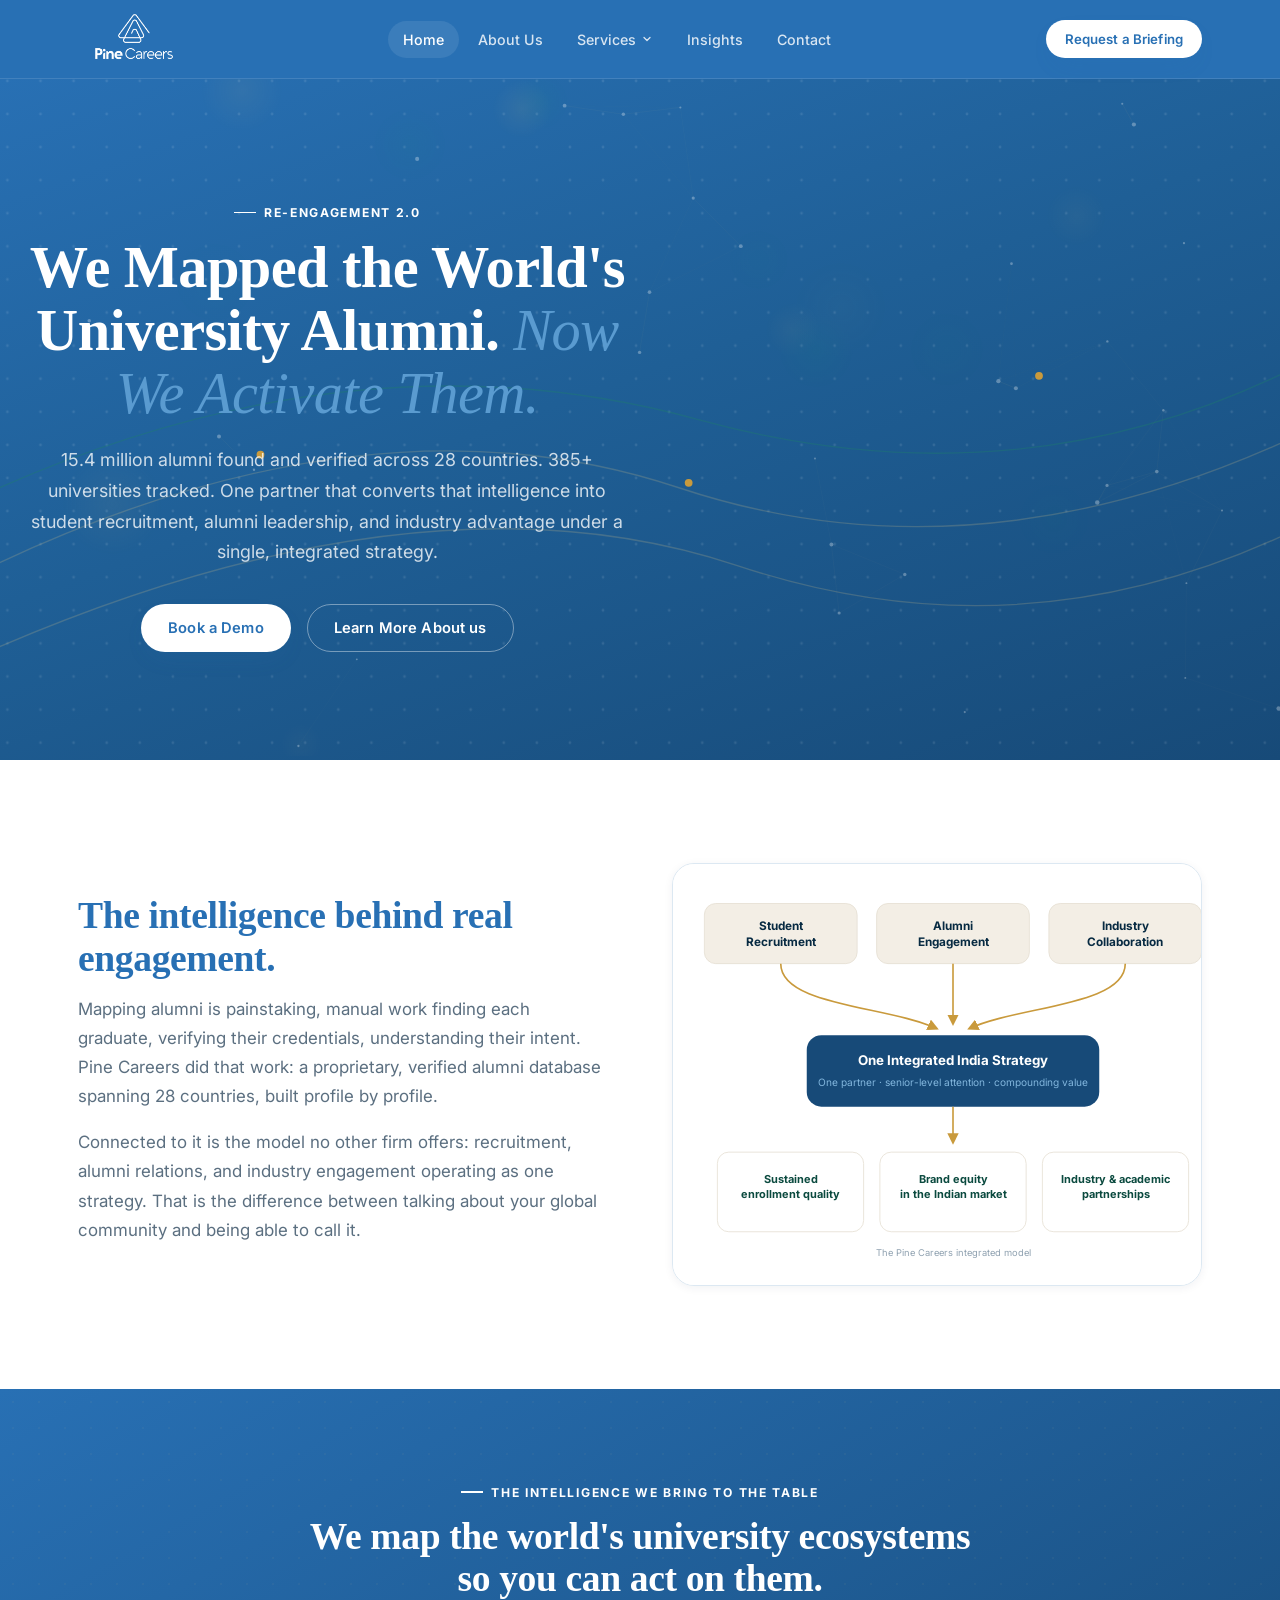
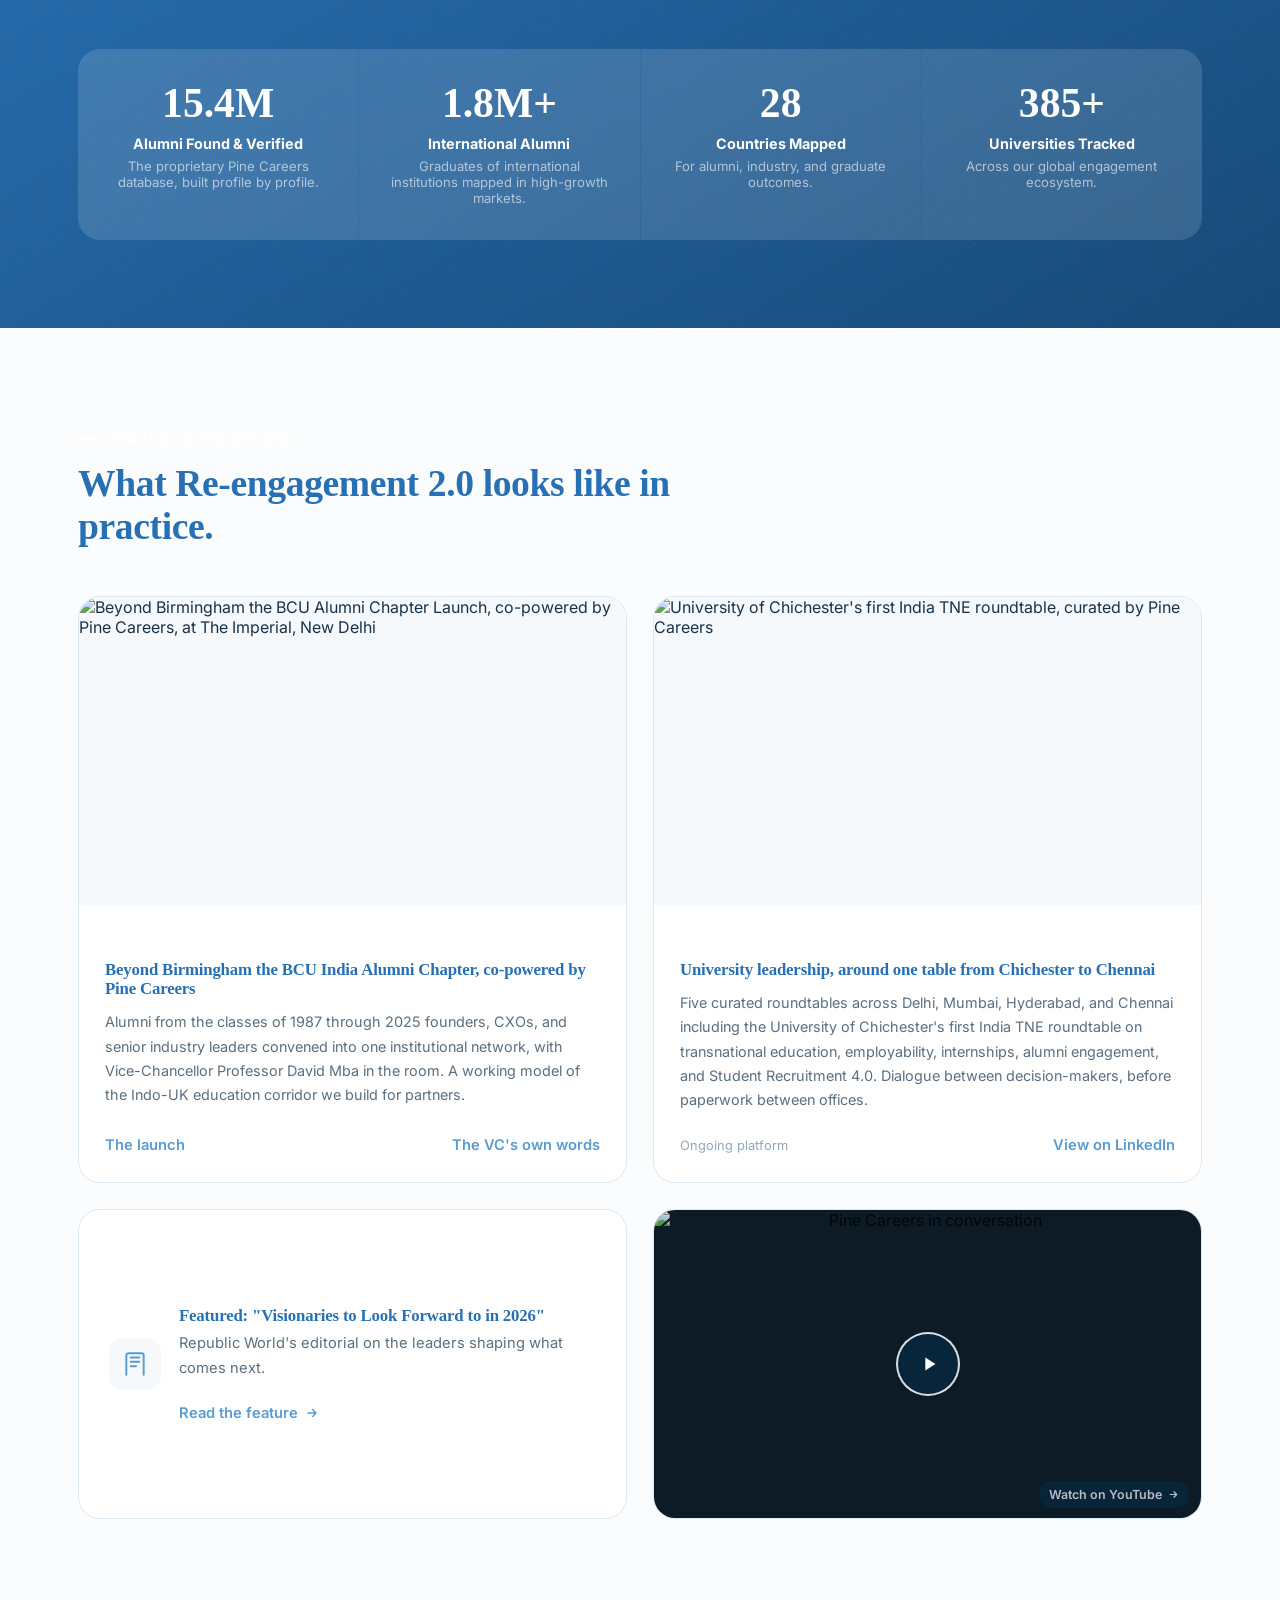
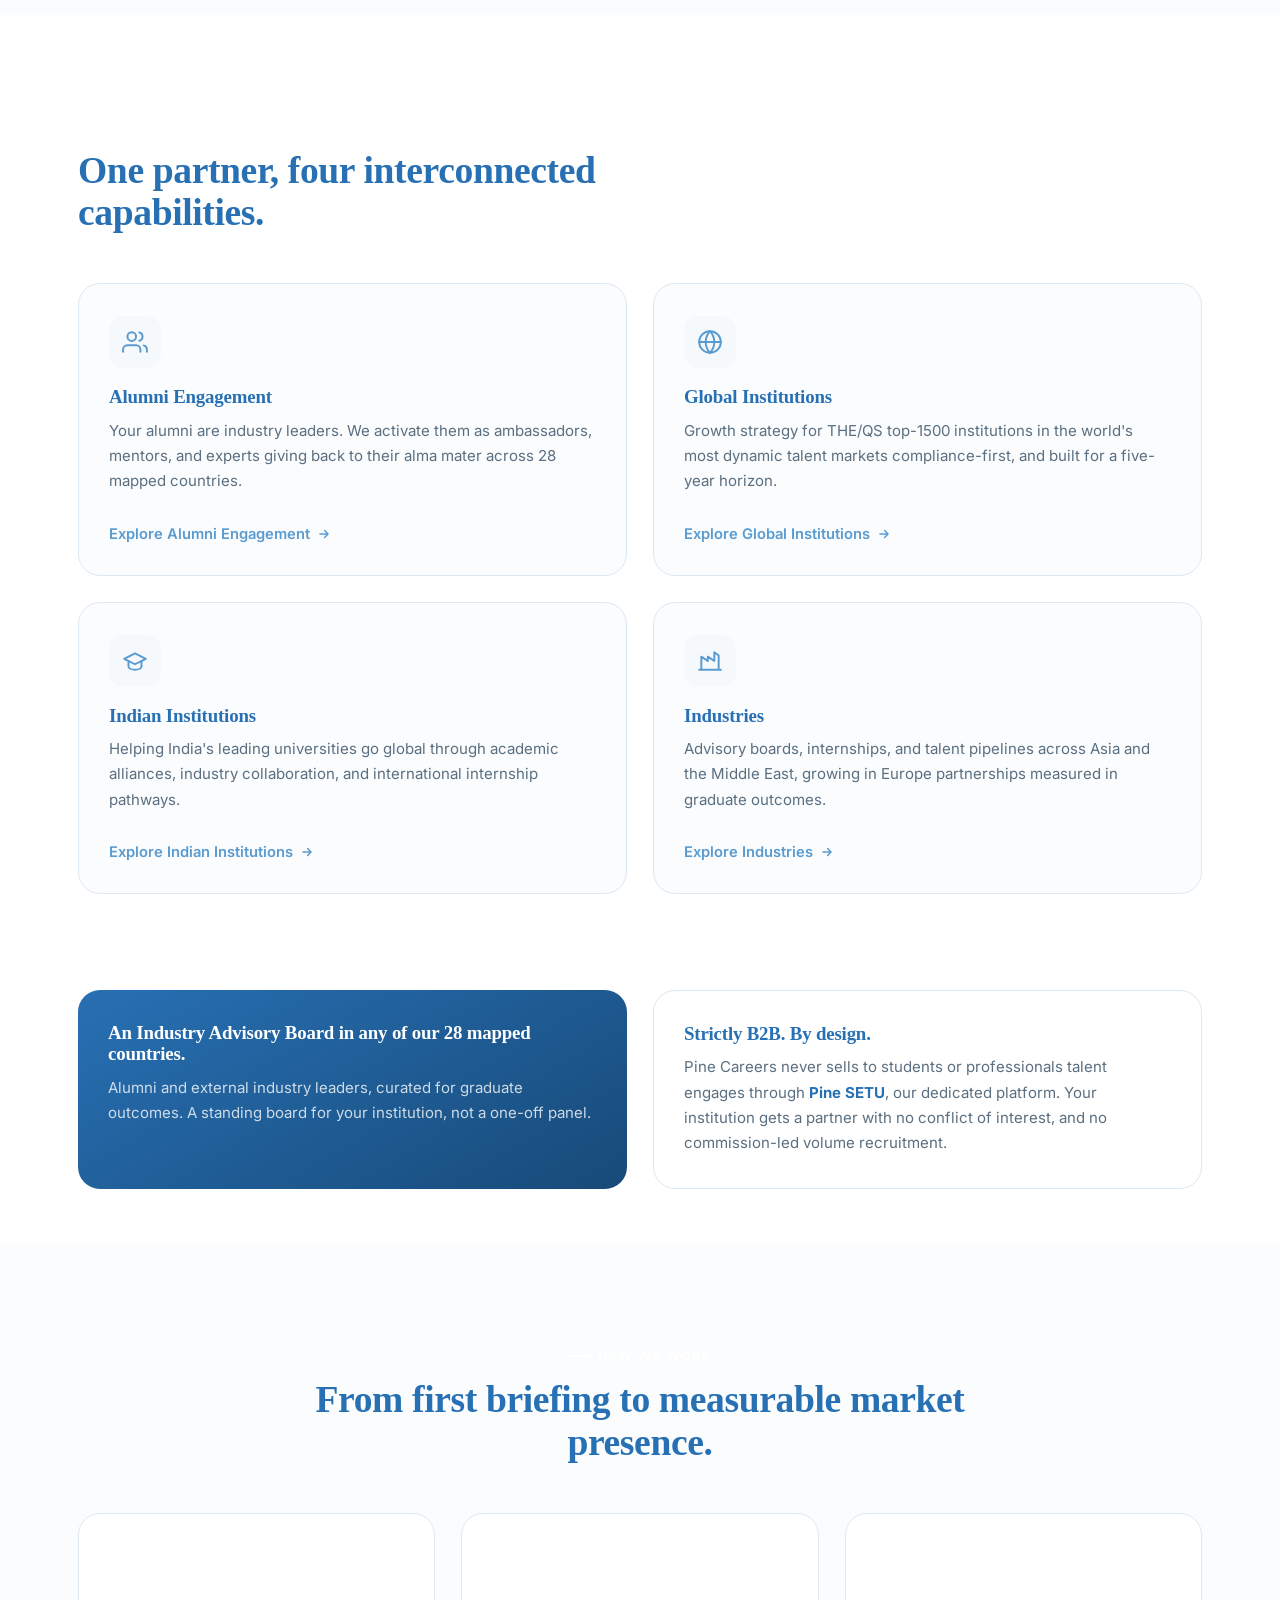
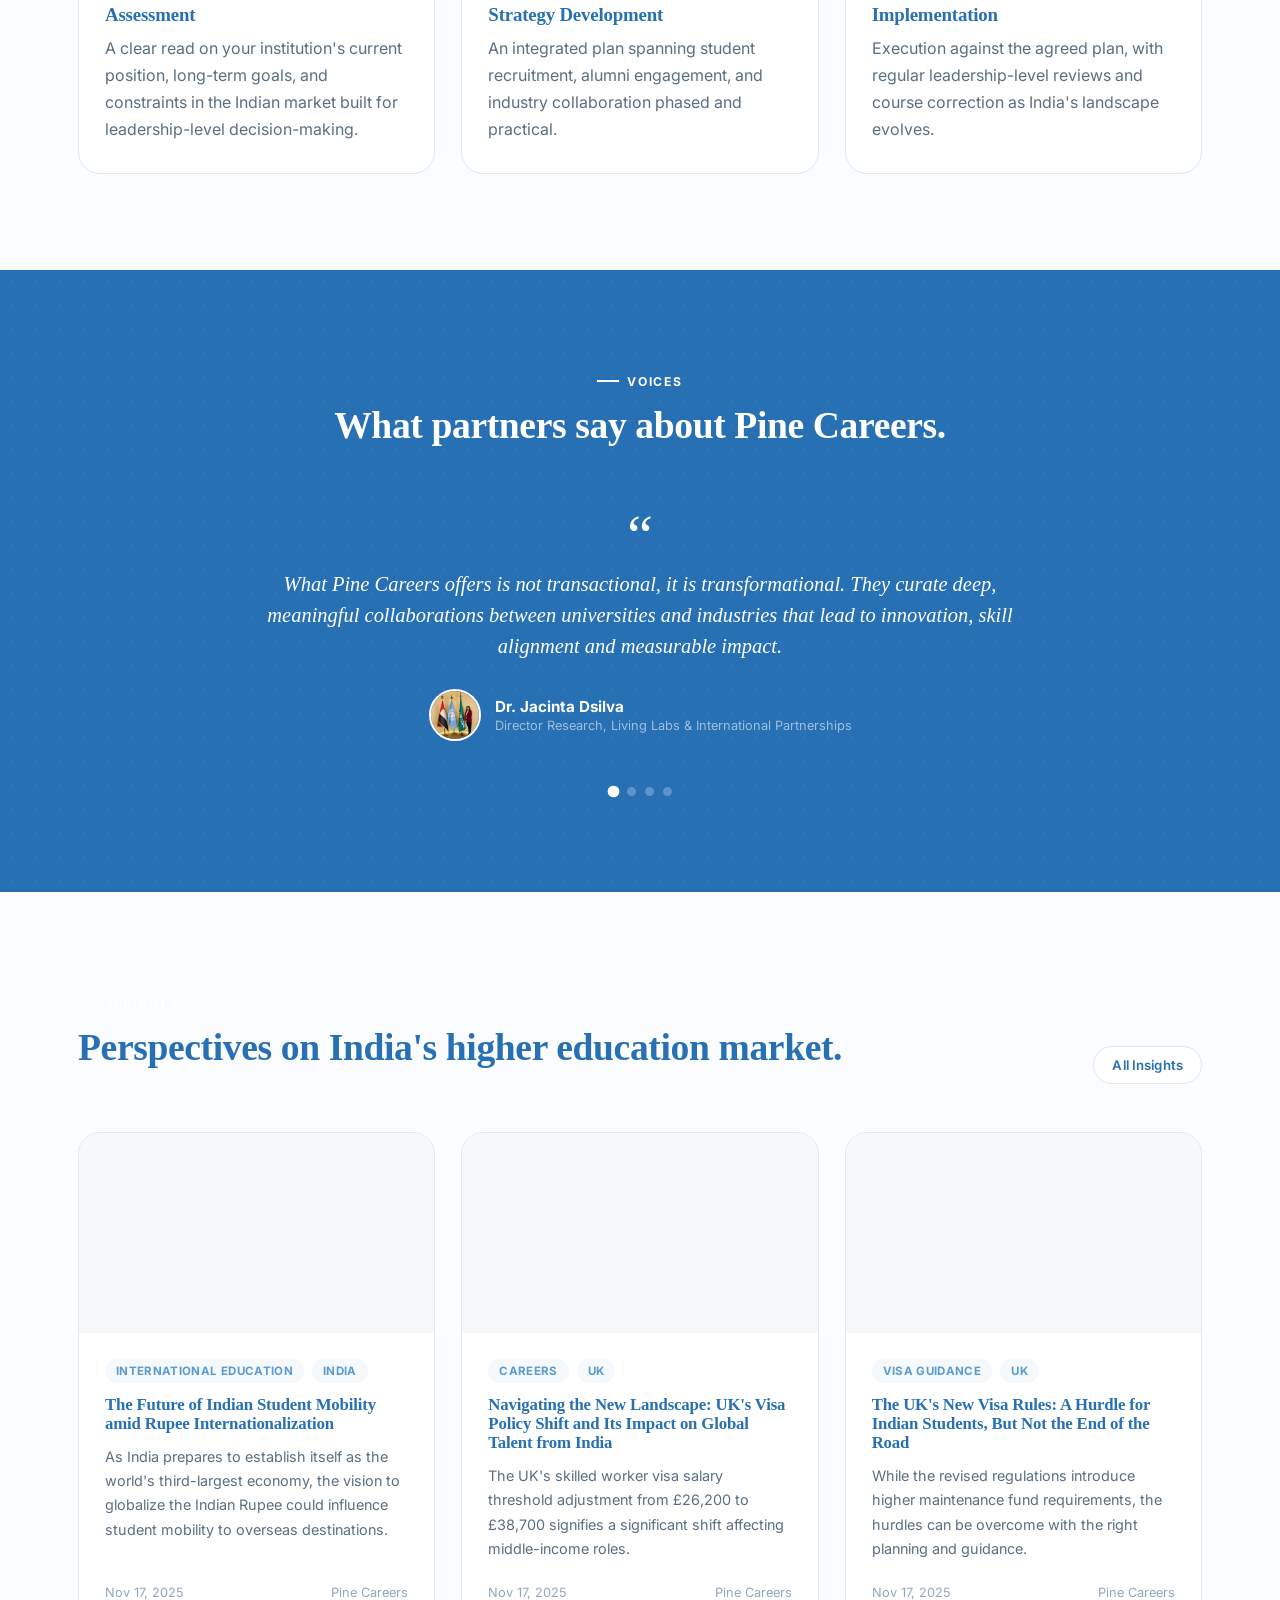
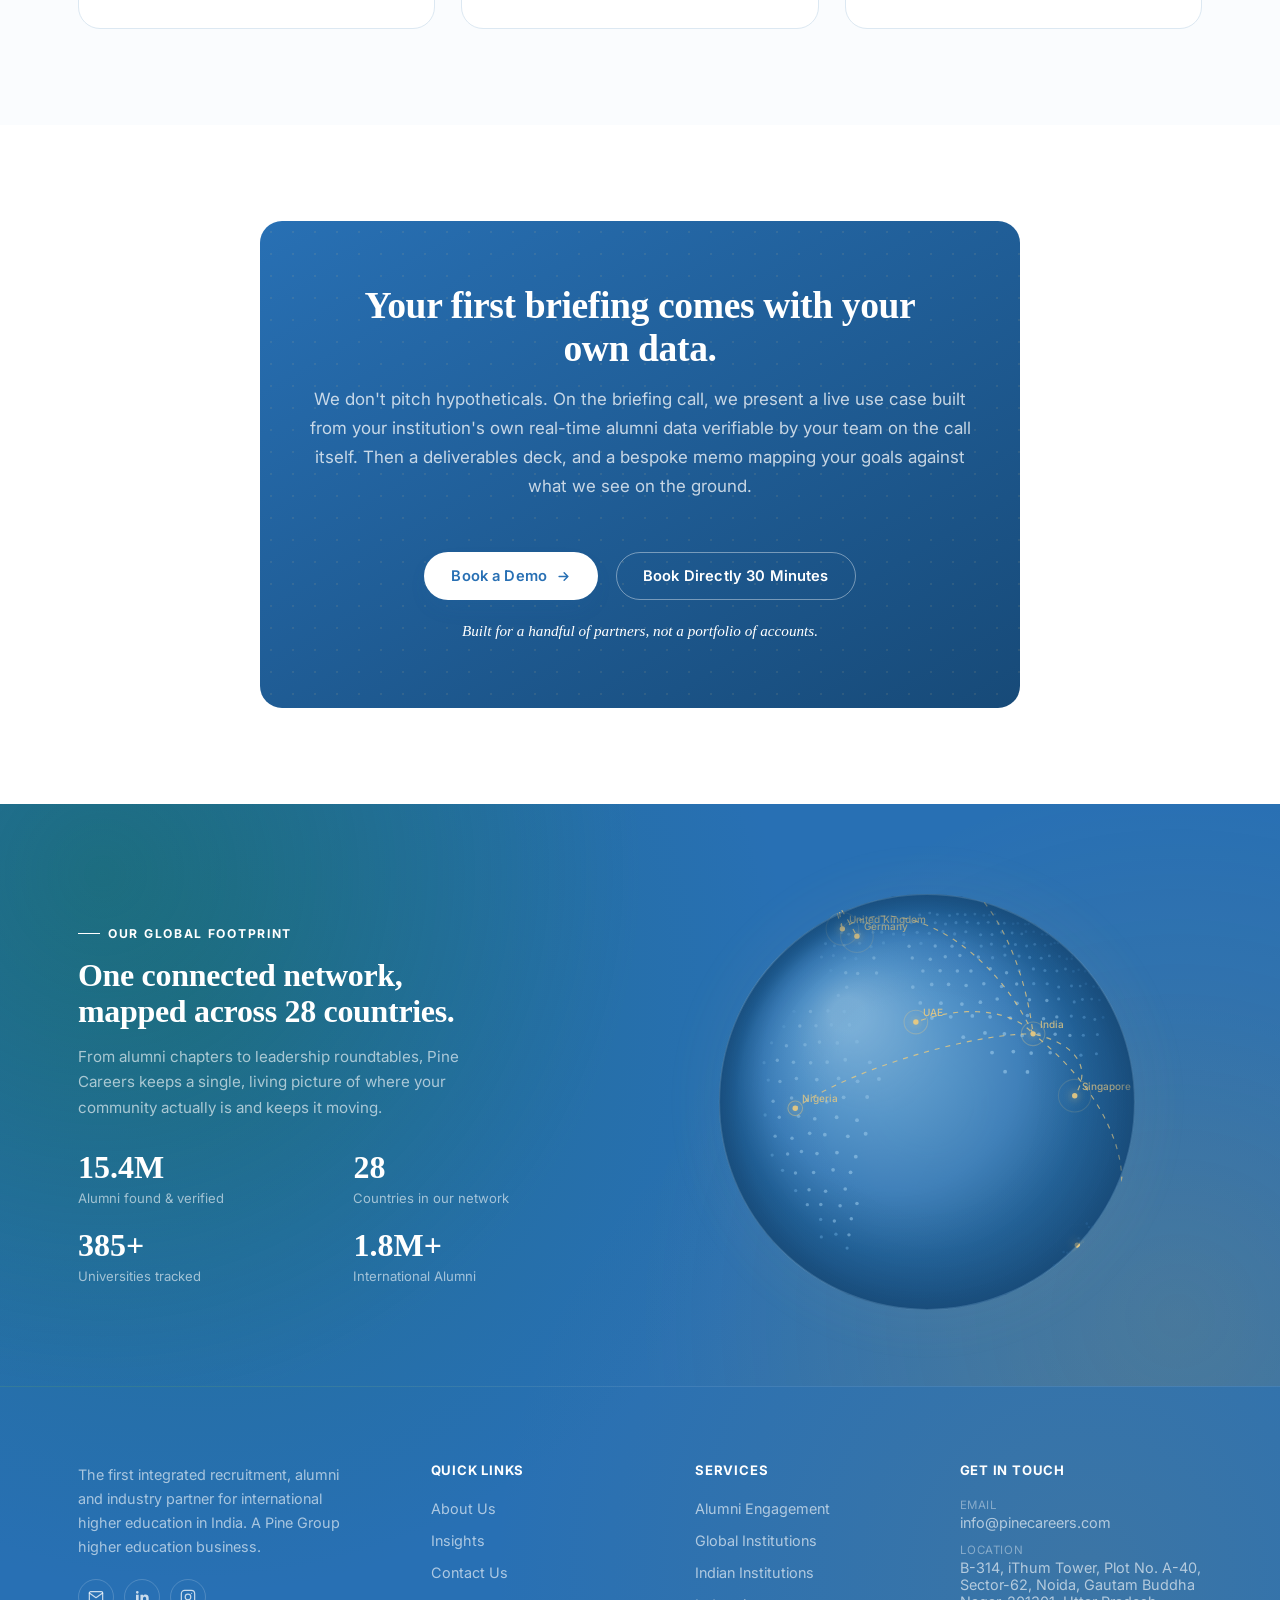
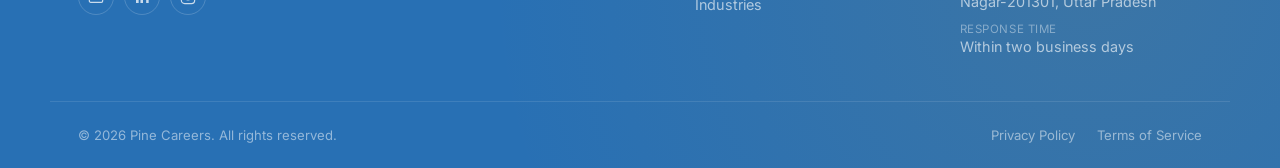
==== commit 6173965b: "Update call-to-action buttons in index.html" ====
--- a/index.html
+++ b/index.html
@@ -43,9 +43,9 @@
     <h1 class="reveal visible">We Mapped the World's University Alumni. <em>Now We Activate Them.</em></h1>
     <p class="lead">15.4 million alumni found and verified across 28 countries. 385+ universities tracked. One partner that converts that intelligence into student recruitment, alumni leadership, and industry advantage under a single, integrated strategy.</p>
     <div class="hero-actions">
-      <a href="contact.html" class="btn btn-gold">Request a Partnership Briefing
+      <a href="contact.html" class="btn btn-gold"> Book a Demo
         <svg width="15" height="15" viewBox="0 0 24 24" fill="none" stroke="currentColor" stroke-width="2.4" stroke-linecap="round" stroke-linejoin="round"><path d="M5 12h14M13 6l6 6-6 6"/></svg></a>
-      <a href="about.html" class="btn btn-outline-light">Learn More About Us</a>
+      <a href="about.html" class="btn btn-outline-light">Learn More About us</a>
     </div>
   </div>
 </section> -->
@@ -97,7 +97,7 @@
         </a>
 
         <a href="about.html" class="btn btn-outline-light">
-          Learn More About Us
+          Learn More About us
         </a>
       </div>
     </div>
@@ -463,7 +463,7 @@
     <div class="cta-band reveal">
       <h2>Your first briefing comes with your own data.</h2>
       <p class="lead">We don't pitch hypotheticals. On the briefing call, we present a live use case built from your institution's own real-time alumni data verifiable by your team on the call itself. Then a deliverables deck, and a bespoke memo mapping your goals against what we see on the ground.</p>
-      <a href="contact.html" class="btn btn-gold">Request a Partnership Briefing
+      <a href="contact.html" class="btn btn-gold"> Book a Demo
         <svg width="15" height="15" viewBox="0 0 24 24" fill="none" stroke="currentColor" stroke-width="2.4" stroke-linecap="round" stroke-linejoin="round"><path d="M5 12h14M13 6l6 6-6 6"/></svg></a>
       <a href="https://calendly.com/abhishek-pinecareers/30min" target="_blank" rel="noopener" class="btn btn-outline-light" style="margin-top:34px; margin-left:14px;">Book Directly 30 Minutes</a>
       <p class="cta-note">Built for a handful of partners, not a portfolio of accounts.</p>
--- a/css/style.css
+++ b/css/style.css
@@ -733,8 +733,8 @@
   display: flex;
   align-items: center;
   justify-content: center;
-  gap: 48px;
-  max-width: 1200px;
+  gap: 40px;
+  max-width: 1320px;
   margin: 0 auto;
   width: 100%;
 }
@@ -742,36 +742,42 @@
 .hero-inner {
   position: relative;
   z-index: 5;
-  flex: 0 1 760px;
-  padding-right: 30px;
+  flex: 1 1 620px;
+  min-width: 0;
+  padding-right: 20px;
 }
 
 .hero-map {
-  flex: 0 1 420px;
+  flex: 1.25 1 560px;
+  min-width: 0;
   display: flex;
   justify-content: center;
   align-items: center;
   pointer-events: auto;
   position: relative;
   z-index: 4;
-  transform: translateX(100px);
-  margin-left: 10px;
 }
 
 .hero-map svg {
-  width: 100%;
-  height: auto;
-  max-height: 460px;
+  display: block;
 }
 
 
 /* ==========================================================================
    WORLD MAP WRAPPER
+   The aspect-ratio box keeps width and height locked together, so the
+   map always scales down (or up) as a single unit and never grows
+   wider/taller than its box. Since it can never exceed its own
+   container, it can never be clipped by .hero's overflow:hidden either
+   — at any screen size, including in-between "laptop" widths and the
+   narrower viewport DevTools leaves when docked.
    ========================================================================== */
 
 .world-map-wrapper {
   width: 100%;
-  height: 420px;
+  max-width: 640px;
+  aspect-ratio: 850 / 400;
+  margin: 0 auto;
   display: flex;
   align-items: center;
   justify-content: center;
@@ -784,12 +790,13 @@
    WORLD MAP
    ========================================================================== */
 
-.world-map {
-  width: 220% !important;
-  height: 420px !important;
+.world-map,
+#worldMap {
+  width: 100% !important;
+  height: 100% !important;
   max-width: none !important;
+  max-height: none !important;
   display: block;
-  overflow: visible;
   flex-shrink: 0;
   pointer-events: auto;
 }
@@ -897,41 +904,47 @@
 
 
 /* ==========================================================================
-   TABLET MAP
+   TABLET MAP (text and map share the row, narrower columns)
    ========================================================================== */
 
 @media (max-width: 1100px) {
 
   .hero-inner {
-    flex: 0 0 50%;
-    max-width: 50%;
+    flex: 1 1 46%;
+    max-width: 46%;
     padding-right: 20px;
   }
 
   .hero-map {
-    flex: 0 0 50%;
-    max-width: 50%;
-    transform: translateX(20px);
-    margin-left: 0;
-  }
-}
-
-
-/* ==========================================================================
-   DESKTOP MAP
-   ========================================================================== */
-
-@media (min-width: 1200px) {
+    flex: 1 1 54%;
+    max-width: 54%;
+  }
 
   .world-map-wrapper {
-    height: 300px;
-    max-width: 700px;
-  }
-}
-
-
-/* ==========================================================================
-   TABLET
+    max-width: 480px;
+  }
+}
+
+
+/* ==========================================================================
+   LARGE DESKTOP MAP (extra room once the row has space to spare)
+   ========================================================================== */
+
+@media (min-width: 1440px) {
+
+  .hero-flex {
+    max-width: 1440px;
+    gap: 56px;
+  }
+
+  .world-map-wrapper {
+    max-width: 760px;
+  }
+}
+
+
+/* ==========================================================================
+   TABLET (map stacks under text, full row width)
    ========================================================================== */
 
 @media (max-width: 991px) {
@@ -944,18 +957,18 @@
   .hero-inner {
     flex: none;
     width: 100%;
+    max-width: 100%;
+    padding-right: 0;
   }
 
   .hero-map {
     width: 100%;
+    max-width: 100%;
     flex: none;
-    transform: none;
-    margin-left: 0;
   }
 
   .world-map-wrapper {
-    height: 270px;
-    max-width: 760px;
+    max-width: 480px;
   }
 }
 
@@ -977,7 +990,7 @@
     margin: 0 auto;
     padding: 0;
 
-    gap: 0 !important;
+    gap: 32px;
   }
 
 
@@ -1014,71 +1027,15 @@
     width: 100%;
     max-width: 100%;
 
-    margin: 0 !important;
-    padding: 0 !important;
-
-    height: auto !important;
-    min-height: 0 !important;
-    max-height: none !important;
-
-    transform: none !important;
-
-    overflow: visible !important;
+    margin: 0;
+    padding: 0 20px;
 
     box-sizing: border-box;
   }
 
   .world-map-wrapper {
     width: 100%;
-
-    height: auto !important;
-    min-height: 0 !important;
-    max-height: none !important;
-
-    margin: 0 !important;
-    padding: 0 !important;
-
-    overflow: visible !important;
-
-    box-sizing: border-box;
-  }
-
-  #worldMap {
-    width: 100%;
-
-    height: auto !important;
-    min-height: 0 !important;
-    max-height: none !important;
-
-    margin: 0 !important;
-    padding: 0 !important;
-
-    overflow: visible !important;
-
-    box-sizing: border-box;
-  }
-
-  #worldMap svg {
-    width: 100%;
-    height: auto;
-
-    margin: 0 !important;
-    padding: 0 !important;
-
-    transform: none !important;
-
-    display: block;
-  }
-
-  .world-map {
-    margin: 0 !important;
-    padding: 0 !important;
-
-    height: auto !important;
-
-    max-width: none !important;
-
-    display: block;
+    max-width: 480px;
   }
 }
 
@@ -1095,13 +1052,11 @@
 
     margin: 0 auto;
     padding: 0;
-
-    gap: 0 !important;
   }
 
 
   /* ------------------------------------------------------------------------
-     MOBILE TEXT — EQUAL LEFT / RIGHT SPACE
+     MOBILE TEXT   EQUAL LEFT / RIGHT SPACE
      ------------------------------------------------------------------------ */
 
   .hero-inner {
@@ -1126,96 +1081,14 @@
     width: 100%;
     max-width: 100%;
 
-    margin-top: 0 !important;
-    margin-right: 0 !important;
-    margin-bottom: 0 !important;
-    margin-left: 0 !important;
-
-    padding: 0 !important;
-
-    height: auto !important;
-    min-height: 0 !important;
-    max-height: none !important;
-
-    transform: none !important;
-
-    overflow: visible !important;
+    margin: 0;
+    padding: 0 16px;
 
     box-sizing: border-box;
   }
 
   .world-map-wrapper {
-    width: 100%;
-
-    height: auto !important;
-    min-height: 0 !important;
-    max-height: none !important;
-
-    margin: 0 !important;
-    padding: 0 !important;
-
-    overflow: visible !important;
-
-    display: block;
-
-    box-sizing: border-box;
-  }
-
-  #worldMap {
-    width: 100%;
-
-    height: auto !important;
-    min-height: 0 !important;
-    max-height: none !important;
-
-    margin: 0 !important;
-    padding: 0 !important;
-
-    overflow: visible !important;
-
-    box-sizing: border-box;
-  }
-
-  #worldMap svg {
-    width: 100%;
-    height: auto;
-
-    margin: 0 !important;
-    padding: 0 !important;
-
-    transform: none !important;
-
-    display: block;
-  }
-
-  .world-map {
-    width: 100% !important;
-    height: auto !important;
-
-    margin: 0 !important;
-    padding: 0 !important;
-
-    max-width: none !important;
-
-    object-fit: contain;
-    object-position: top center;
-
-    display: block;
-  }
-
-  .map-dots circle {
-    transition: opacity 0.2s ease;
-  }
-
-  .map-routes path {
-    transition:
-      stroke 0.2s ease,
-      stroke-width 0.2s ease,
-      stroke-opacity 0.2s ease;
-  }
-
-  .india-beacon {
-    pointer-events: none;
+    max-width: 100%;
   }
 }
 
@@ -2777,6 +2650,8 @@
 }
 
 
+
+
 /* ==========================================================================
    RESPONSIVE TABLET
    ========================================================================== */
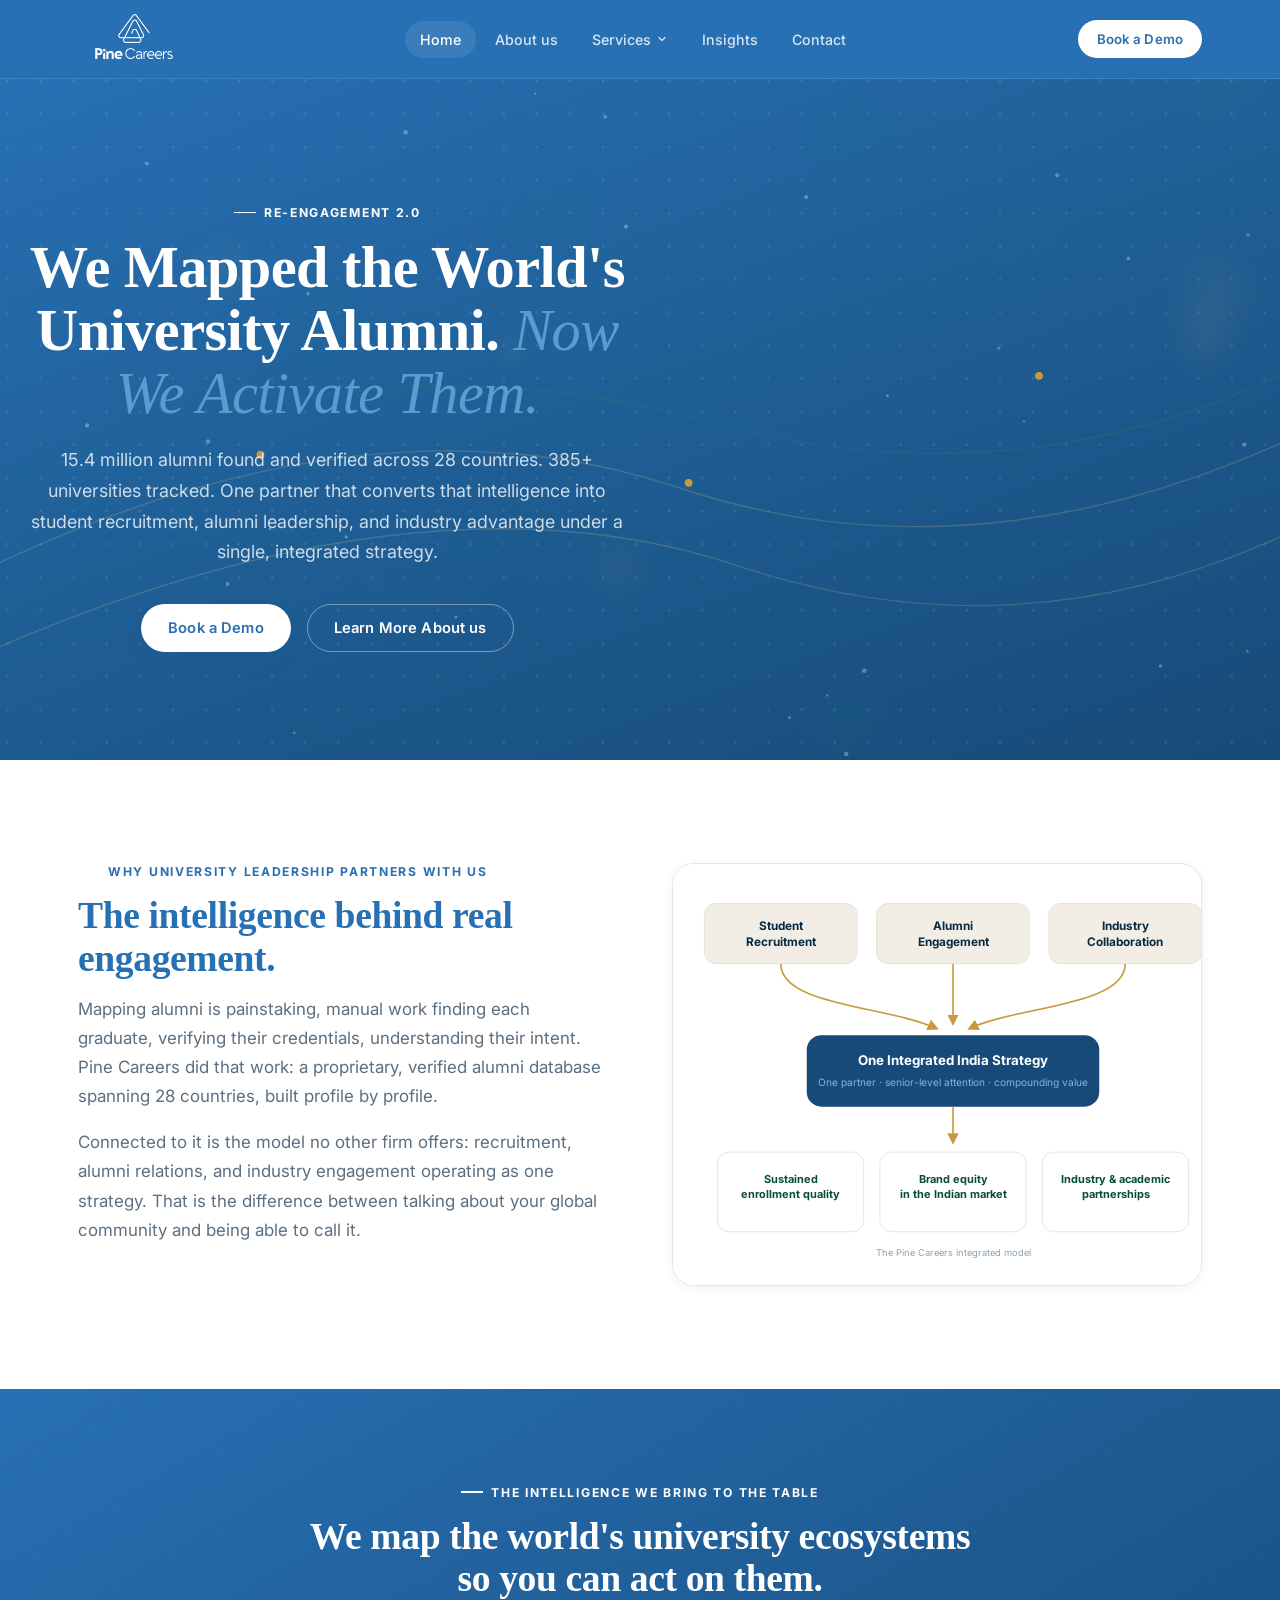
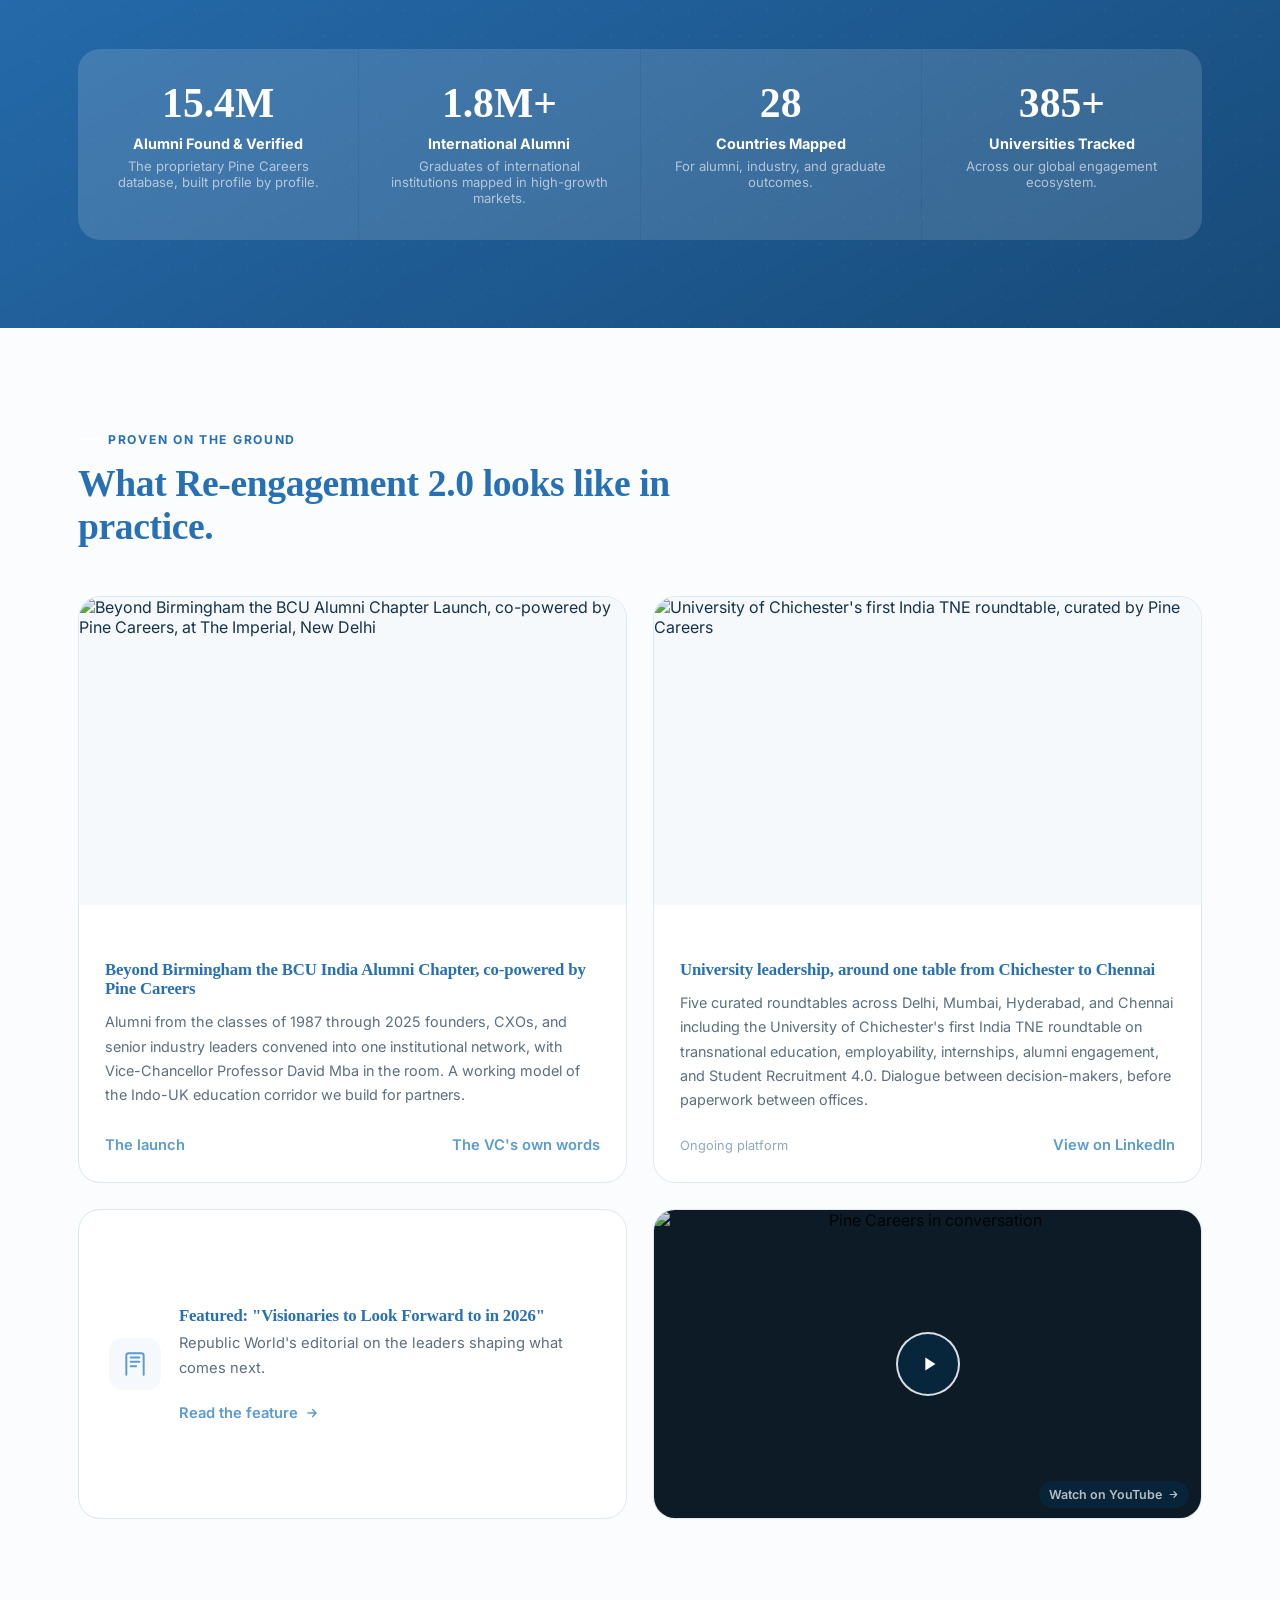
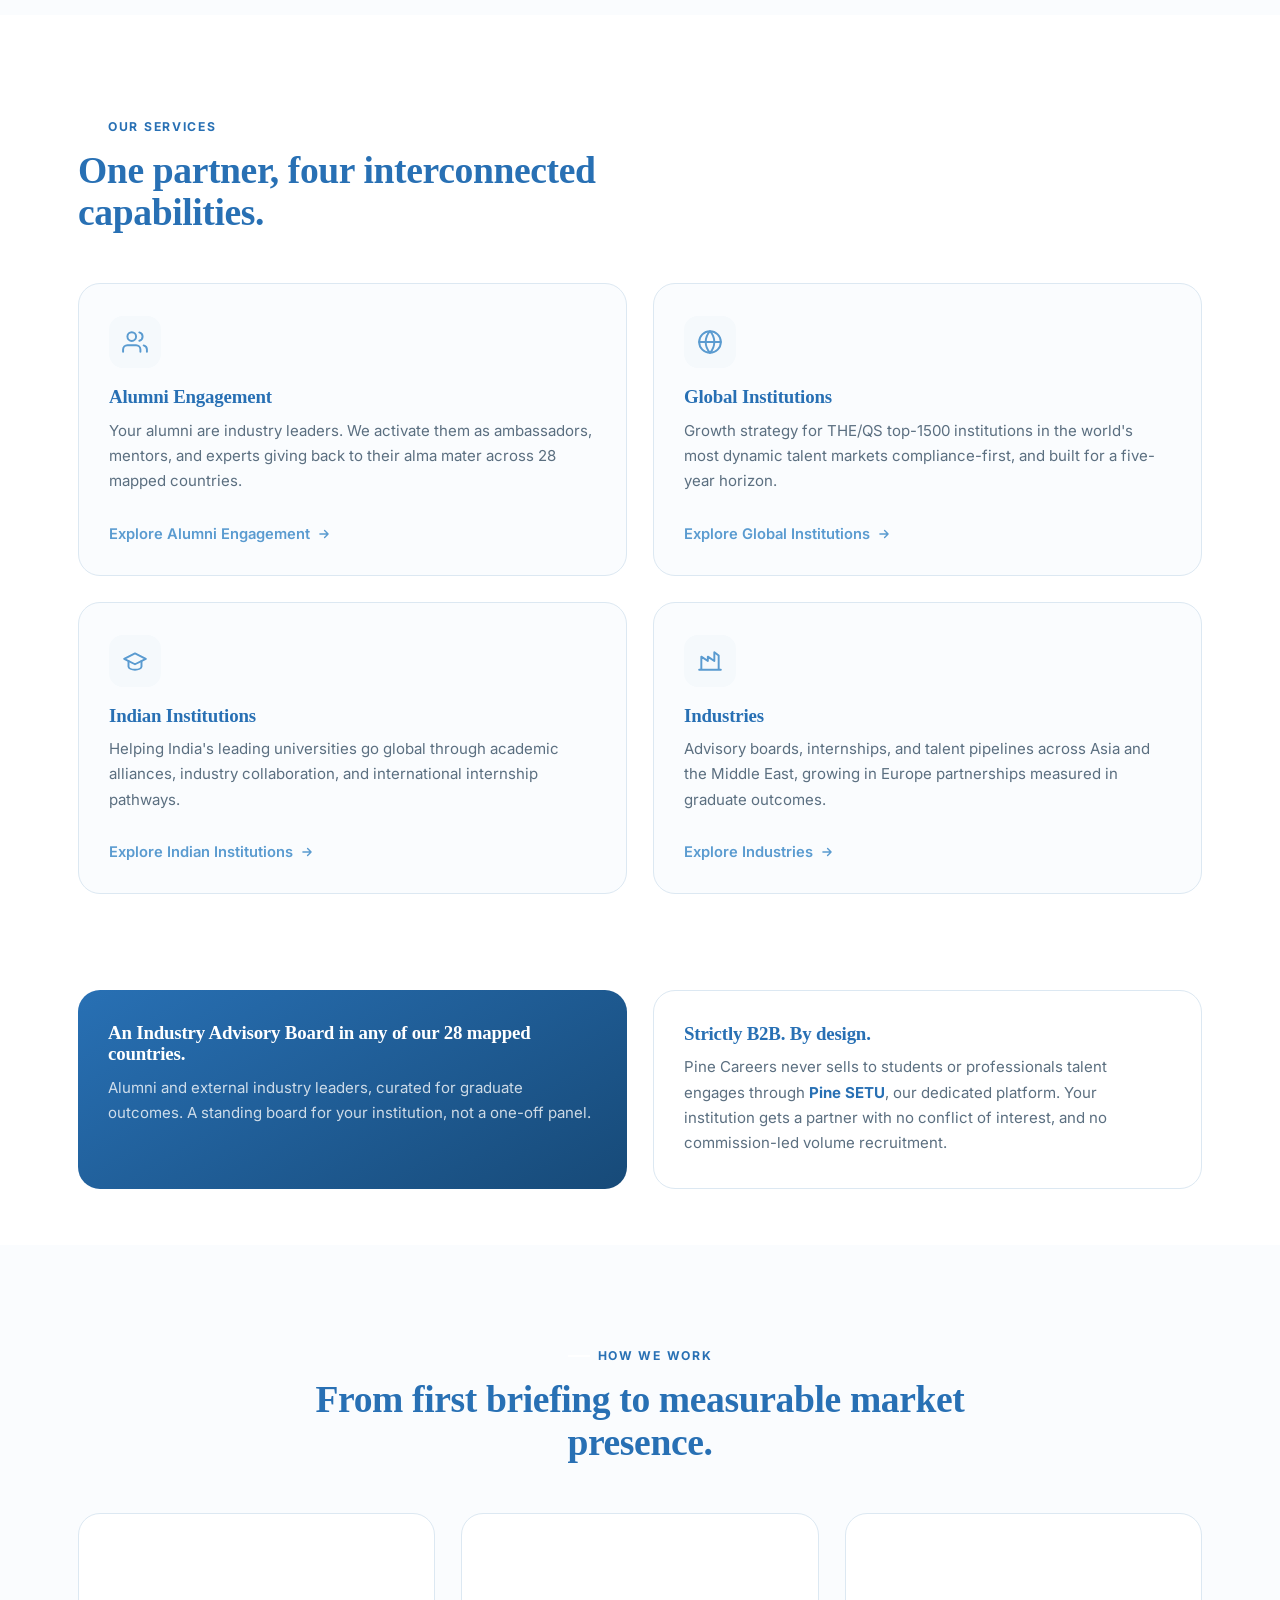
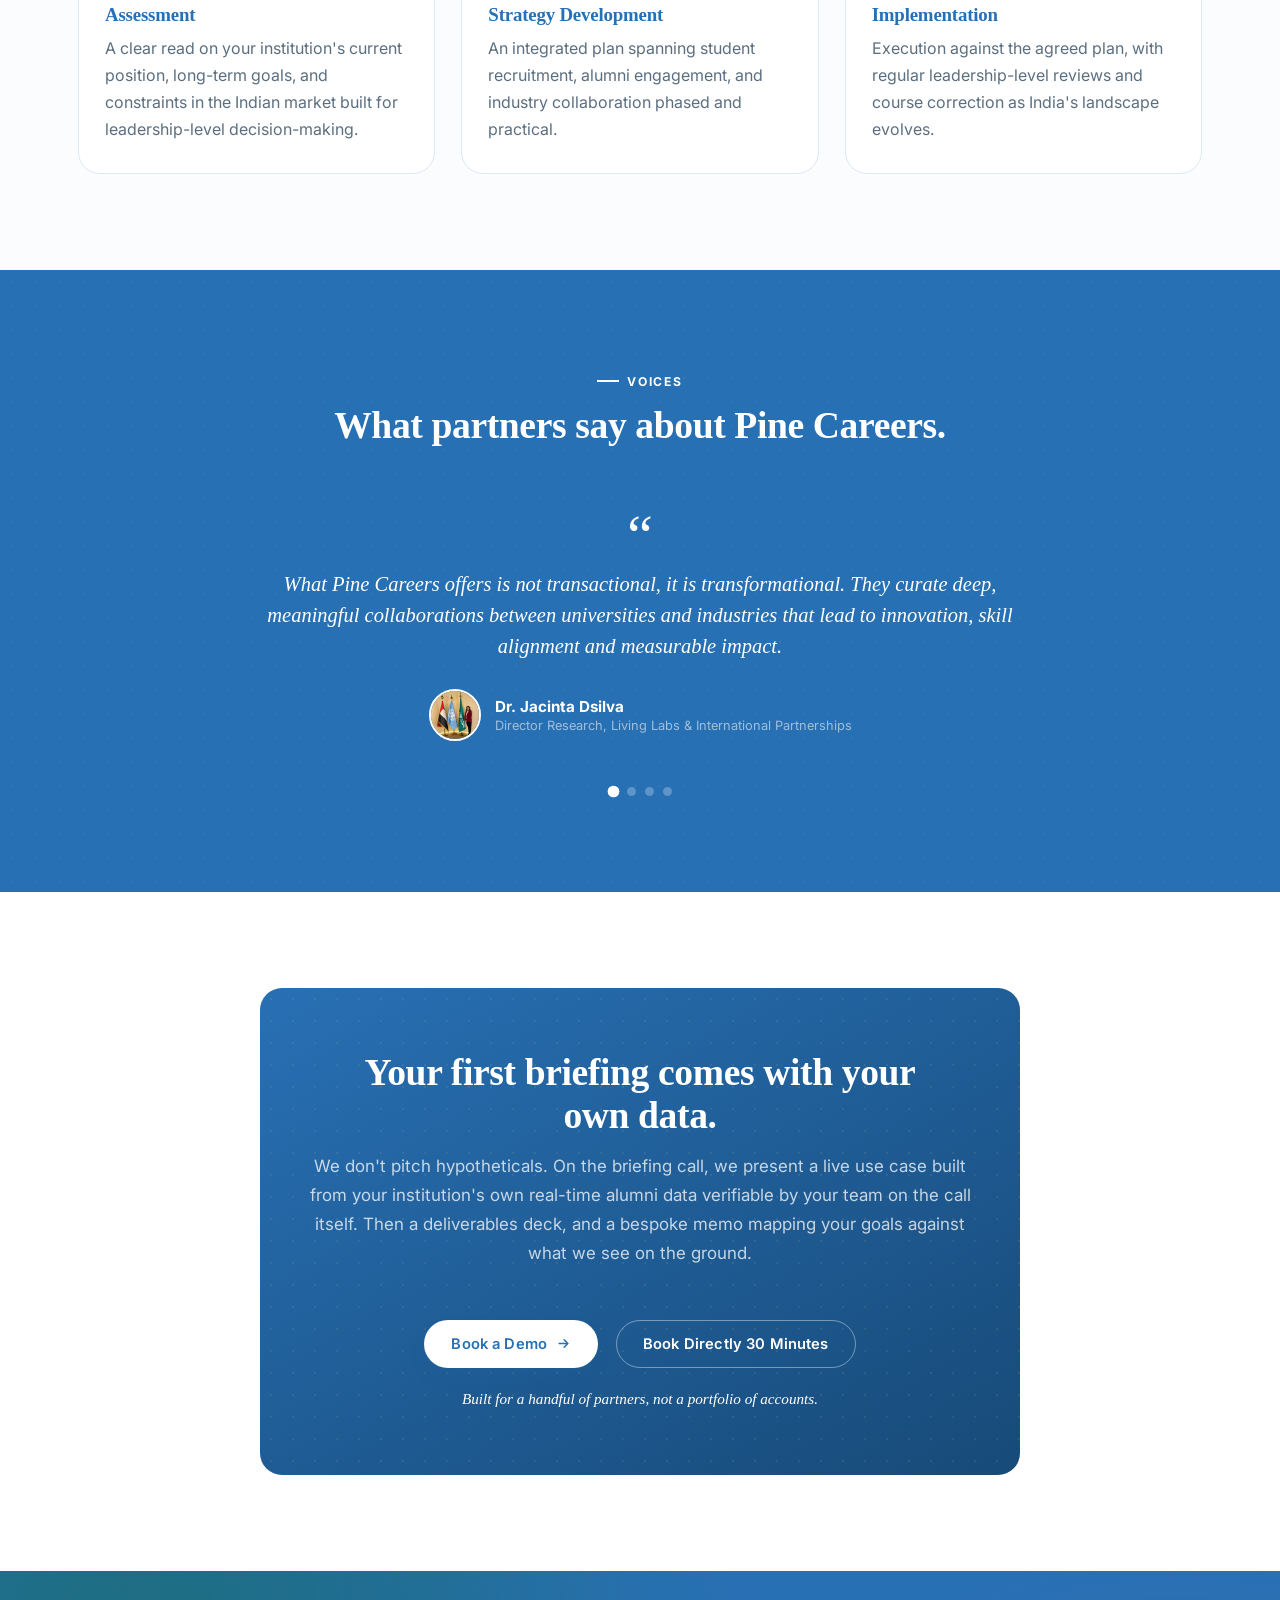
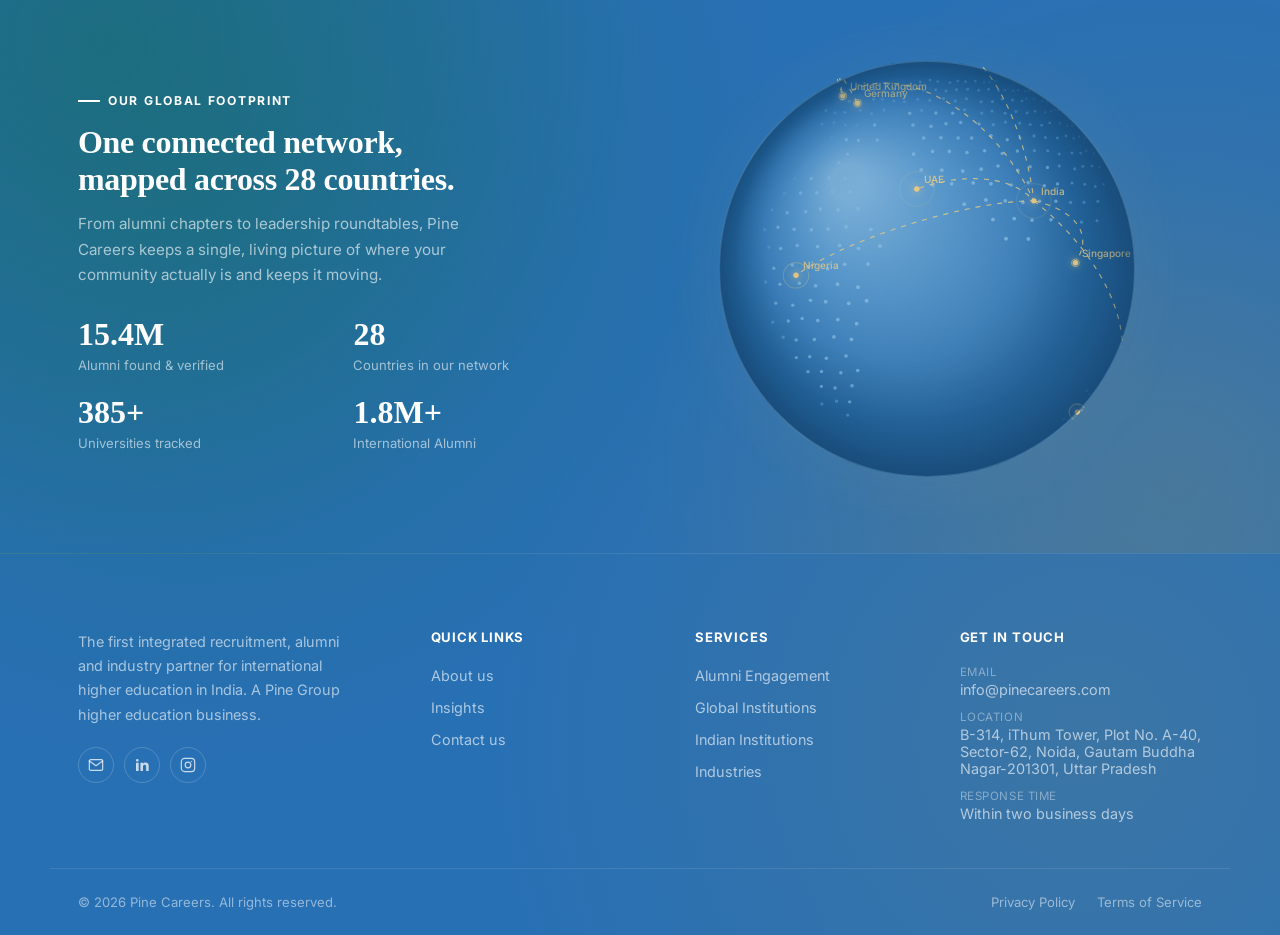
==== commit 2bddbe01: "Update index.html" ====
--- a/index.html
+++ b/index.html
@@ -416,6 +416,7 @@
 </section>
 
 <!-- ============ INSIGHTS ============ -->
+ <!--
 <section class="section alt">
   <div class="container">
     <div class="section-head reveal" style="display:flex; justify-content:space-between; align-items:flex-end; max-width:none; gap:24px; flex-wrap:wrap;">
@@ -455,7 +456,7 @@
       </article>
     </div>
   </div>
-</section>
+</section>   -->
 
 <!-- ============ CTA ============ -->
 <section class="section">
--- a/css/style.css
+++ b/css/style.css
@@ -49,6 +49,9 @@
   --ease: cubic-bezier(.22, .68, .32, 1);
 }
 
+.section-head .eyebrow {
+  color: var(--navy-900);
+}
 
 /* ==========================================================================
    RESET
@@ -366,7 +369,6 @@
   top: 0;
   z-index: 200;
   background: #2870B4;
-  backdrop-filter: blur(10px);
   border-bottom: 1px solid rgba(255, 255, 255, 0.12);
   transition:
     background 0.3s var(--ease),
@@ -651,7 +653,7 @@
 }
 
 .text-link:hover {
-  color: var(--gold-600);
+  color: var(--navy-900);
 }
 
 .text-link:hover svg {
@@ -1162,7 +1164,7 @@
 }
 
 .breadcrumb a:hover {
-  color: var(--gold-300);
+  color: var(--pine-600);
 }
 
 .breadcrumb span:not(:last-child) {
@@ -2021,7 +2023,7 @@
 }
 
 .contact-item a:hover {
-  color: var(--gold-600);
+  color: var(--navy-900);
 }
 
 .form-card {
@@ -2106,6 +2108,28 @@
   display: block;
 }
 
+.form-error {
+  display: none;
+  margin-top: 16px;
+  padding: 14px 16px;
+  border-radius: var(--radius-sm);
+  background: #FBEDEC;
+  border: 1px solid #F1C9C6;
+  color: #8A2E28;
+  font-size: 0.87rem;
+  font-weight: 500;
+  text-align: center;
+}
+
+.form-error a {
+  color: #8A2E28;
+  text-decoration: underline;
+}
+
+.form-error.visible {
+  display: block;
+}
+
 
 /* ==========================================================================
    LEGAL PAGES
@@ -2142,7 +2166,7 @@
 }
 
 .legal-content a:hover {
-  color: var(--gold-600);
+  color: var(--navy-900);
 }
 
 
@@ -2258,7 +2282,7 @@
 }
 
 .footer-col a:hover {
-  color: var(--gold-300);
+  color: var(--pine-600);
 }
 
 .footer-col.contact li {
@@ -2306,7 +2330,7 @@
 }
 
 .footer-legal a:hover {
-  color: var(--gold-300);
+  color: var(--pine-600);
 }
 
 
@@ -2764,6 +2788,11 @@
     border-radius: 0;
   }
 
+  .nav-item.has-dropdown:hover .nav-dropdown,
+  .nav-item.dropdown-open .nav-dropdown {
+    transform: none;
+  }
+
   .nav-dropdown {
     position: static;
 
@@ -2775,10 +2804,15 @@
     box-shadow: none;
 
     border: 0;
+    border-radius: 0;
 
     background: rgba(255, 255, 255, 0.04);
 
     display: none;
+
+    width: 100%;
+    min-width: 0;
+    max-width: 100%;
 
     margin-top: 2px;
   }
@@ -2790,14 +2824,17 @@
 
   .nav-dropdown a {
     color: #fff;
+    align-items: flex-start;
+    text-align: left;
   }
 
   .nav-dropdown a:hover {
     background: rgba(255, 255, 255, 0.06);
-    color: var(--gold-300);
+    color: var(--pine-600);
   }
 
   .nav-dropdown a span {
+    text-align: left;
     color: rgba(255, 255, 255, 0.55);
   }
 
@@ -2851,6 +2888,10 @@
     height: 70px;
   }
 
+  .nav-links {
+    inset: 70px 0 0 0;
+  }
+
   .section {
     padding: 58px 0;
   }
@@ -2961,4 +3002,4 @@
     width: 52px;
     height: 52px;
   }
-}
+}
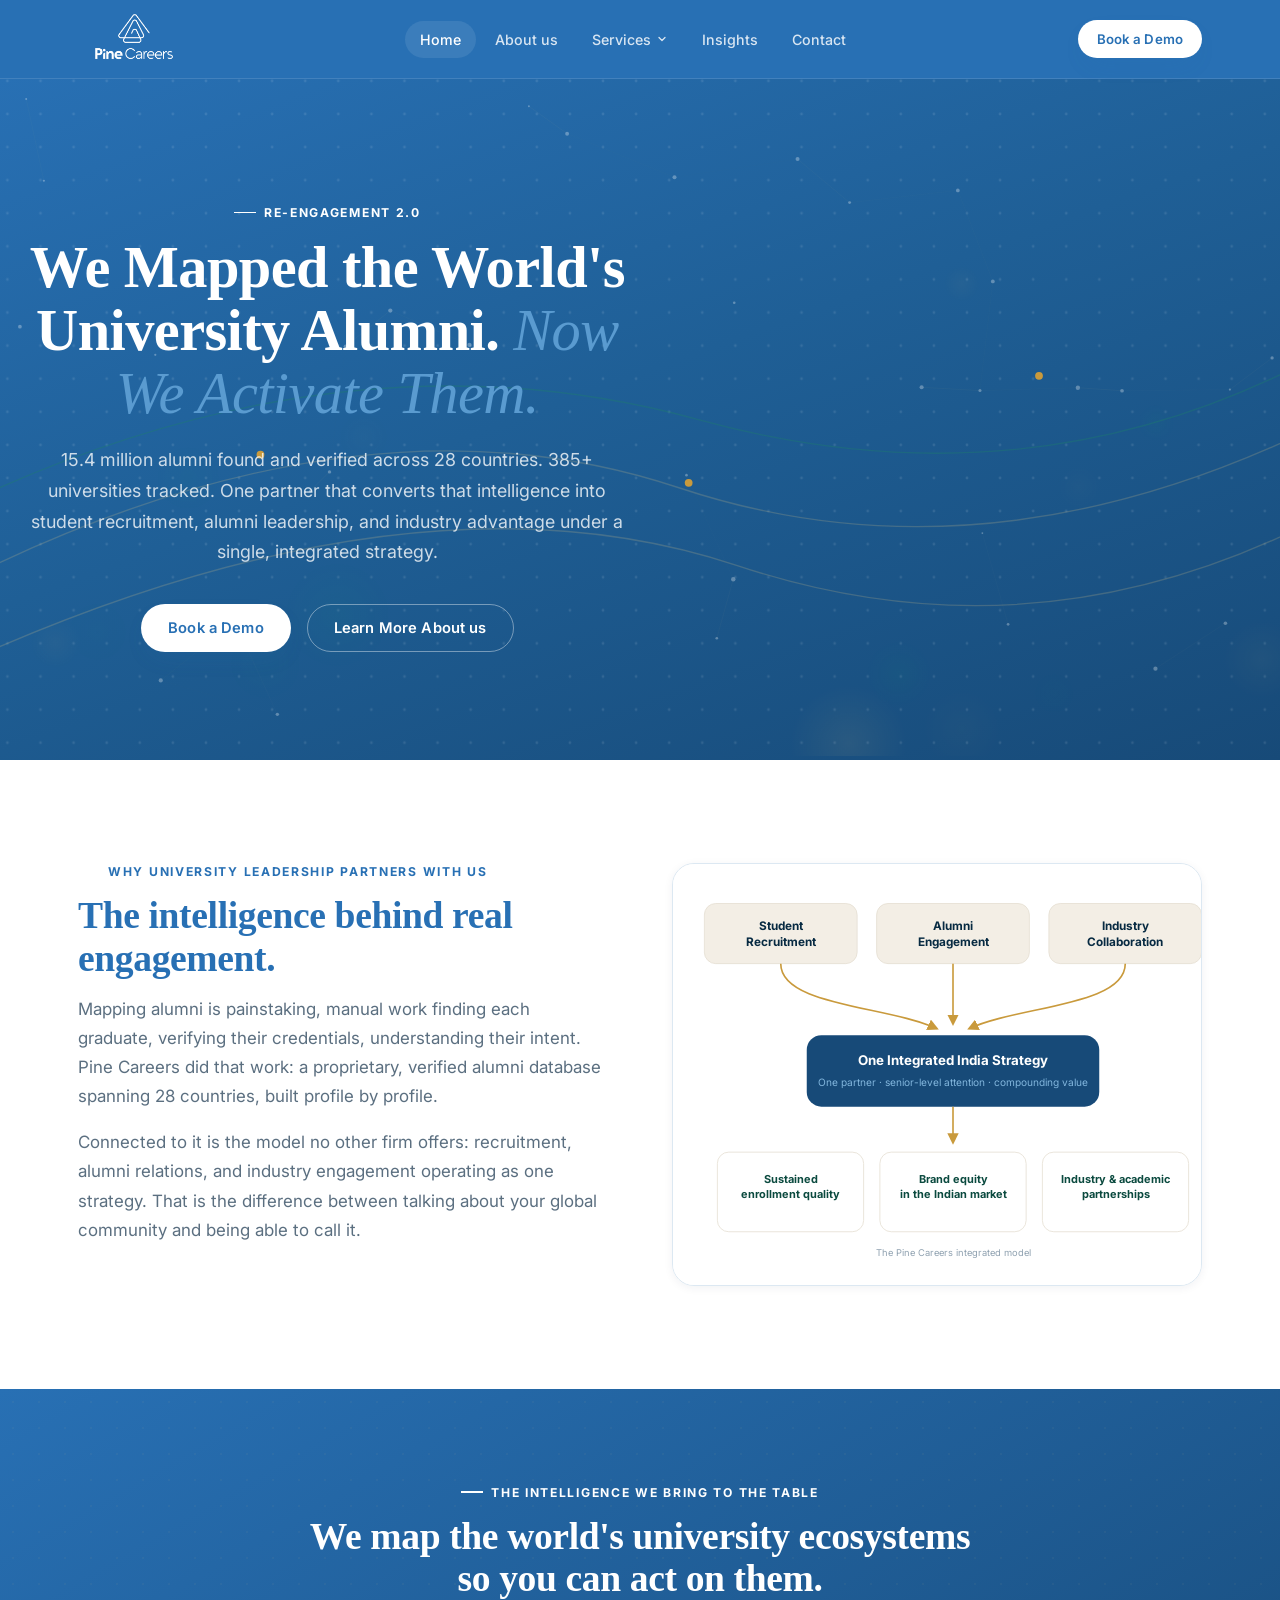
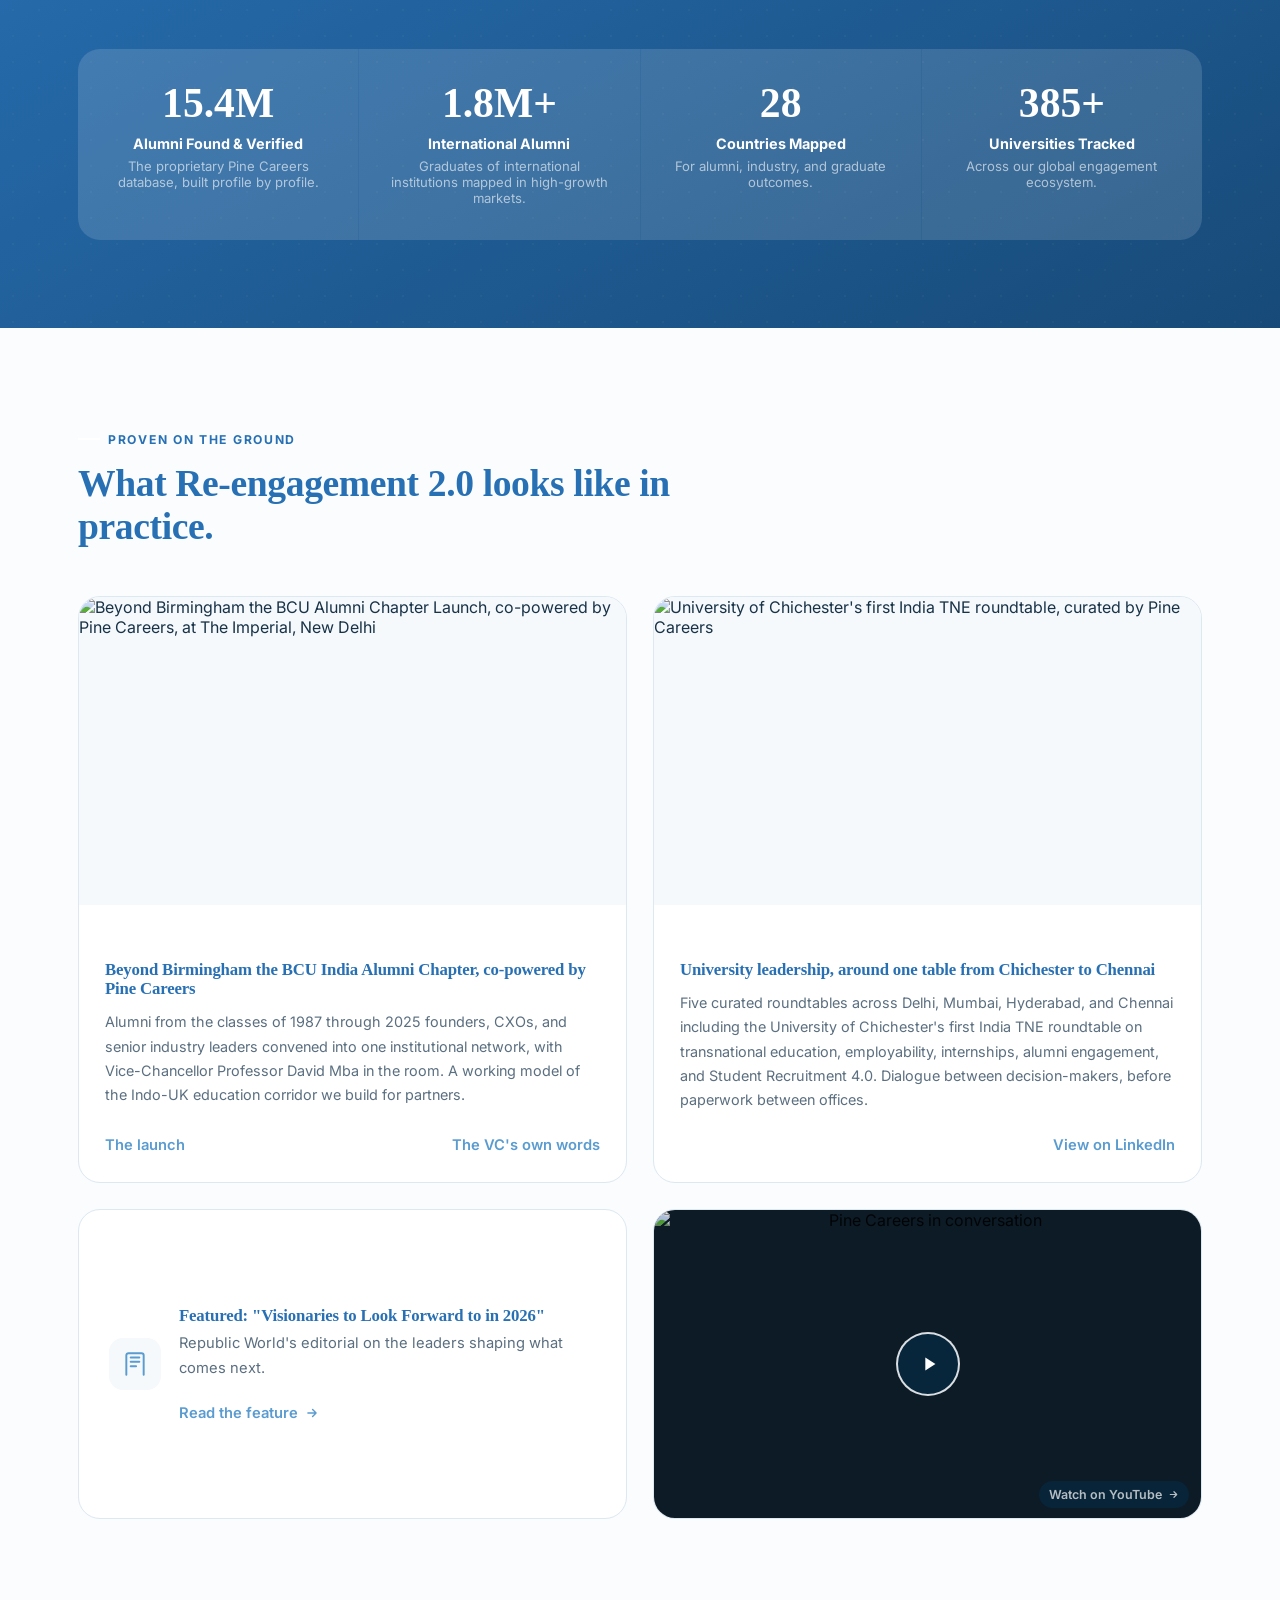
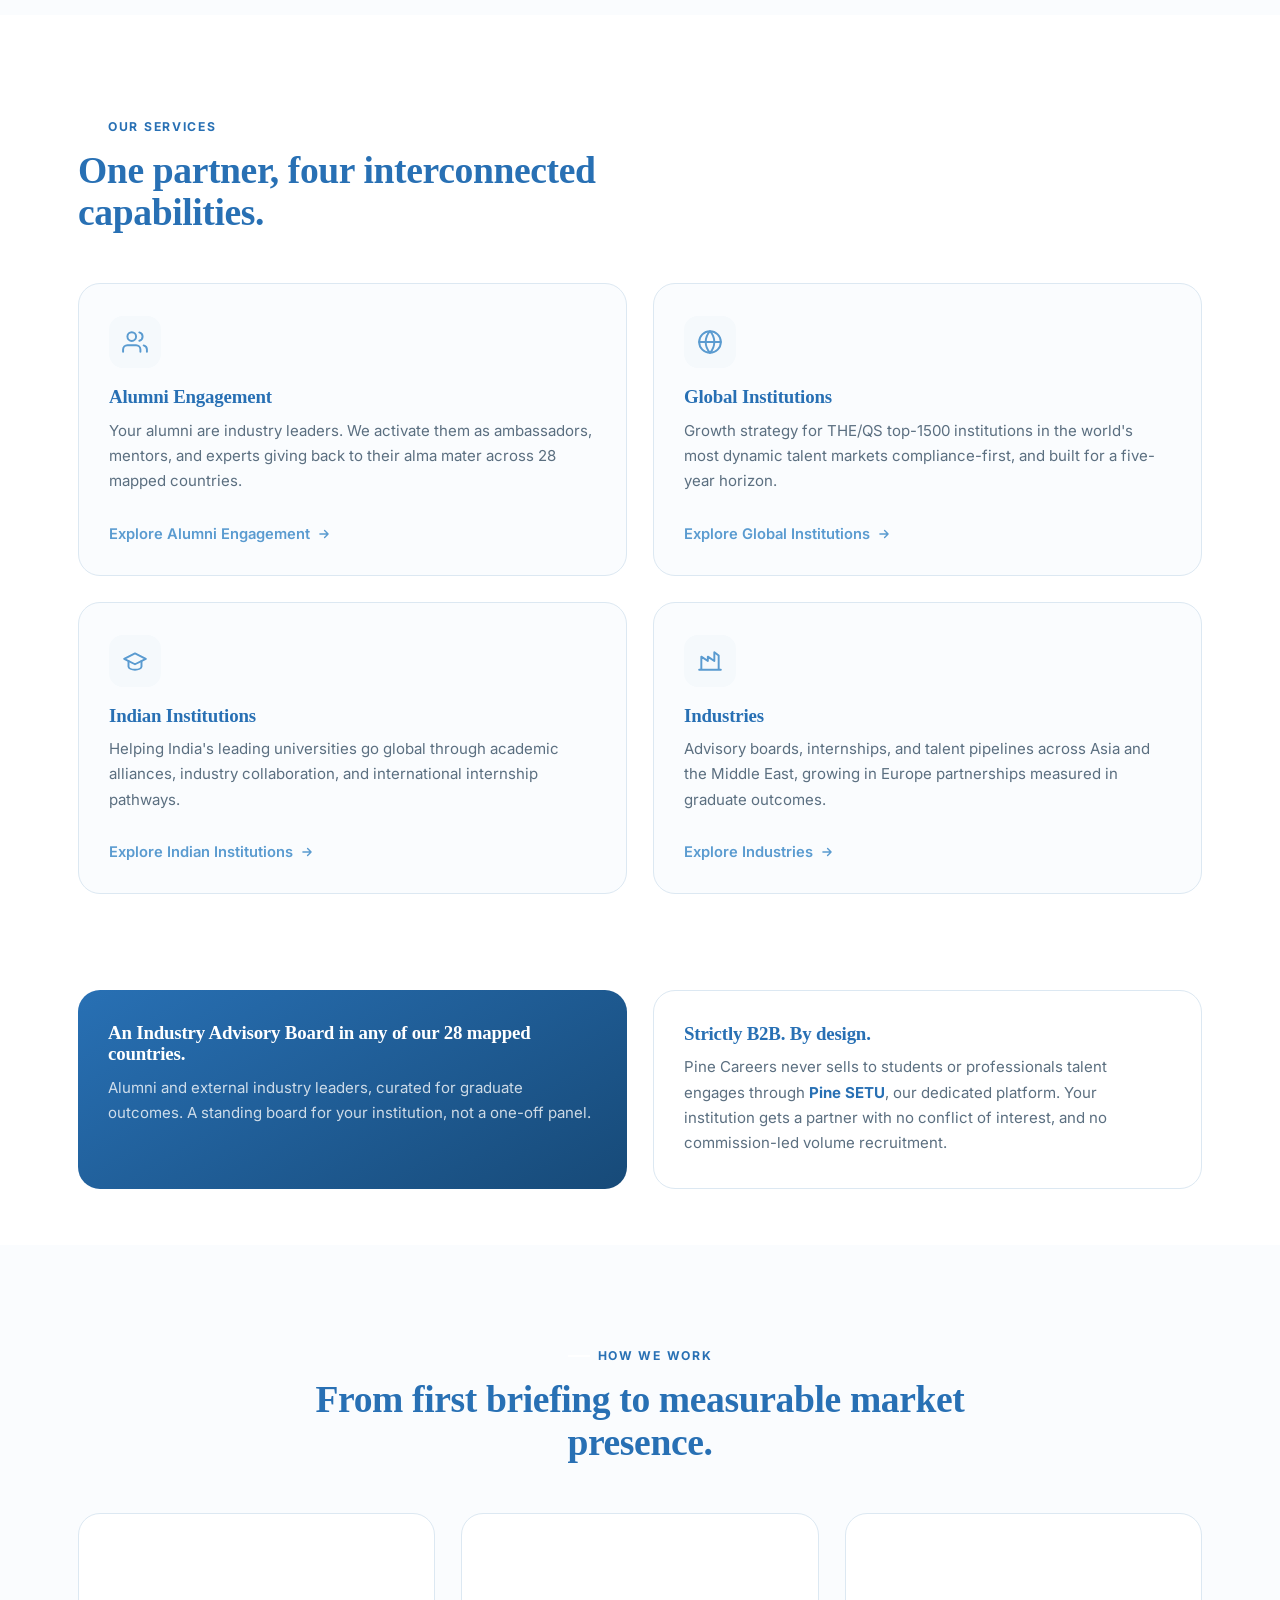
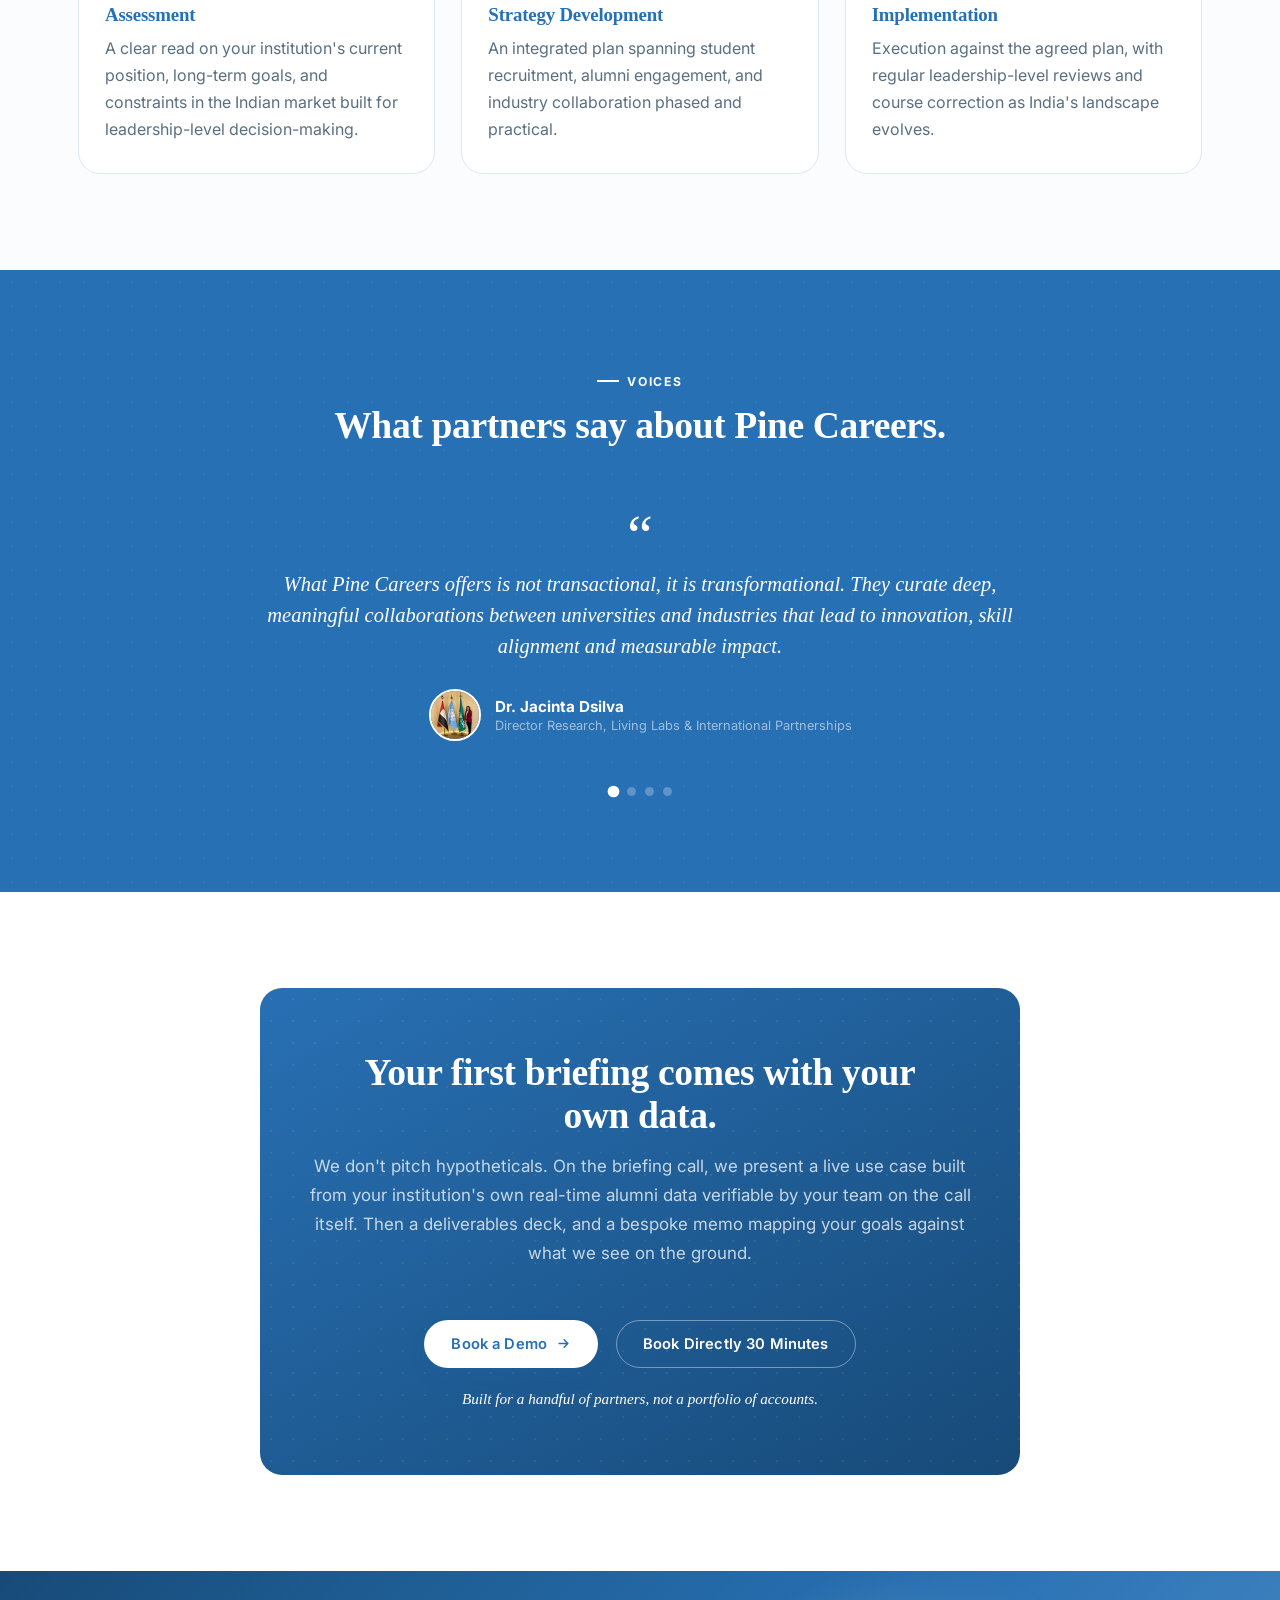
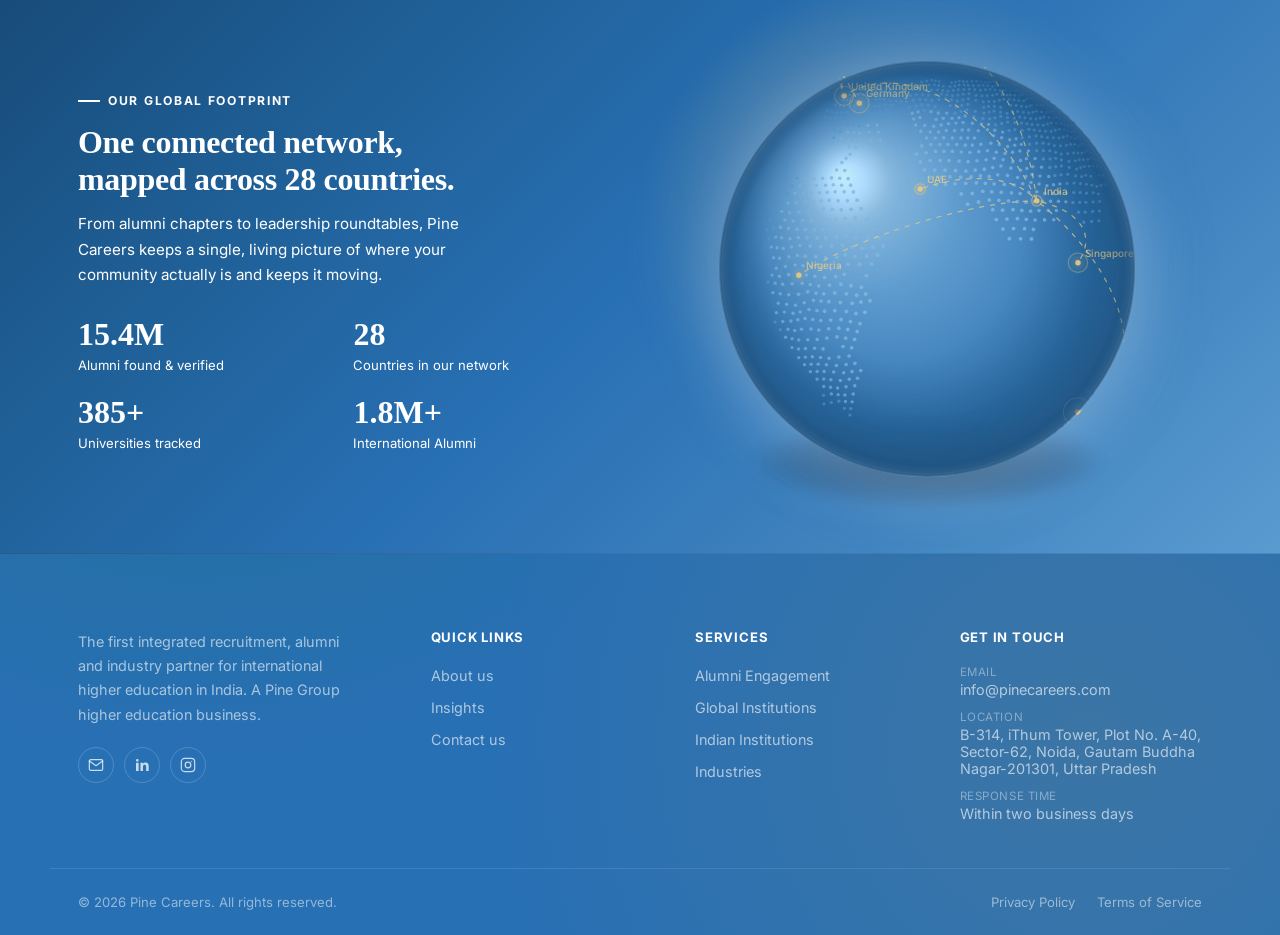
==== commit 8da17a7b: "Update index.html" ====
--- a/index.html
+++ b/index.html
@@ -258,7 +258,7 @@
           <span class="badge-date">Leadership Roundtables &middot; 5 Convened</span>
           <h3>University leadership, around one table from Chichester to Chennai</h3>
           <p>Five curated roundtables across Delhi, Mumbai, Hyderabad, and Chennai including the University of Chichester's first India TNE roundtable on transnational education, employability, internships, alumni engagement, and Student Recruitment 4.0. Dialogue between decision-makers, before paperwork between offices.</p>
-          <div class="insight-foot"><span>Ongoing platform</span><a class="text-link" href="https://www.linkedin.com/feed/update/urn:li:activity:7426282215493455872/" target="_blank" rel="noopener">View on LinkedIn</a></div>
+          <div class="insight-foot"><span><!--Ongoing platform--></span><a class="text-link" href="https://www.linkedin.com/feed/update/urn:li:activity:7426282215493455872/" target="_blank" rel="noopener">View on LinkedIn</a></div>
         </div>
       </article>
     </div>
--- a/css/style.css
+++ b/css/style.css
@@ -2365,20 +2365,48 @@
   overflow: visible;
 }
 
+/* Soft ambient halo sitting behind the globe  a two-tone
+   gold + blue bloom for a more premium, "lit from within" feel. */
 .globe-wrap::before {
   content: "";
   position: absolute;
-  inset: -14%;
+  inset: -18%;
   border-radius: 50%;
   background:
     radial-gradient(
+      circle at 36% 32%,
+      rgba(228, 200, 131, 0.20),
+      transparent 46%
+    ),
+    radial-gradient(
       circle,
-      rgba(228, 200, 131, 0.16),
-      transparent 68%
+      rgba(90, 155, 208, 0.24),
+      transparent 70%
     );
+  filter: blur(14px);
+  pointer-events: none;
+  animation: globeGlowPulse 6s ease-in-out infinite;
+}
+
+/* Grounded shadow beneath the globe so it reads as a floating,
+   three-dimensional object rather than a flat disc. */
+.globe-wrap::after {
+  content: "";
+  position: absolute;
+  left: 8%;
+  right: 8%;
+  bottom: -7%;
+  height: 22%;
+  border-radius: 50%;
+  background: radial-gradient(
+    ellipse at center,
+    rgba(6, 20, 38, 0.5),
+    rgba(6, 20, 38, 0.18) 55%,
+    transparent 72%
+  );
   filter: blur(6px);
   pointer-events: none;
-  animation: globeGlowPulse 6s ease-in-out infinite;
+  z-index: 0;
 }
 
 @keyframes globeGlowPulse {
@@ -2402,6 +2430,11 @@
   height: 100%;
   display: block;
   border-radius: 50%;
+  /* A soft white outside shadow/glow so the sphere lifts off
+     the dark footer background. */
+  filter:
+    drop-shadow(0 0 34px rgba(255, 255, 255, 0.22))
+    drop-shadow(0 14px 30px rgba(255, 255, 255, 0.12));
 }
 
 @media (prefers-reduced-motion: reduce) {
@@ -2578,6 +2611,12 @@
 
 .map-teaser-map .globe-wrap {
   width: 190px;
+}
+
+.map-teaser-map .globe-canvas {
+  filter:
+    drop-shadow(0 0 18px rgba(255, 255, 255, 0.20))
+    drop-shadow(0 8px 16px rgba(255, 255, 255, 0.10));
 }
 
 
